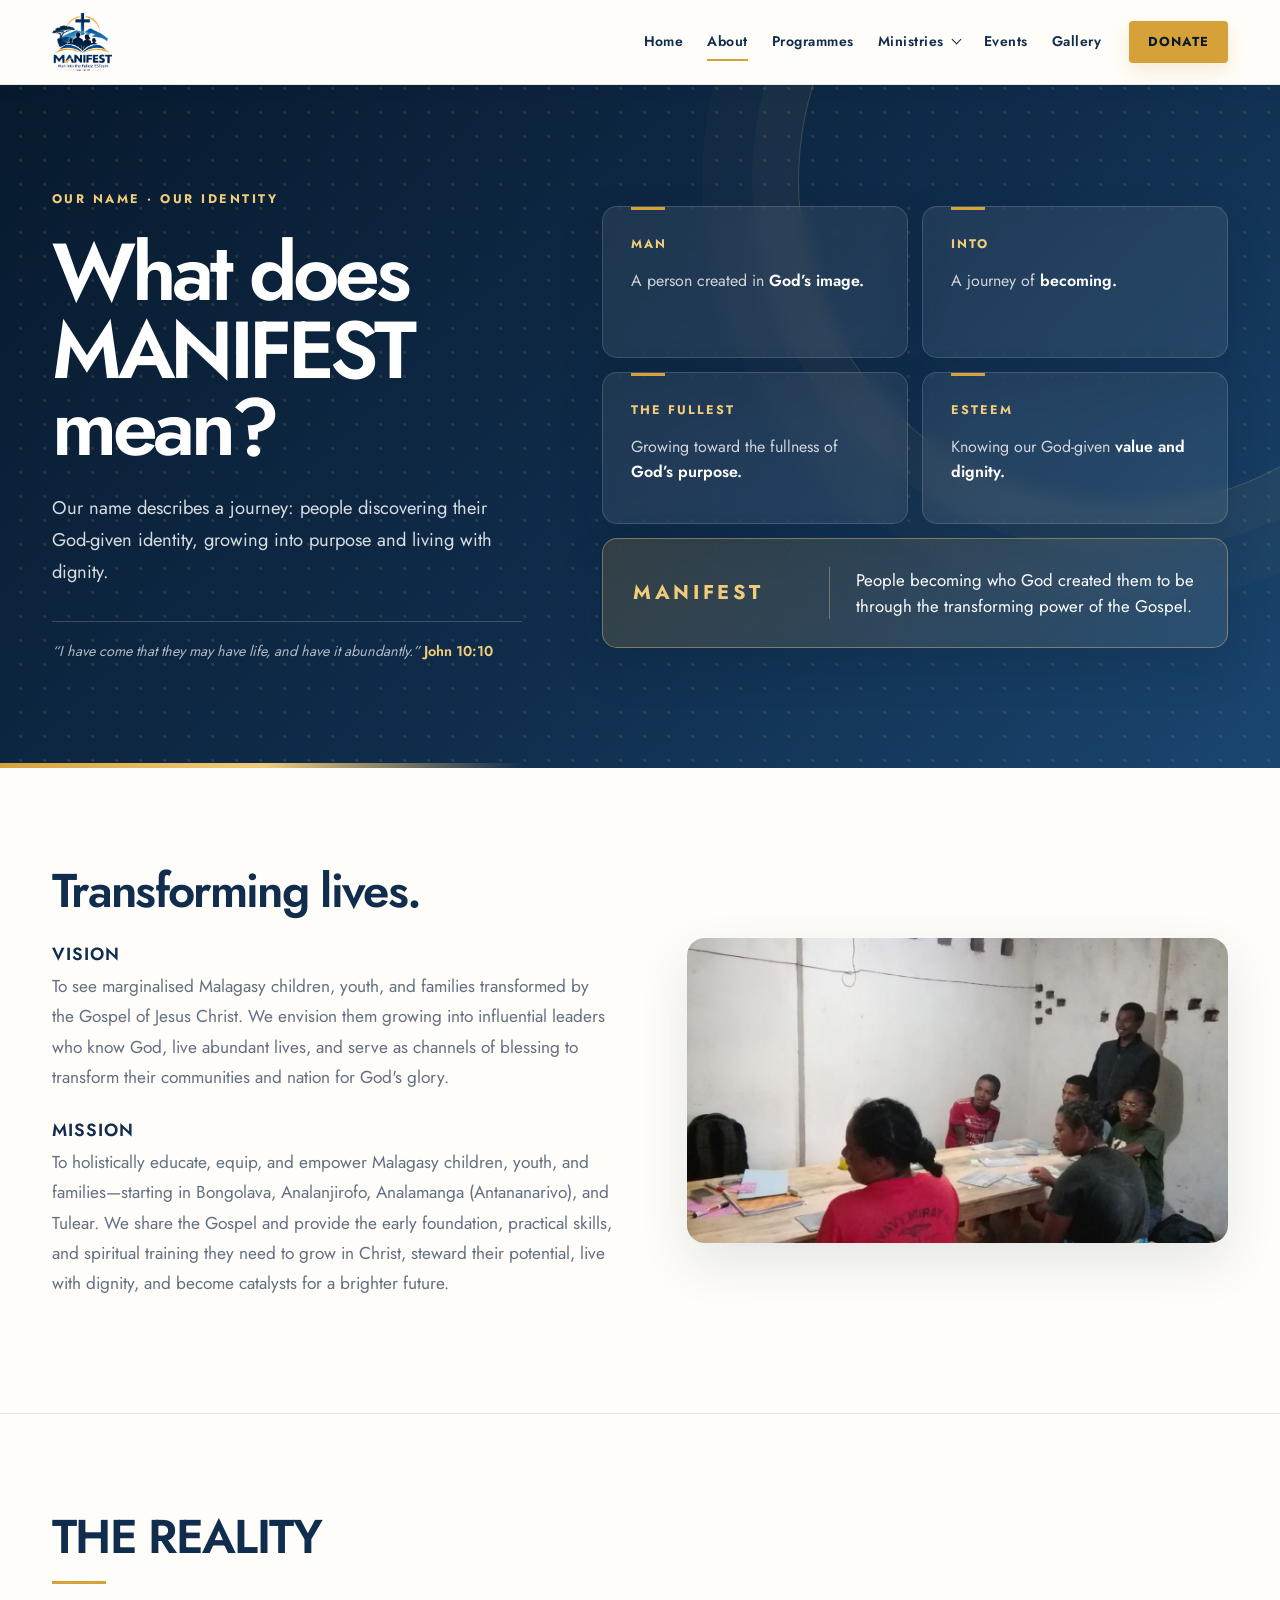
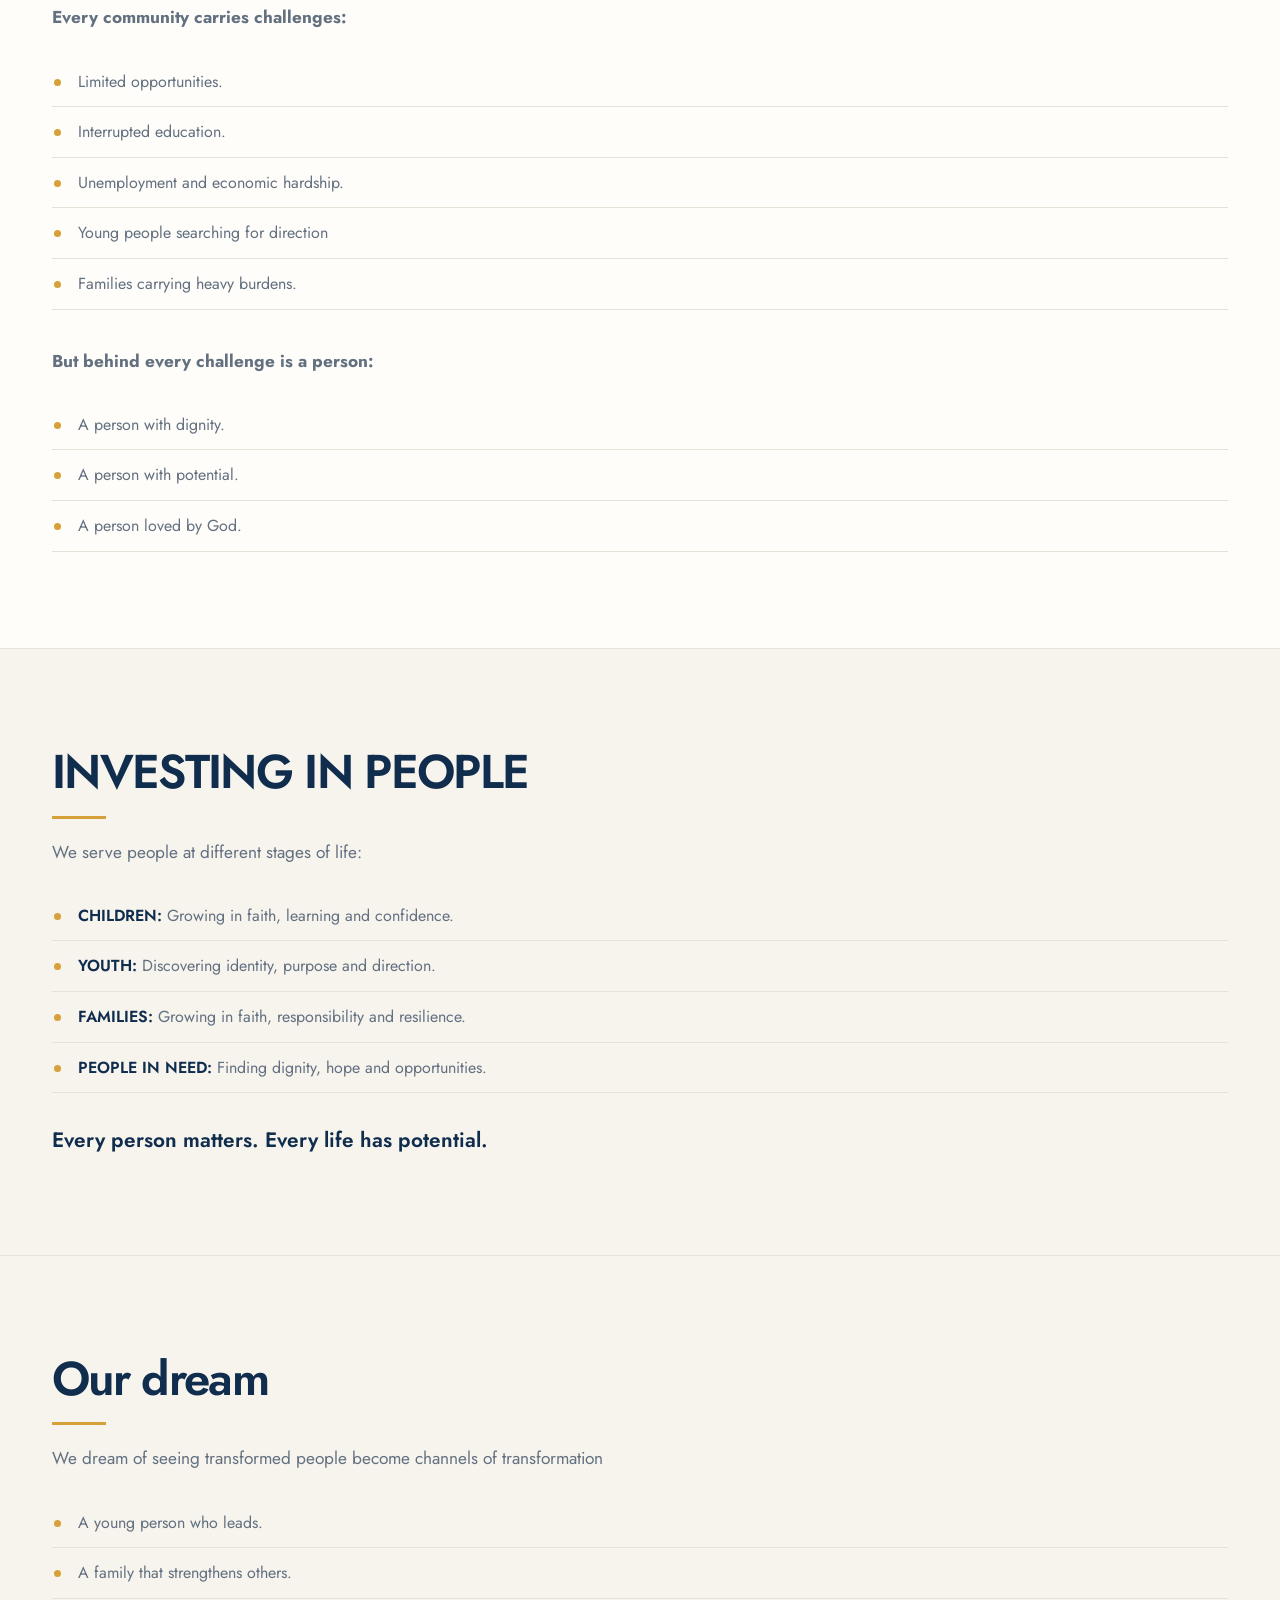
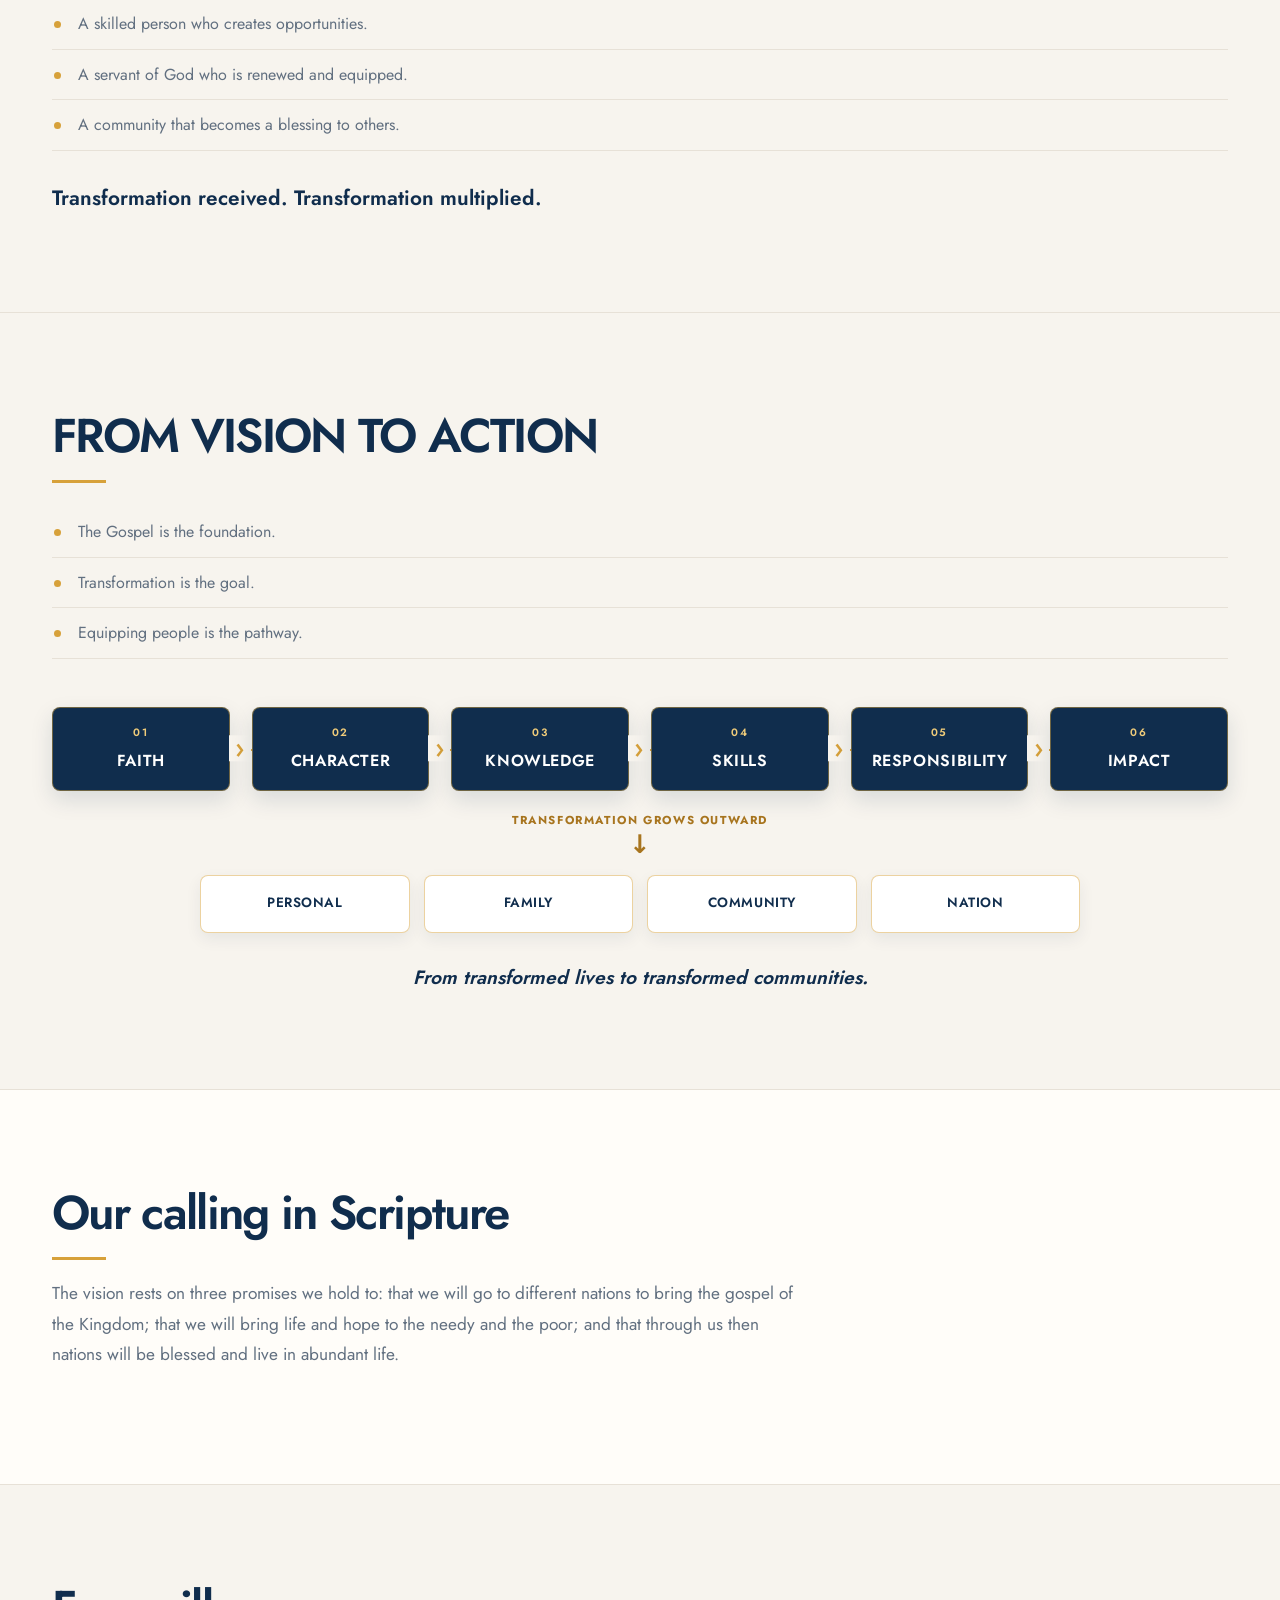
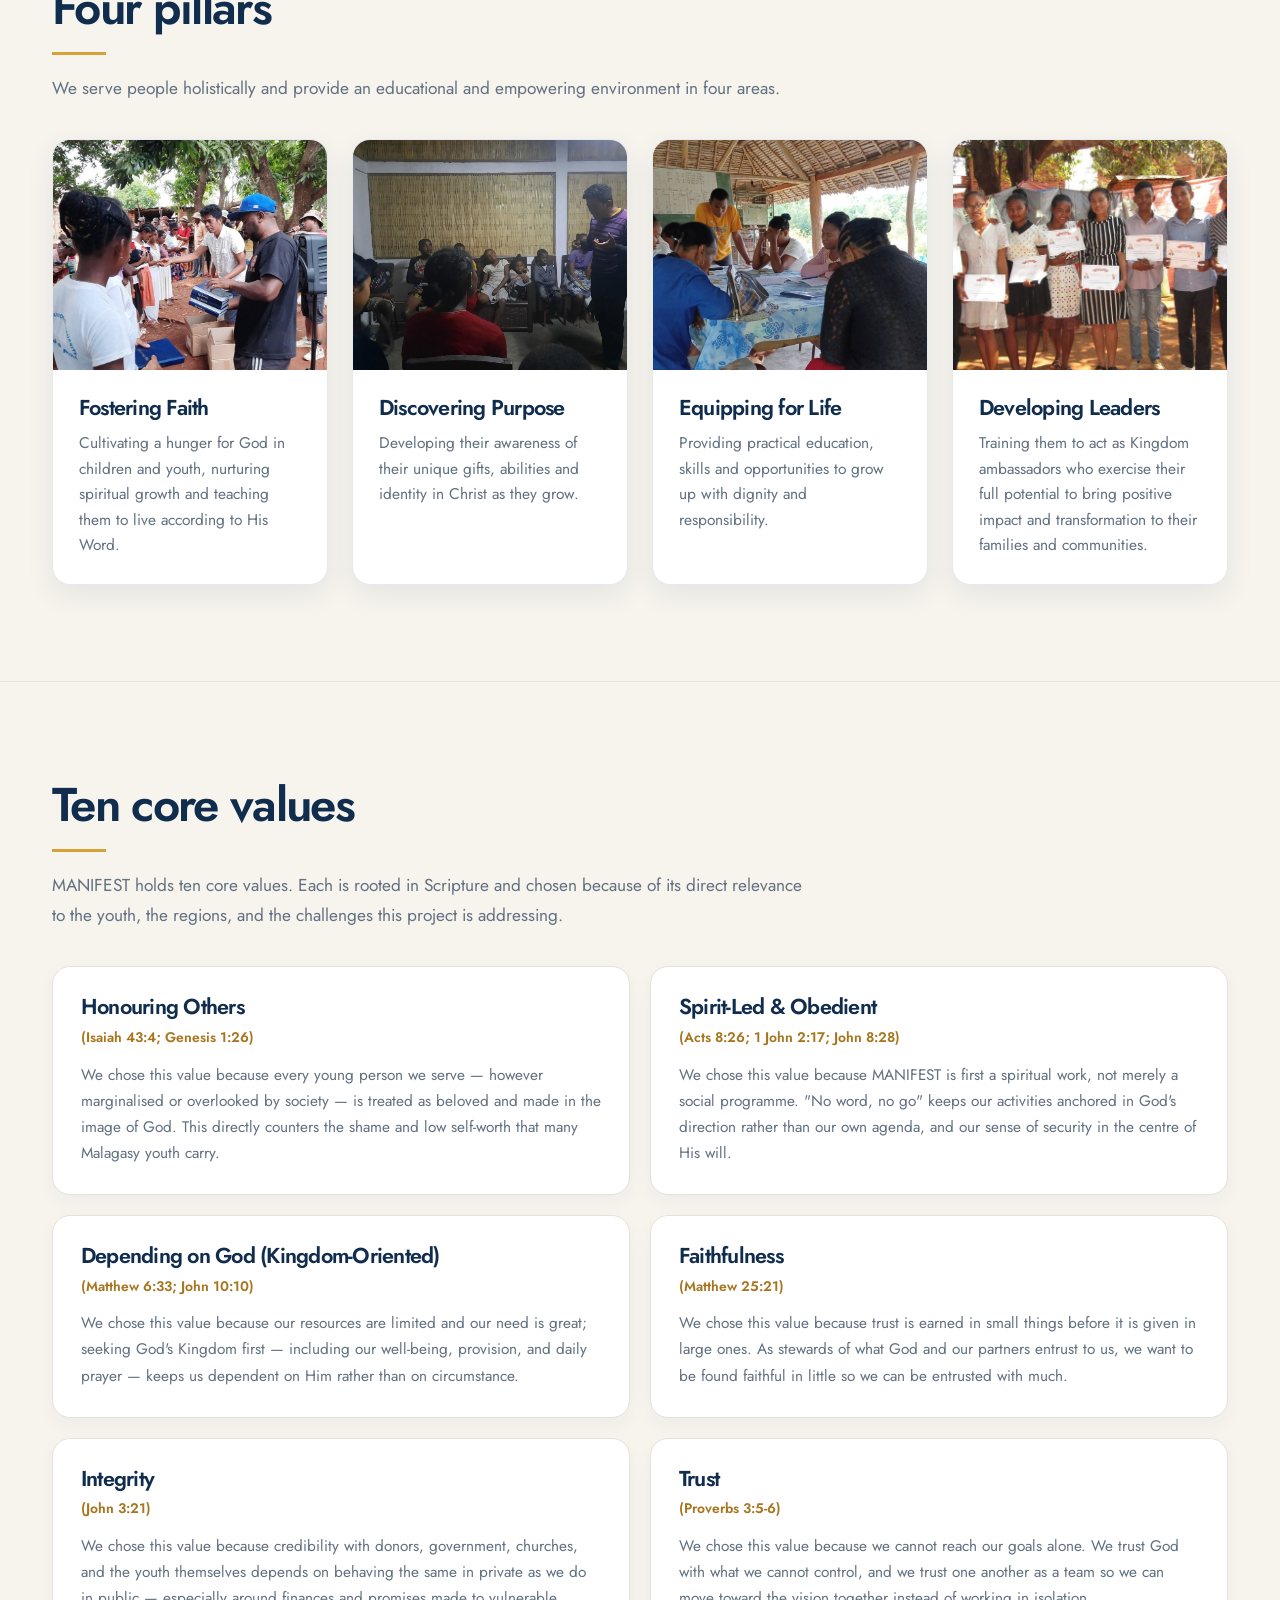
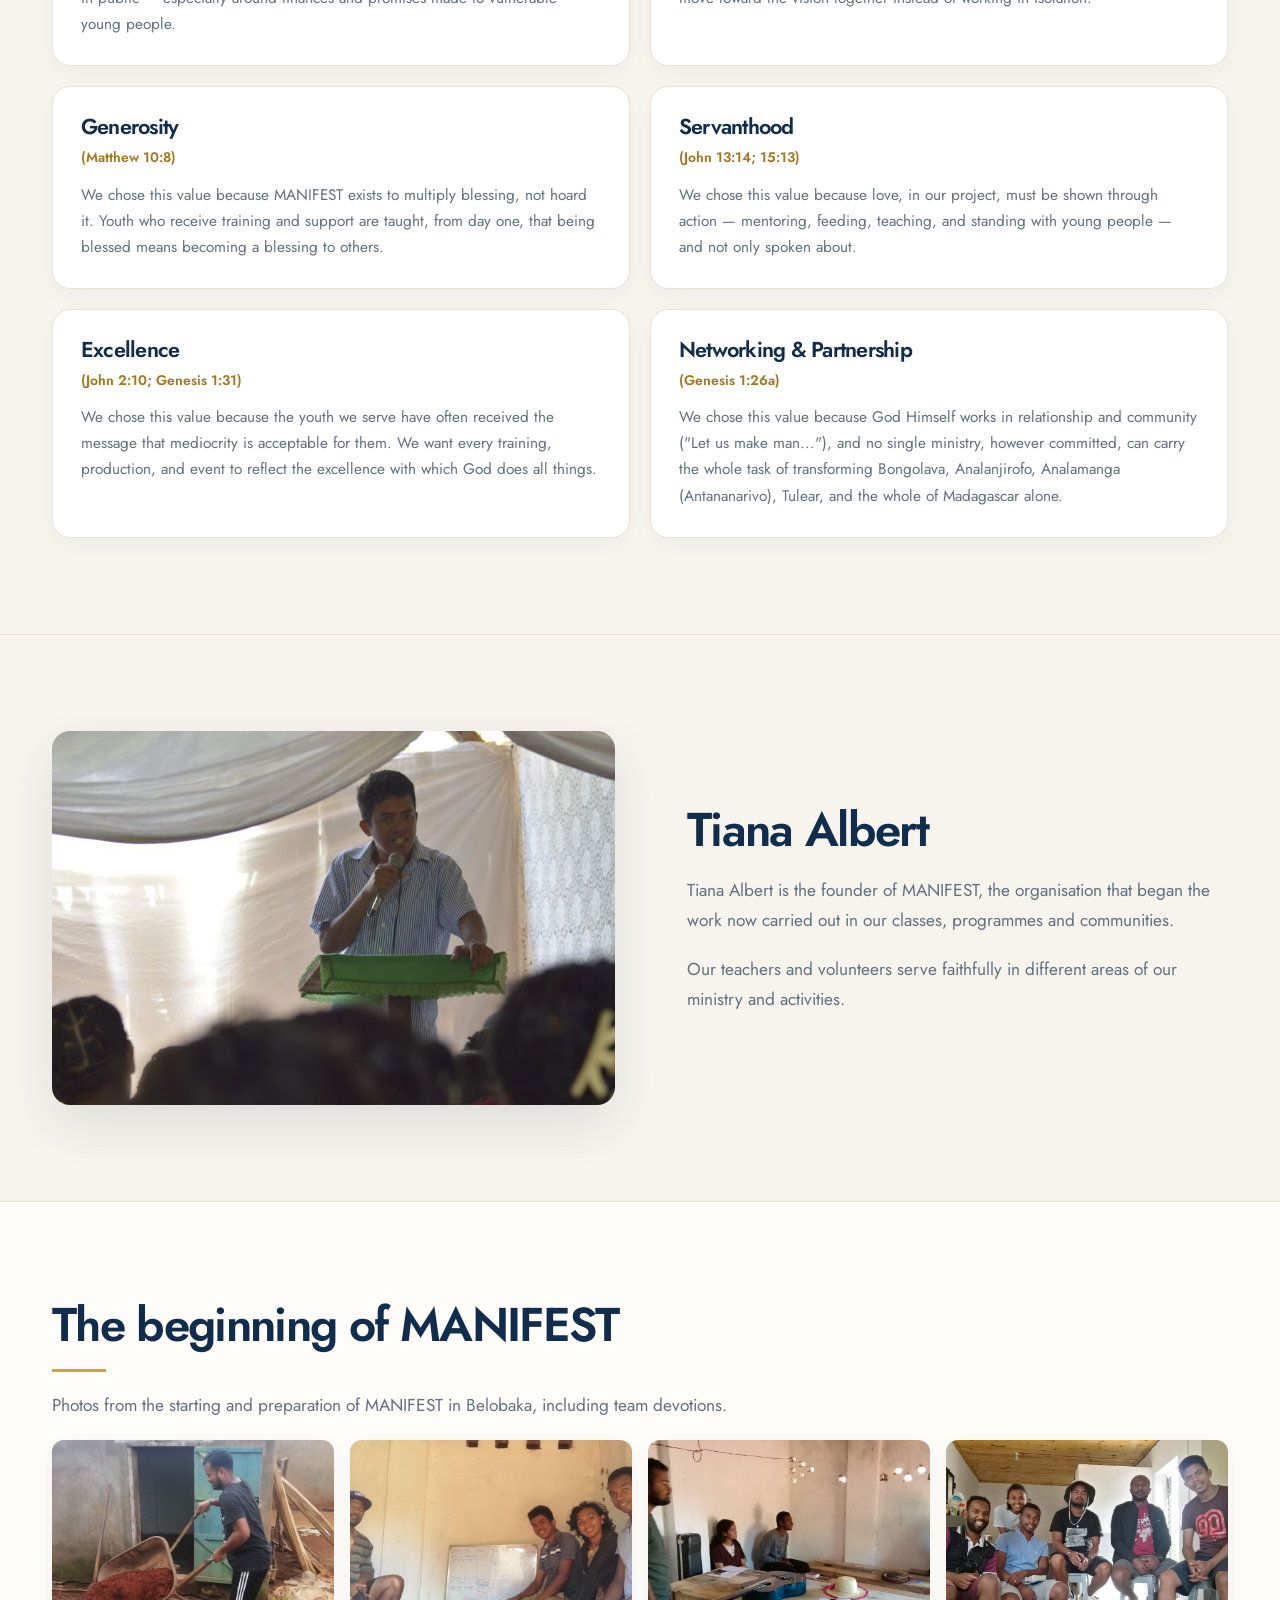
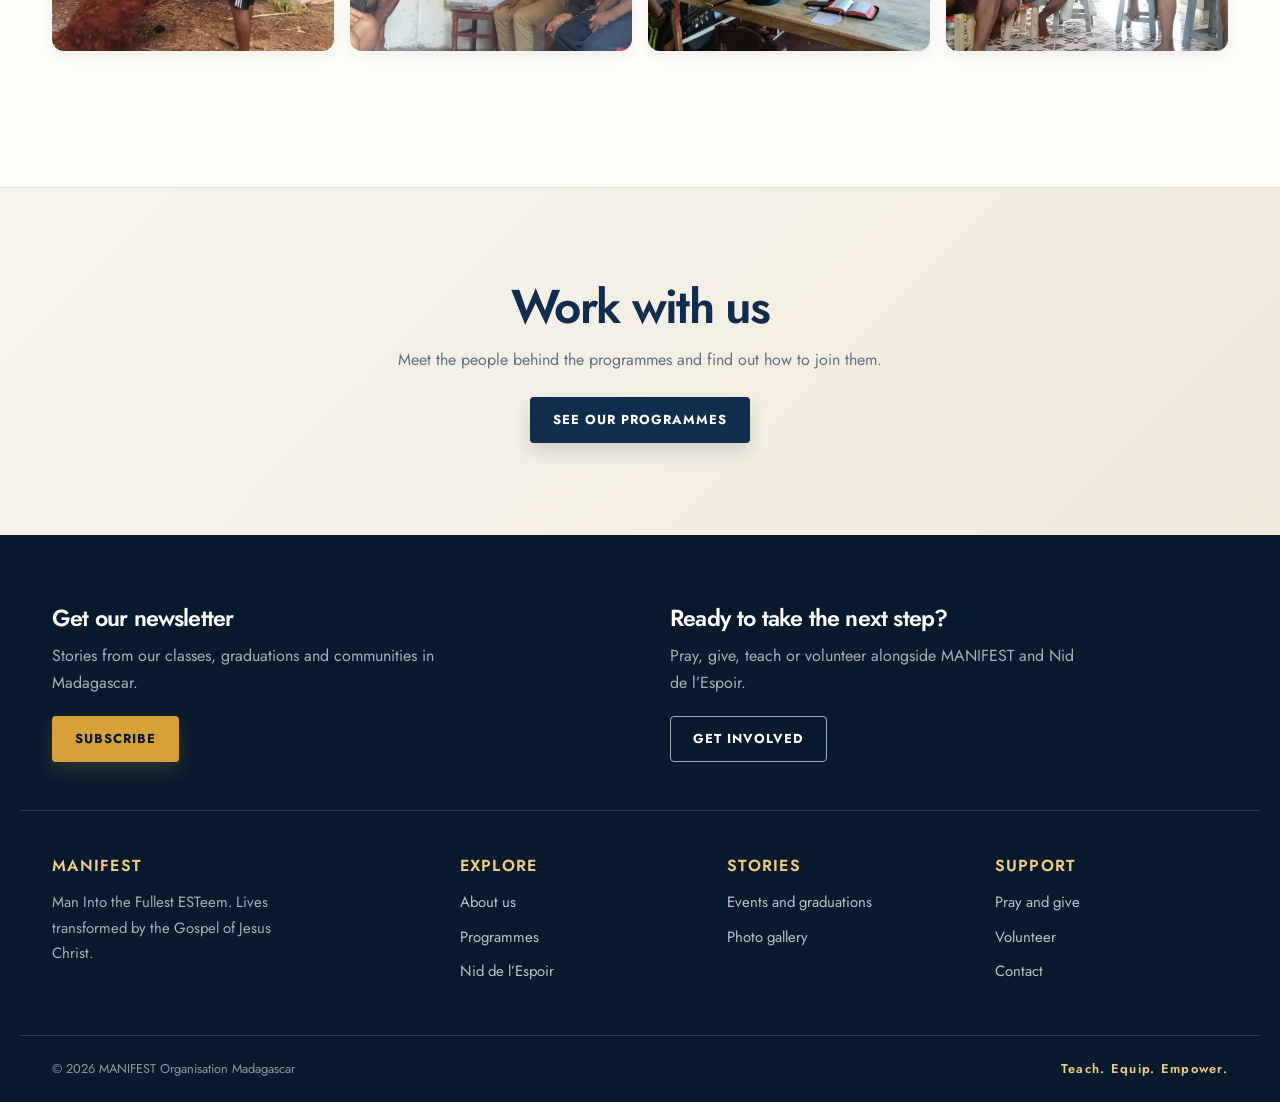
==== about.html @ d6598f66 "List all four MANIFEST locations consistently Co-authored-by: arena-agent <297053741+arena-agent@use" ====
<!doctype html>
<html lang="en">
<head>
  <meta charset="utf-8">
  <meta name="viewport" content="width=device-width,initial-scale=1">
  <title>About us · MANIFEST Organisation Madagascar</title>
  <meta name="description" content="About MANIFEST Organisation Madagascar: our vision, our four pillars, our founder and the beginning of our work.">
  <link rel="stylesheet" href="assets/css/style.css">
</head>
<body>

<header class="site-header">
  <div class="wrap nav-row">
    <a class="brand" href="index.html"><img src="assets/img/logo.png" alt="MANIFEST Organisation Madagascar"></a>
    <input type="checkbox" id="nav-toggle" class="nav-toggle" aria-label="Open menu">
    <label for="nav-toggle" class="burger" aria-hidden="true"><span></span></label>
    <nav class="main-nav"><a href="index.html">Home</a><a href="about.html" class="active">About</a><a href="programmes.html">Programmes</a><div class="nav-group"><button type="button" class="nav-parent" aria-haspopup="true">Ministries <span class="chev" aria-hidden="true"></span></button><div class="nav-sub"><div class="nav-box"><a href="index.html#loc-mahambo">MANIFEST Mahambo</a><a href="index.html#loc-antananarivo">MANIFEST Antananarivo</a><a href="index.html#loc-belobaka">MANIFEST Belobaka</a><a href="nid-de-lespoir.html">Nid de l’Espoir</a></div></div></div><a href="events.html">Events</a><a href="gallery.html">Gallery</a></nav>
    <a class="btn btn-gold nav-cta" href="get-involved.html#donate">Donate</a>
  </div>
</header>
<main>

<section class="meaning-hero">
  <div class="wrap meaning-layout">
    <div class="meaning-intro">
      <p class="meaning-eyebrow">Our name · Our identity</p>
      <h1>What does<br>MANIFEST mean?</h1>
      <p class="meaning-lead">Our name describes a journey: people discovering their God-given identity, growing into purpose and living with dignity.</p>
      <span class="meaning-scripture">“I have come that they may have life, and have it abundantly.” <b>John 10:10</b></span>
    </div>
    <div class="meaning-cards" aria-label="The meaning of MANIFEST">
      <article class="meaning-card"><span class="meaning-word">MAN</span><p>A person created in <strong>God’s image.</strong></p></article>
      <article class="meaning-card"><span class="meaning-word">INTO</span><p>A journey of <strong>becoming.</strong></p></article>
      <article class="meaning-card"><span class="meaning-word">THE FULLEST</span><p>Growing toward the fullness of <strong>God’s purpose.</strong></p></article>
      <article class="meaning-card"><span class="meaning-word">ESTEEM</span><p>Knowing our God-given <strong>value and dignity.</strong></p></article>
      <article class="meaning-summary"><span>MANIFEST</span><p>People becoming who God created them to be through the transforming power of the Gospel.</p></article>
    </div>
  </div>
</section>

<section class="band">
  <div class="wrap split">
    <div>
      <h2>Transforming lives.</h2>
      <h3>Vision</h3>
      <p class="blurb">To see marginalised Malagasy children, youth, and families transformed by the Gospel of Jesus Christ. We envision them growing into influential leaders who know God, live abundant lives, and serve as channels of blessing to transform their communities and nation for God's glory.</p>
      <h3>Mission</h3>
      <p class="blurb">To holistically educate, equip, and empower Malagasy children, youth, and families—starting in Bongolava, Analanjirofo, Analamanga (Antananarivo), and Tulear. We share the Gospel and provide the early foundation, practical skills, and spiritual training they need to grow in Christ, steward their potential, live with dignity, and become catalysts for a brighter future.</p>
    </div>
    <img src="assets/img/photos/smf_belobaka-01.jpg" alt="SMF classes in Belobaka">
  </div>
</section>

<section class="band">
  <div class="wrap">
    <h2>THE REALITY</h2>
    <p class="blurb"><b>Every community carries challenges:</b></p>
    <ul class="facts">
      <li>Limited opportunities.</li>
      <li>Interrupted education.</li>
      <li>Unemployment and economic hardship.</li>
      <li>Young people searching for direction</li>
      <li>Families carrying heavy burdens.</li>
    </ul>
    <p class="blurb"><b>But behind every challenge is a person:</b></p>
    <ul class="facts">
      <li>A person with dignity.</li>
      <li>A person with potential.</li>
      <li>A person loved by God.</li>
    </ul>
  </div>
</section>

<section class="band alt">
  <div class="wrap">
    <h2>INVESTING IN PEOPLE</h2>
    <p class="blurb">We serve people at different stages of life:</p>
    <ul class="facts">
      <li><b>CHILDREN:</b> Growing in faith, learning and confidence.</li>
      <li><b>YOUTH:</b> Discovering identity, purpose and direction.</li>
      <li><b>FAMILIES:</b> Growing in faith, responsibility and resilience.</li>
      <li><b>PEOPLE IN NEED:</b> Finding dignity, hope and opportunities.</li>
    </ul>
    <p class="dream-close">Every person matters. Every life has potential.</p>
  </div>
</section>

<section class="band alt">
  <div class="wrap">
    <h2>Our dream</h2>
    <p class="blurb">We dream of seeing transformed people become channels of transformation</p>
    <ul class="facts">
      <li>A young person who leads.</li>
      <li>A family that strengthens others.</li>
      <li>A skilled person who creates opportunities.</li>
      <li>A servant of God who is renewed and equipped.</li>
      <li>A community that becomes a blessing to others.</li>
    </ul>
    <p class="dream-close">Transformation received. Transformation multiplied.</p>
  </div>
</section>

<section class="band alt">
  <div class="wrap">
    <h2>FROM VISION TO ACTION</h2>
    <ul class="facts">
      <li>The Gospel is the foundation.</li>
      <li>Transformation is the goal.</li>
      <li>Equipping people is the pathway.</li>
    </ul>
    <div class="flow flow-pathway" aria-label="MANIFEST transformation pathway">
      <div class="pathway-steps">
        <span class="box"><small>01</small>FAITH</span>
        <span class="box"><small>02</small>CHARACTER</span>
        <span class="box"><small>03</small>KNOWLEDGE</span>
        <span class="box"><small>04</small>SKILLS</span>
        <span class="box"><small>05</small>RESPONSIBILITY</span>
        <span class="box"><small>06</small>IMPACT</span>
      </div>
      <div class="pathway-bridge"><span>Transformation grows outward</span><b aria-hidden="true">↓</b></div>
      <div class="pathway-reach">
        <span class="box">PERSONAL</span>
        <span class="box">FAMILY</span>
        <span class="box">COMMUNITY</span>
        <span class="box">NATION</span>
      </div>
    </div>
    <p class="flow-end">From transformed lives to transformed communities.</p>
  </div>
</section>

<section class="band">
  <div class="wrap">
    <h2>Our calling in Scripture</h2>
    <p class="blurb">The vision rests on three promises we hold to: that we will go to different nations to bring the gospel of the Kingdom;
    that we will bring life and hope to the needy and the poor; and that through us then nations will be blessed and live in abundant life.</p>
  </div>
</section>

<section class="band alt" id="pillars">
  <div class="wrap">
    <h2>Four pillars</h2>
    <p class="blurb">We serve people holistically and provide an educational and empowering environment in four areas.</p>
    <div class="cards cards-4">
      <article class="card"><img src="assets/img/photos/bible-02.jpg" alt="Bible distribution in Belobaka and Mandrosoarivo" loading="lazy"><div class="body"><h3>Fostering Faith</h3><p>Cultivating a hunger for God in children and youth, nurturing spiritual growth and teaching them to live according to His Word.</p></div></article>
      <article class="card"><img src="assets/img/photos/identity-02.jpg" alt="Identity and teaching sessions at Campus Mitsinjo" loading="lazy"><div class="body"><h3>Discovering Purpose</h3><p>Developing their awareness of their unique gifts, abilities and identity in Christ as they grow.</p></div></article>
      <article class="card"><img src="assets/img/photos/smf_mahambo_lit-01.jpg" alt="SMF literacy class in Mahambo" loading="lazy"><div class="body"><h3>Equipping for Life</h3><p>Providing practical education, skills and opportunities to grow up with dignity and responsibility.</p></div></article>
      <article class="card"><img src="assets/img/photos/pillar-leaders.jpg" alt="MANIFEST English graduation 2020" loading="lazy"><div class="body"><h3>Developing Leaders</h3><p>Training them to act as Kingdom ambassadors who exercise their full potential to bring positive impact and transformation to their families and communities.</p></div></article>
    </div>
  </div>
</section>

<section class="band alt">
  <div class="wrap">
    <h2>Ten core values</h2>
    <p class="blurb">MANIFEST holds ten core values. Each is rooted in Scripture and chosen because of its direct relevance to the youth, the regions, and the challenges this project is addressing.</p>
    <div class="values">
      <article class="value"><h3>Honouring Others</h3><p class="ref">(Isaiah 43:4; Genesis 1:26)</p><p>We chose this value because every young person we serve — however marginalised or overlooked by society — is treated as beloved and made in the image of God. This directly counters the shame and low self-worth that many Malagasy youth carry.</p></article>
      <article class="value"><h3>Spirit-Led &amp; Obedient</h3><p class="ref">(Acts 8:26; 1 John 2:17; John 8:28)</p><p>We chose this value because MANIFEST is first a spiritual work, not merely a social programme. "No word, no go" keeps our activities anchored in God's direction rather than our own agenda, and our sense of security in the centre of His will.</p></article>
      <article class="value"><h3>Depending on God (Kingdom-Oriented)</h3><p class="ref">(Matthew 6:33; John 10:10)</p><p>We chose this value because our resources are limited and our need is great; seeking God's Kingdom first — including our well-being, provision, and daily prayer — keeps us dependent on Him rather than on circumstance.</p></article>
      <article class="value"><h3>Faithfulness</h3><p class="ref">(Matthew 25:21)</p><p>We chose this value because trust is earned in small things before it is given in large ones. As stewards of what God and our partners entrust to us, we want to be found faithful in little so we can be entrusted with much.</p></article>
      <article class="value"><h3>Integrity</h3><p class="ref">(John 3:21)</p><p>We chose this value because credibility with donors, government, churches, and the youth themselves depends on behaving the same in private as we do in public — especially around finances and promises made to vulnerable young people.</p></article>
      <article class="value"><h3>Trust</h3><p class="ref">(Proverbs 3:5-6)</p><p>We chose this value because we cannot reach our goals alone. We trust God with what we cannot control, and we trust one another as a team so we can move toward the vision together instead of working in isolation.</p></article>
      <article class="value"><h3>Generosity</h3><p class="ref">(Matthew 10:8)</p><p>We chose this value because MANIFEST exists to multiply blessing, not hoard it. Youth who receive training and support are taught, from day one, that being blessed means becoming a blessing to others.</p></article>
      <article class="value"><h3>Servanthood</h3><p class="ref">(John 13:14; 15:13)</p><p>We chose this value because love, in our project, must be shown through action — mentoring, feeding, teaching, and standing with young people — and not only spoken about.</p></article>
      <article class="value"><h3>Excellence</h3><p class="ref">(John 2:10; Genesis 1:31)</p><p>We chose this value because the youth we serve have often received the message that mediocrity is acceptable for them. We want every training, production, and event to reflect the excellence with which God does all things.</p></article>
      <article class="value"><h3>Networking &amp; Partnership</h3><p class="ref">(Genesis 1:26a)</p><p>We chose this value because God Himself works in relationship and community ("Let us make man..."), and no single ministry, however committed, can carry the whole task of transforming Bongolava, Analanjirofo, Analamanga (Antananarivo), Tulear, and the whole of Madagascar alone.</p></article>
    </div>
  </div>
</section>

<section class="band alt">
  <div class="wrap split">
    <img src="assets/img/photos/founder.jpg" alt="Tiana Albert, founder of MANIFEST">
    <div>
      <h2>Tiana Albert</h2>
      <p class="blurb">Tiana Albert is the founder of MANIFEST, the organisation that began the work now carried out in our classes, programmes and communities.</p>
      <p class="blurb">Our teachers and volunteers serve faithfully in different areas of our ministry and activities.</p>
    </div>
  </div>
</section>

<section class="band">
  <div class="wrap">
    <h2>The beginning of MANIFEST</h2>
    <p class="blurb">Photos from the starting and preparation of MANIFEST in Belobaka, including team devotions.</p>
    <div class="grid"><figure class="ph"><a href="assets/img/photos/beginning-01.jpg" data-lb><img src="assets/img/photos/beginning-01.jpg" alt="The beginning of MANIFEST" loading="lazy"></a></figure><figure class="ph"><a href="assets/img/photos/beginning-02.jpg" data-lb><img src="assets/img/photos/beginning-02.jpg" alt="The beginning of MANIFEST" loading="lazy"></a></figure><figure class="ph"><a href="assets/img/photos/beginning-03.jpg" data-lb><img src="assets/img/photos/beginning-03.jpg" alt="The beginning of MANIFEST" loading="lazy"></a></figure><figure class="ph"><a href="assets/img/photos/beginning-04.jpg" data-lb><img src="assets/img/photos/beginning-04.jpg" alt="The beginning of MANIFEST" loading="lazy"></a></figure></div>
  </div>
</section>

<section class="cta-band">
  <div class="wrap">
    <h2>Work with us</h2>
    <p>Meet the people behind the programmes and find out how to join them.</p>
    <a class="btn btn-navy" href="programmes.html">See our programmes</a>
  </div>
</section>

</main>

<footer class="site-footer">
  <div class="wrap foot-top">
    <div class="newsletter">
      <h3>Get our newsletter</h3>
      <p>Stories from our classes, graduations and communities in Madagascar.</p>
      <a class="btn btn-gold" href="get-involved.html#contact">Subscribe</a>
    </div>
    <div class="next-step">
      <h3>Ready to take the next step?</h3>
      <p>Pray, give, teach or volunteer alongside MANIFEST and Nid de l’Espoir.</p>
      <a class="btn btn-ghost" href="get-involved.html">Get involved</a>
    </div>
  </div>
  <div class="wrap foot-cols">
    <div>
      <h4>MANIFEST</h4>
      <p>Man Into the Fullest ESTeem. Lives transformed by the Gospel of Jesus Christ.</p>
    </div>
    <div>
      <h4>Explore</h4>
      <a href="about.html">About us</a>
      <a href="programmes.html">Programmes</a>
      <a href="nid-de-lespoir.html">Nid de l’Espoir</a>
    </div>
    <div>
      <h4>Stories</h4>
      <a href="events.html">Events and graduations</a>
      <a href="gallery.html">Photo gallery</a>
    </div>
    <div>
      <h4>Support</h4>
      <a href="get-involved.html">Pray and give</a>
      <a href="get-involved.html">Volunteer</a>
      <a href="get-involved.html#contact">Contact</a>
    </div>
  </div>
  <div class="wrap foot-bottom">
    <span>&copy; 2026 MANIFEST Organisation Madagascar</span>
    <span class="tagline">Teach. Equip. Empower.</span>
  </div>
</footer>
<script src="assets/js/lightbox.js" defer></script>
<script src="assets/js/nav.js" defer></script>
</body>
</html>
---- assets/css/style.css ----
@font-face{font-family:Jost;src:url(../fonts/jost/Jost-Light.woff2) format("woff2");font-weight:300;font-style:normal;font-display:swap}
@font-face{font-family:Jost;src:url(../fonts/jost/Jost-Regular.woff2) format("woff2");font-weight:400;font-style:normal;font-display:swap}
@font-face{font-family:Jost;src:url(../fonts/jost/Jost-Medium.woff2) format("woff2");font-weight:500;font-style:normal;font-display:swap}
@font-face{font-family:Jost;src:url(../fonts/jost/Jost-SemiBold.woff2) format("woff2");font-weight:600;font-style:normal;font-display:swap}
@font-face{font-family:Jost;src:url(../fonts/jost/Jost-Bold.woff2) format("woff2");font-weight:700;font-style:normal;font-display:swap}

:root{
  --navy:#102d4d;
  --navy-2:#071a2d;
  --navy-3:#183e64;
  --gold:#d7a13a;
  --gold-light:#f0cc7a;
  --cream:#f7f4ee;
  --paper:#fffdf9;
  --ink:#182431;
  --muted:#627080;
  --line:#e7e1d7;
  --shadow:0 20px 50px rgba(16,45,77,.11);
  --shadow-soft:0 10px 28px rgba(16,45,77,.08);
  --radius:18px;
  --header-height:84px;
}

*{box-sizing:border-box}
html{scroll-behavior:smooth;scroll-padding-top:calc(var(--header-height) + 24px)}
body{margin:0;background:var(--paper);color:var(--ink);font-family:Jost,system-ui,sans-serif;font-size:16px;font-weight:400;line-height:1.7;-webkit-font-smoothing:antialiased}
body:has(.lightbox.open){overflow:hidden}
img{max-width:100%;height:auto}
a{color:var(--navy)}
button,input{font:inherit}
::selection{background:var(--gold-light);color:var(--navy-2)}

.wrap{width:min(1240px,100%);margin:0 auto;padding:0 32px}
.band,.cta-band,.stats,.page-hero,.hero{scroll-margin-top:calc(var(--header-height) + 24px)}

/* Header and navigation */
.site-header{position:sticky;top:0;z-index:50;background:rgba(255,253,249,.94);border-bottom:1px solid rgba(16,45,77,.1);backdrop-filter:blur(18px);box-shadow:0 4px 20px rgba(16,45,77,.04)}
.nav-row{display:flex;align-items:center;gap:28px;min-height:var(--header-height)}
.brand{display:inline-flex;align-items:center;flex:none}
.brand img{display:block;width:auto;height:58px}
.main-nav{display:flex;align-items:center;justify-content:flex-end;gap:24px;min-width:0;flex:1;margin-left:auto}
.main-nav a,.nav-parent,.more-btn{position:relative;color:var(--navy);font-size:14px;font-weight:600;letter-spacing:.035em;text-decoration:none;white-space:nowrap}
.main-nav>a{padding:7px 0}
.main-nav>a::after,.nav-parent::after,.more-btn::after{content:"";position:absolute;right:0;bottom:0;left:0;height:2px;background:var(--gold);transform:scaleX(0);transform-origin:right center;transition:transform .25s ease}
.main-nav>a:hover::after,.main-nav>a.active::after,.nav-group:hover .nav-parent::after,.nav-group:focus-within .nav-parent::after,.more-wrap.open .more-btn::after{transform:scaleX(1);transform-origin:left center}
.nav-toggle{display:none}
.burger{display:none;margin-left:auto;padding:12px;cursor:pointer}
.burger span,.burger span::before,.burger span::after{display:block;position:relative;width:25px;height:2px;border-radius:2px;background:var(--navy);transition:transform .2s,background .2s}
.burger span::before,.burger span::after{content:"";position:absolute;left:0}
.burger span::before{top:-8px}.burger span::after{top:8px}
.nav-group,.more-wrap{position:relative;flex:none}
.nav-parent,.more-btn{display:flex;align-items:center;gap:8px;padding:7px 0;border:0;background:none;cursor:pointer}
.chev{display:inline-block;width:7px;height:7px;margin:0 0 4px 1px;border-right:1.5px solid currentColor;border-bottom:1.5px solid currentColor;transform:rotate(45deg);transition:transform .2s}
.nav-group:hover .chev,.nav-group:focus-within .chev,.nav-group.open .chev,.more-wrap.open .chev{margin-top:4px;margin-bottom:0;transform:rotate(-135deg)}
.nav-sub,.more-menu{display:none;position:absolute;right:0;top:100%;z-index:60;padding-top:16px}
.nav-group:hover .nav-sub,.nav-group:focus-within .nav-sub,.nav-group.open .nav-sub,.more-wrap.open .more-menu{display:block}
.nav-box,.more-menu{min-width:260px;padding:9px;background:rgba(255,253,249,.98);border:1px solid var(--line);border-radius:14px;box-shadow:var(--shadow)}
.nav-box a,.more-menu a{display:block;padding:11px 14px;border:0!important;border-radius:9px;color:var(--navy);font-size:14px;line-height:1.35;white-space:normal}
.nav-box a:hover,.more-menu a:hover{background:var(--cream)}
.more-wrap[hidden]{display:none}

/* Buttons */
.btn{display:inline-flex;align-items:center;justify-content:center;min-height:46px;padding:11px 22px;border:1px solid transparent;border-radius:4px;font-size:13px;font-weight:700;letter-spacing:.075em;line-height:1.2;text-decoration:none;text-transform:uppercase;cursor:pointer;transition:transform .2s ease,background .2s ease,border-color .2s ease,box-shadow .2s ease}
.btn:hover{transform:translateY(-2px)}
.btn-gold{background:var(--gold);color:var(--navy-2);box-shadow:0 8px 18px rgba(215,161,58,.2)}
.btn-gold:hover{background:var(--gold-light);color:var(--navy-2)}
.btn-navy{background:var(--navy);color:#fff;box-shadow:0 8px 18px rgba(16,45,77,.17)}
.btn-navy:hover{background:var(--navy-2);color:#fff}
.btn-ghost{border-color:rgba(255,255,255,.62);color:#fff}
.btn-ghost:hover{background:rgba(255,255,255,.1);color:#fff}
.btn-ghost-dark{border-color:var(--navy);color:var(--navy)}
.btn-ghost-dark:hover{background:var(--navy);color:#fff}
.nav-cta{flex:none;min-height:42px;padding-inline:18px}

/* Type and hero sections */
h1,h2,h3,h4{margin-top:0;font-family:Jost,system-ui,sans-serif;font-weight:600;letter-spacing:-.035em;line-height:1.14;color:var(--navy)}
h1{font-size:clamp(2.9rem,6vw,5.8rem);margin-bottom:22px}
h2{font-size:clamp(2rem,3.7vw,3.3rem);margin-bottom:18px}
h3{font-size:1.35rem;margin-bottom:10px}
h4{font-size:1rem;letter-spacing:.08em;text-transform:uppercase}
p{margin:0 0 1.1em}
.lead{max-width:680px;font-size:clamp(1.08rem,1.6vw,1.3rem);line-height:1.65}
.blurb{max-width:760px;color:var(--muted);font-size:1.08rem;line-height:1.75}
.page-hero{position:relative;overflow:hidden;padding:112px 0 102px;background:var(--navy);color:#fff}
.page-hero::before{content:"";position:absolute;top:-180px;right:-80px;width:480px;height:480px;border:1px solid rgba(215,161,58,.3);border-radius:50%;box-shadow:0 0 0 28px rgba(215,161,58,.05),0 0 0 58px rgba(215,161,58,.035)}
.page-hero::after{content:"";position:absolute;right:18%;bottom:-1px;width:130px;height:3px;background:var(--gold)}
.page-hero .wrap{position:relative;z-index:1}
.page-hero h1{max-width:850px;color:#fff;font-size:clamp(2.8rem,6vw,5.1rem)}
.page-hero p{max-width:720px;color:rgba(255,255,255,.83);font-size:1.13rem}
.page-hero p:last-child{margin-bottom:0}
.page-hero strong{color:var(--gold-light);font-weight:600}
.hero{position:relative;display:flex;align-items:flex-end;min-height:680px;background:#193652 center/cover no-repeat;color:#fff}
.hero::before{content:"";position:absolute;inset:0;background:linear-gradient(90deg,rgba(7,26,45,.94) 0%,rgba(7,26,45,.66) 48%,rgba(7,26,45,.1) 100%)}
.hero::after{content:"";position:absolute;inset:auto 0 0;height:14%;background:linear-gradient(transparent,rgba(7,26,45,.32))}
.hero-inner{position:relative;z-index:1;padding-top:150px;padding-bottom:92px}
.hero-inner h1{max-width:800px;color:#fff}
.hero .lead{color:rgba(255,255,255,.91)}
.cta-row{display:flex;flex-wrap:wrap;gap:14px;margin-top:30px}
.cta-row.center{justify-content:center}
.oneline{white-space:nowrap}

/* Content sections */
section.band{padding:96px 0;border-bottom:1px solid var(--line);background:var(--paper)}
section.band.alt{background:var(--cream)}
section.band> .wrap>h2::after,section.band> .wrap>.split h2::after{content:"";display:block;width:54px;height:3px;margin-top:17px;background:var(--gold)}
.split{display:grid;grid-template-columns:minmax(0,1.02fr) minmax(0,.98fr);gap:72px;align-items:center}
.split>img{display:block;width:100%;max-height:590px;object-fit:cover;object-position:center;border-radius:var(--radius);box-shadow:var(--shadow)}
.split h3{margin-top:28px;margin-bottom:7px;font-size:1.1rem;letter-spacing:.06em;text-transform:uppercase}
.split h3:first-of-type{margin-top:26px}

.cards{display:grid;grid-template-columns:repeat(auto-fit,minmax(250px,1fr));gap:24px;margin-top:36px}
.cards-4{grid-template-columns:repeat(4,minmax(0,1fr))}
.cards-3{grid-template-columns:repeat(3,minmax(0,1fr))}
.card{display:flex;flex-direction:column;overflow:hidden;min-width:0;background:#fff;border:1px solid rgba(16,45,77,.1);border-radius:var(--radius);box-shadow:var(--shadow-soft);transition:transform .25s ease,box-shadow .25s ease,border-color .25s ease}
.card:hover{transform:translateY(-5px);border-color:rgba(215,161,58,.65);box-shadow:var(--shadow)}
.card img{display:block;width:100%;height:230px;object-fit:cover;object-position:center;border-radius:0}
.card .body{display:flex;flex:1;flex-direction:column;padding:26px}
.card h3{margin-bottom:9px}
.card p{margin:0;color:var(--muted);font-size:.97rem;line-height:1.65}
.card-link{color:inherit;text-decoration:none}
.card-link .more{display:inline-block;margin-top:auto;padding-top:18px;color:var(--navy);font-size:.82rem;font-weight:700;letter-spacing:.08em;text-transform:uppercase}
.card-link .more::first-letter{color:var(--gold)}

/* Facts, values and diagrams */
ul.facts{display:block;width:100%;max-width:none;margin:24px 0 0;padding:0;list-style:none}
ul.facts li{position:relative;padding:12px 0 12px 26px;border-bottom:1px solid var(--line);color:var(--muted);line-height:1.6}
ul.facts li::before{content:"";position:absolute;top:22px;left:2px;width:7px;height:7px;border-radius:50%;background:var(--gold)}
ul.facts li b{color:var(--navy);font-weight:600}
.facts+.blurb{margin-top:36px}
.values{display:grid;grid-template-columns:repeat(2,minmax(0,1fr));gap:20px;margin-top:36px}
.value{padding:28px;background:#fff;border:1px solid var(--line);border-radius:var(--radius);box-shadow:0 7px 20px rgba(16,45,77,.04)}
.value h3{margin-bottom:6px}
.value .ref{margin-bottom:12px;color:#a8751f;font-size:.87rem;font-weight:600}
.value p:last-child{margin-bottom:0;color:var(--muted);font-size:.96rem}
.dream-close{margin:30px 0 0;color:var(--navy);font-size:1.3rem;font-weight:600}
.flow{max-width:none;margin:48px auto 10px;text-align:center}
.flow .box{position:relative;z-index:1;display:flex;min-height:84px;flex-direction:column;align-items:center;justify-content:center;padding:14px 10px;border:1px solid rgba(215,161,58,.48);border-radius:8px;background:var(--navy);box-shadow:0 9px 22px rgba(16,45,77,.13);color:#fff;font-weight:600;letter-spacing:.04em}
.pathway-steps{position:relative;display:grid;grid-template-columns:repeat(6,minmax(0,1fr));gap:22px;align-items:stretch}
.pathway-steps::before{content:"";position:absolute;z-index:0;top:50%;right:4%;left:4%;height:2px;background:linear-gradient(90deg,transparent,var(--gold) 7%,var(--gold) 93%,transparent)}
.pathway-steps .box small{display:block;margin-bottom:5px;color:var(--gold-light);font-size:.67rem;letter-spacing:.16em}
.pathway-steps .box:not(:last-child)::after{content:"›";position:absolute;top:50%;right:-22px;width:22px;background:var(--cream);color:var(--gold);font-size:1.65rem;line-height:1;transform:translateY(-52%)}
.pathway-bridge{display:flex;flex-direction:column;align-items:center;margin:20px 0 15px;color:#a8751f}
.pathway-bridge span{font-size:.72rem;font-weight:700;letter-spacing:.14em;text-transform:uppercase}
.pathway-bridge b{font-size:1.6rem;line-height:1.15}
.pathway-reach{display:grid;grid-template-columns:repeat(4,minmax(0,1fr));gap:14px;max-width:880px;margin:0 auto}
.pathway-reach .box{min-height:58px;background:#fff;color:var(--navy);box-shadow:0 6px 16px rgba(16,45,77,.07);font-size:.84rem}
.flow-end{margin:28px 0 0;color:var(--navy);font-size:1.2rem;font-style:italic;font-weight:600;text-align:center}
.focus-block{margin-top:34px;padding-top:24px;border-top:1px solid var(--line)}
.focus-block h3{margin-bottom:6px}
.focus-tag{margin:0 0 12px;color:var(--muted);font-size:.9rem}

/* Homepage modules */
.tiles-band{padding:0;background:var(--navy-2)}
.tiles{display:grid;grid-template-columns:repeat(4,1fr)}
.tile{position:relative;display:block;height:390px;overflow:hidden;border-right:1px solid rgba(255,255,255,.18);text-decoration:none}
.tile:last-child{border-right:0}
.tile img{display:block;width:100%;height:100%;object-fit:cover;object-position:center;transition:transform .6s ease,filter .6s ease}
.tile::after{content:"";position:absolute;inset:0;background:linear-gradient(180deg,rgba(7,26,45,.05) 27%,rgba(7,26,45,.9) 100%)}
.tile:hover img{transform:scale(1.06);filter:saturate(1.08)}
.tile-label{position:absolute;right:24px;bottom:26px;left:24px;z-index:1;color:#fff;font-size:1.8rem;line-height:1.12}
.tile-label small{display:block;margin-bottom:7px;color:var(--gold-light);font-size:.72rem;font-weight:700;letter-spacing:.16em;text-transform:uppercase}
.intro-band{text-align:center}
.intro-band .blurb{margin-right:auto;margin-left:auto}
.photo-row{display:grid;grid-template-columns:repeat(4,1fr);gap:16px;margin-top:42px}
.photo-row img{display:block;width:100%;height:280px;object-fit:cover;object-position:center;border-radius:12px;box-shadow:var(--shadow-soft)}
.quote-band{padding:100px 0;background:var(--navy);color:#fff;text-align:center}
.quote{max-width:920px;margin:0 auto;color:#fff;font-size:clamp(1.8rem,3.7vw,3rem);font-weight:400;line-height:1.35}
.quote strong{color:var(--gold-light);font-weight:500}
.quote-src{margin:25px 0 0;color:var(--gold-light);font-size:.75rem;font-weight:700;letter-spacing:.18em;text-transform:uppercase}
.stats{padding:64px 0;background:var(--navy-2);color:#fff}
.stats .wrap{display:grid;grid-template-columns:repeat(4,1fr);gap:28px;text-align:center}
.stats .num{display:block;color:var(--gold-light);font-size:clamp(2.4rem,4vw,3.7rem);font-weight:500;line-height:1.1}
.stats .lbl{display:block;margin:10px auto 0;max-width:180px;color:rgba(255,255,255,.76);font-size:.88rem;line-height:1.5}

/* Location accordions and galleries */
.loc{margin-bottom:16px;overflow:hidden;background:#fff;border:1px solid var(--line);border-radius:14px;box-shadow:0 4px 14px rgba(16,45,77,.035);scroll-margin-top:calc(var(--header-height) + 24px)}
.loc summary{display:flex;align-items:center;gap:18px;padding:22px 26px;color:var(--navy);font-weight:600;cursor:pointer;list-style:none}
.loc summary::-webkit-details-marker{display:none}
.loc summary::after{content:"+";margin-left:auto;color:var(--gold);font-size:1.8rem;font-weight:300;line-height:1}
.loc[open] summary::after{content:"−"}
.loc summary:hover{background:var(--cream)}
.loc-name{font-size:1.3rem}
.loc-place{color:var(--muted);font-size:.9rem;font-weight:400}
.loc-body{padding:0 26px 26px}
.loc-body .blurb{margin-top:0}
.grid{display:grid;grid-template-columns:repeat(auto-fit,minmax(210px,1fr));gap:16px;margin:18px 0 40px}
.ph{position:relative;margin:0;overflow:hidden;border-radius:12px;background:#edf0f2;box-shadow:0 5px 15px rgba(16,45,77,.07)}
.ph a{display:block;height:100%}
.ph img{display:block;width:100%;aspect-ratio:4/3;object-fit:cover;object-position:center;transition:transform .45s ease,filter .45s ease}
.ph:hover img{transform:scale(1.04);filter:saturate(1.08)}
.coll{margin-top:38px}
.coll h3{margin-bottom:14px;color:var(--navy);font-size:1.1rem;letter-spacing:.04em}
.loc-nav{display:flex;flex-wrap:wrap;gap:10px;margin:22px 0 30px}
.loc-nav a{padding:9px 16px;border:1px solid rgba(16,45,77,.32);border-radius:100px;color:var(--navy);font-size:.83rem;font-weight:600;letter-spacing:.04em;text-decoration:none;transition:background .2s,color .2s}
.loc-nav a:hover{border-color:var(--navy);background:var(--navy);color:#fff}

/* Contact, budget and footer */
.contact-box{max-width:760px;padding:32px 34px;background:var(--navy);border:1px solid rgba(215,161,58,.35);border-radius:var(--radius);box-shadow:var(--shadow);color:#fff}
.contact-box p{margin:0 0 22px;color:rgba(255,255,255,.83);line-height:1.85}
.contact-box p:last-child{margin-bottom:0}
.contact-box strong{color:var(--gold-light);font-weight:600}
.contact-box a{color:var(--gold-light)}
.budget{width:100%;margin:18px 0 28px;border-collapse:collapse;background:#fff;font-size:.94rem}
.budget th,.budget td{padding:12px 14px;border-bottom:1px solid var(--line);text-align:left;vertical-align:top}
.budget th{background:var(--cream);color:var(--navy);font-weight:600}
.cta-band{padding:92px 0;background:linear-gradient(135deg,var(--cream) 0%,#f2eadb 100%);text-align:center}
.cta-band h2{margin-bottom:12px}
.cta-band p{max-width:680px;margin:0 auto 24px;color:var(--muted)}
.site-footer{padding-top:70px;background:var(--navy-2);color:rgba(255,255,255,.78)}
.foot-top{display:grid;grid-template-columns:1fr 1fr;gap:60px;padding-bottom:48px;border-bottom:1px solid rgba(255,255,255,.14)}
.foot-top h3{color:#fff;font-size:1.45rem}
.foot-top p{max-width:420px;margin-bottom:20px;color:rgba(255,255,255,.65)}
.foot-cols{display:grid;grid-template-columns:1.6fr 1fr 1fr 1fr;gap:34px;padding-top:46px;padding-bottom:42px}
.foot-cols h4{margin-bottom:15px;color:var(--gold-light)}
.foot-cols p{max-width:260px;margin:0;color:rgba(255,255,255,.65);font-size:.93rem}
.foot-cols a{display:block;margin-bottom:9px;color:rgba(255,255,255,.73);font-size:.93rem;text-decoration:none;transition:color .2s}
.foot-cols a:hover{color:var(--gold-light)}
.foot-bottom{display:flex;justify-content:space-between;flex-wrap:wrap;gap:12px;padding-top:22px;padding-bottom:22px;border-top:1px solid rgba(255,255,255,.14);color:rgba(255,255,255,.55);font-size:.8rem}
.tagline{color:var(--gold-light);font-weight:600;letter-spacing:.1em}

/* Lightbox */
.lightbox{position:fixed;inset:0;z-index:100;display:none;align-items:center;justify-content:center;padding:34px;background:rgba(7,26,45,.94)}
.lightbox.open{display:flex}
.lightbox img{display:block;max-width:min(1200px,100%);max-height:88vh;border:1px solid rgba(255,255,255,.2);border-radius:10px;box-shadow:0 25px 80px rgba(0,0,0,.35)}
.lightbox button{position:absolute;top:16px;right:22px;padding:4px 10px;border:0;background:none;color:#fff;font-size:42px;font-weight:300;line-height:1;cursor:pointer}

/* Focus and reduced motion */
:focus-visible{outline:3px solid var(--gold);outline-offset:4px}
a[data-lb]:focus-visible{outline-offset:6px}
@media (prefers-reduced-motion:reduce){html{scroll-behavior:auto}.btn,.card,.tile img,.ph img{transition:none}}

/* Responsive layout */
@media (max-width:1080px){
  .nav-row{gap:20px}
  .main-nav{gap:15px}
  .main-nav a,.nav-parent,.more-btn{font-size:13px}
  .nav-cta{padding-inline:15px}
  .cards-4{grid-template-columns:repeat(2,minmax(0,1fr))}
}

@media (max-width:900px){
  :root{--header-height:72px}
  .wrap{padding-inline:24px}
  .brand img{height:52px}
  .burger{display:block}
  .nav-cta{display:none}
  .nav-row{flex-wrap:wrap;padding-top:10px;padding-bottom:10px}
  .main-nav{display:none;order:3;flex:0 0 100%;width:100%;align-items:stretch;flex-direction:column;gap:0;margin:0;padding:8px 0 4px;border-top:1px solid var(--line)}
  .nav-toggle:checked~.main-nav{display:flex}
  .main-nav>a,.main-nav>.nav-group{width:100%}
  .main-nav>a{padding:13px 0;border-bottom:1px solid var(--line)}
  .main-nav>a::after{display:none}
  .nav-group{width:100%}
  .nav-parent{width:100%;justify-content:space-between;padding:13px 0;border-bottom:1px solid var(--line)}
  .nav-parent::after{display:none}
  .nav-sub{position:static;display:block;padding:0 0 0 16px}
  .nav-box{min-width:0;padding:0;border:0;border-radius:0;box-shadow:none;background:transparent}
  .nav-box a{padding:12px 0;border-bottom:1px solid var(--line)!important;border-radius:0}
  .more-wrap{display:none!important}
  .hero{min-height:600px}
  .hero-inner{padding-top:120px;padding-bottom:72px}
  .hero h1{font-size:clamp(2.8rem,8vw,4.5rem)}
  .page-hero{padding:88px 0 78px}
  section.band{padding:76px 0}
  .split{grid-template-columns:1fr;gap:42px}
  .split>img{max-height:450px}
  .photo-row{grid-template-columns:repeat(2,1fr)}
  .photo-row img{height:250px}
  .stats .wrap{grid-template-columns:repeat(2,1fr)}
  .foot-top{grid-template-columns:1fr;gap:32px}
  .foot-cols{grid-template-columns:repeat(2,1fr)}
}

@media (max-width:640px){
  .wrap{padding-inline:18px}
  h1{font-size:clamp(2.45rem,12vw,3.6rem)}
  h2{font-size:clamp(1.9rem,9vw,2.7rem)}
  .page-hero{padding:72px 0 64px}
  .page-hero::before{right:-260px}
  .hero{min-height:560px}
  .hero-inner{padding-top:100px;padding-bottom:62px}
  .oneline{white-space:normal}
  section.band{padding:62px 0}
  .cards,.cards-3,.cards-4{grid-template-columns:1fr}
  .values{grid-template-columns:1fr}
  .meaning{grid-template-columns:1fr}
  .tiles{grid-template-columns:1fr 1fr}
  .tile{height:260px}
  .tile-label{right:16px;bottom:18px;left:16px;font-size:1.4rem}
  .photo-row{grid-template-columns:1fr}
  .photo-row img{height:240px}
  .quote-band{padding:72px 0}
  .stats .wrap{grid-template-columns:1fr 1fr;gap:25px 12px}
  .stats .lbl{font-size:.8rem}
  .loc summary{align-items:flex-start;gap:10px;padding:18px}
  .loc-name{font-size:1.12rem}
  .loc-place{font-size:.82rem}
  .loc-body{padding:0 18px 18px}
  .grid{grid-template-columns:repeat(2,minmax(0,1fr));gap:10px}
  .contact-box{padding:24px}
  .flow .arrow{display:none}
  .flow-row{gap:8px}
  .flow .box{padding:11px 13px;font-size:.86rem}
  .foot-cols{grid-template-columns:1fr;gap:28px}
  .foot-bottom{flex-direction:column}
}

@media (max-width:380px){
  .tiles,.stats .wrap{grid-template-columns:1fr}
  .tile{height:230px}
  .grid{grid-template-columns:1fr}
}

/* Editorial meaning statement — About */
.meaning-hero{position:relative;overflow:hidden;padding:104px 0;background:
  radial-gradient(circle at 86% 14%,rgba(215,161,58,.16) 0 1px,transparent 2px) 0 0/24px 24px,
  linear-gradient(135deg,var(--navy-2) 0%,var(--navy) 58%,#1a466f 100%);color:#fff;scroll-margin-top:calc(var(--header-height) + 24px)}
.meaning-hero::before{content:"";position:absolute;top:-230px;right:-170px;width:650px;height:650px;border:1px solid rgba(240,204,122,.22);border-radius:50%;box-shadow:0 0 0 46px rgba(240,204,122,.035),0 0 0 96px rgba(240,204,122,.02)}
.meaning-hero::after{content:"";position:absolute;bottom:0;left:0;width:41%;height:5px;background:linear-gradient(90deg,var(--gold),var(--gold-light),transparent)}
.meaning-layout{position:relative;z-index:1;display:grid;grid-template-columns:minmax(0,.86fr) minmax(520px,1.14fr);gap:78px;align-items:center}
.meaning-intro{max-width:520px}
.meaning-eyebrow{margin-bottom:24px;color:var(--gold-light);font-size:.78rem;font-weight:700;letter-spacing:.2em;text-transform:uppercase}
.meaning-hero h1{margin-bottom:26px;color:#fff;font-size:clamp(3.3rem,6.3vw,6rem);line-height:.96;letter-spacing:-.055em}
.meaning-lead{max-width:500px;color:rgba(255,255,255,.84);font-size:1.15rem;line-height:1.72}
.meaning-scripture{display:block;max-width:470px;margin-top:34px;padding:18px 0 0;border-top:1px solid rgba(255,255,255,.19);color:rgba(255,255,255,.67);font-size:.9rem;font-style:italic;line-height:1.65}
.meaning-scripture b{color:var(--gold-light);font-style:normal;font-weight:600}
.meaning-cards{display:grid;grid-template-columns:1fr 1fr;gap:14px}
.meaning-card,.meaning-summary{position:relative;min-height:152px;padding:27px 28px;border:1px solid rgba(255,255,255,.15);border-radius:15px;background:rgba(255,255,255,.075);box-shadow:0 18px 45px rgba(7,26,45,.16);backdrop-filter:blur(8px)}
.meaning-card::before{content:"";position:absolute;top:0;left:28px;width:34px;height:3px;background:var(--gold)}
.meaning-word{display:block;margin-bottom:14px;color:var(--gold-light);font-size:.78rem;font-weight:700;letter-spacing:.16em;text-transform:uppercase}
.meaning-card p{margin:0;color:rgba(255,255,255,.78);font-size:1rem;line-height:1.55}
.meaning-card strong{color:#fff;font-weight:600}
.meaning-summary{grid-column:1/-1;display:grid;grid-template-columns:170px 1fr;gap:26px;align-items:center;min-height:0;padding:28px 30px;border-color:rgba(240,204,122,.4);background:linear-gradient(110deg,rgba(215,161,58,.18),rgba(255,255,255,.08))}
.meaning-summary span{color:var(--gold-light);font-size:1.25rem;font-weight:700;letter-spacing:.18em}
.meaning-summary p{margin:0;padding-left:26px;border-left:1px solid rgba(240,204,122,.38);color:#fff;font-size:1.05rem;line-height:1.55}

/* Compact programme navigation and transitions to the full Gallery */
.programme-nav{padding:30px 0;border-bottom:1px solid var(--line);background:var(--cream)}
.programme-nav .wrap{display:flex;flex-wrap:wrap;gap:10px}
.programme-nav .btn{min-height:40px;padding:9px 15px;font-size:.7rem}
section.band .grid+.cta-row{margin-top:0}
section.band .cards+.cta-row{margin-top:30px}

@media (max-width:980px){
  .meaning-hero{padding:88px 0}
  .meaning-layout{grid-template-columns:1fr;gap:54px}
  .meaning-intro{max-width:700px}
  .meaning-lead{max-width:650px}
}

@media (max-width:640px){
  .meaning-hero{padding:72px 0}
  .meaning-hero h1{font-size:clamp(3rem,15vw,4.4rem)}
  .meaning-layout{gap:40px}
  .meaning-cards{grid-template-columns:1fr}
  .meaning-card{min-height:0;padding:25px 24px}
  .meaning-summary{grid-column:auto;grid-template-columns:1fr;gap:13px;padding:26px 24px}
  .meaning-summary p{padding:15px 0 0;border-top:1px solid rgba(240,204,122,.38);border-left:0}
  .programme-nav{padding:22px 0}
  .programme-nav .wrap{gap:8px}
  .programme-nav .btn{flex:1 1 auto}
}

/* A text-led mission card keeps the Nid page visually balanced without another photo. */
.mission-text-card{justify-content:center;min-height:350px;background:linear-gradient(145deg,var(--navy),var(--navy-2));border-color:transparent}
.mission-text-card:hover{border-color:rgba(215,161,58,.65)}
.mission-text-card .mission-mark{padding:32px 26px 0;color:var(--gold-light);font-size:3rem;font-weight:300;line-height:1}
.mission-text-card h3{color:#fff}
.mission-text-card p{color:rgba(255,255,255,.72)}

/* Life-skills crops chosen from the requested Drive photographs. */
#life-skills .card img{height:260px}
#life-skills .card:first-child img{object-position:center 60%}
#life-skills .card:nth-child(2) img,#life-skills .card:nth-child(3) img{object-position:center}

@media (max-width:980px){
  .pathway-steps{grid-template-columns:repeat(3,minmax(0,1fr));gap:14px}
  .pathway-steps::before,.pathway-steps .box::after{display:none}
  .pathway-reach{max-width:none}
}

@media (max-width:640px){
  .pathway-steps{grid-template-columns:1fr;gap:10px}
  .flow .box{min-height:62px}
  .pathway-reach{grid-template-columns:repeat(2,minmax(0,1fr));gap:10px}
  #life-skills .card img{height:235px}
}
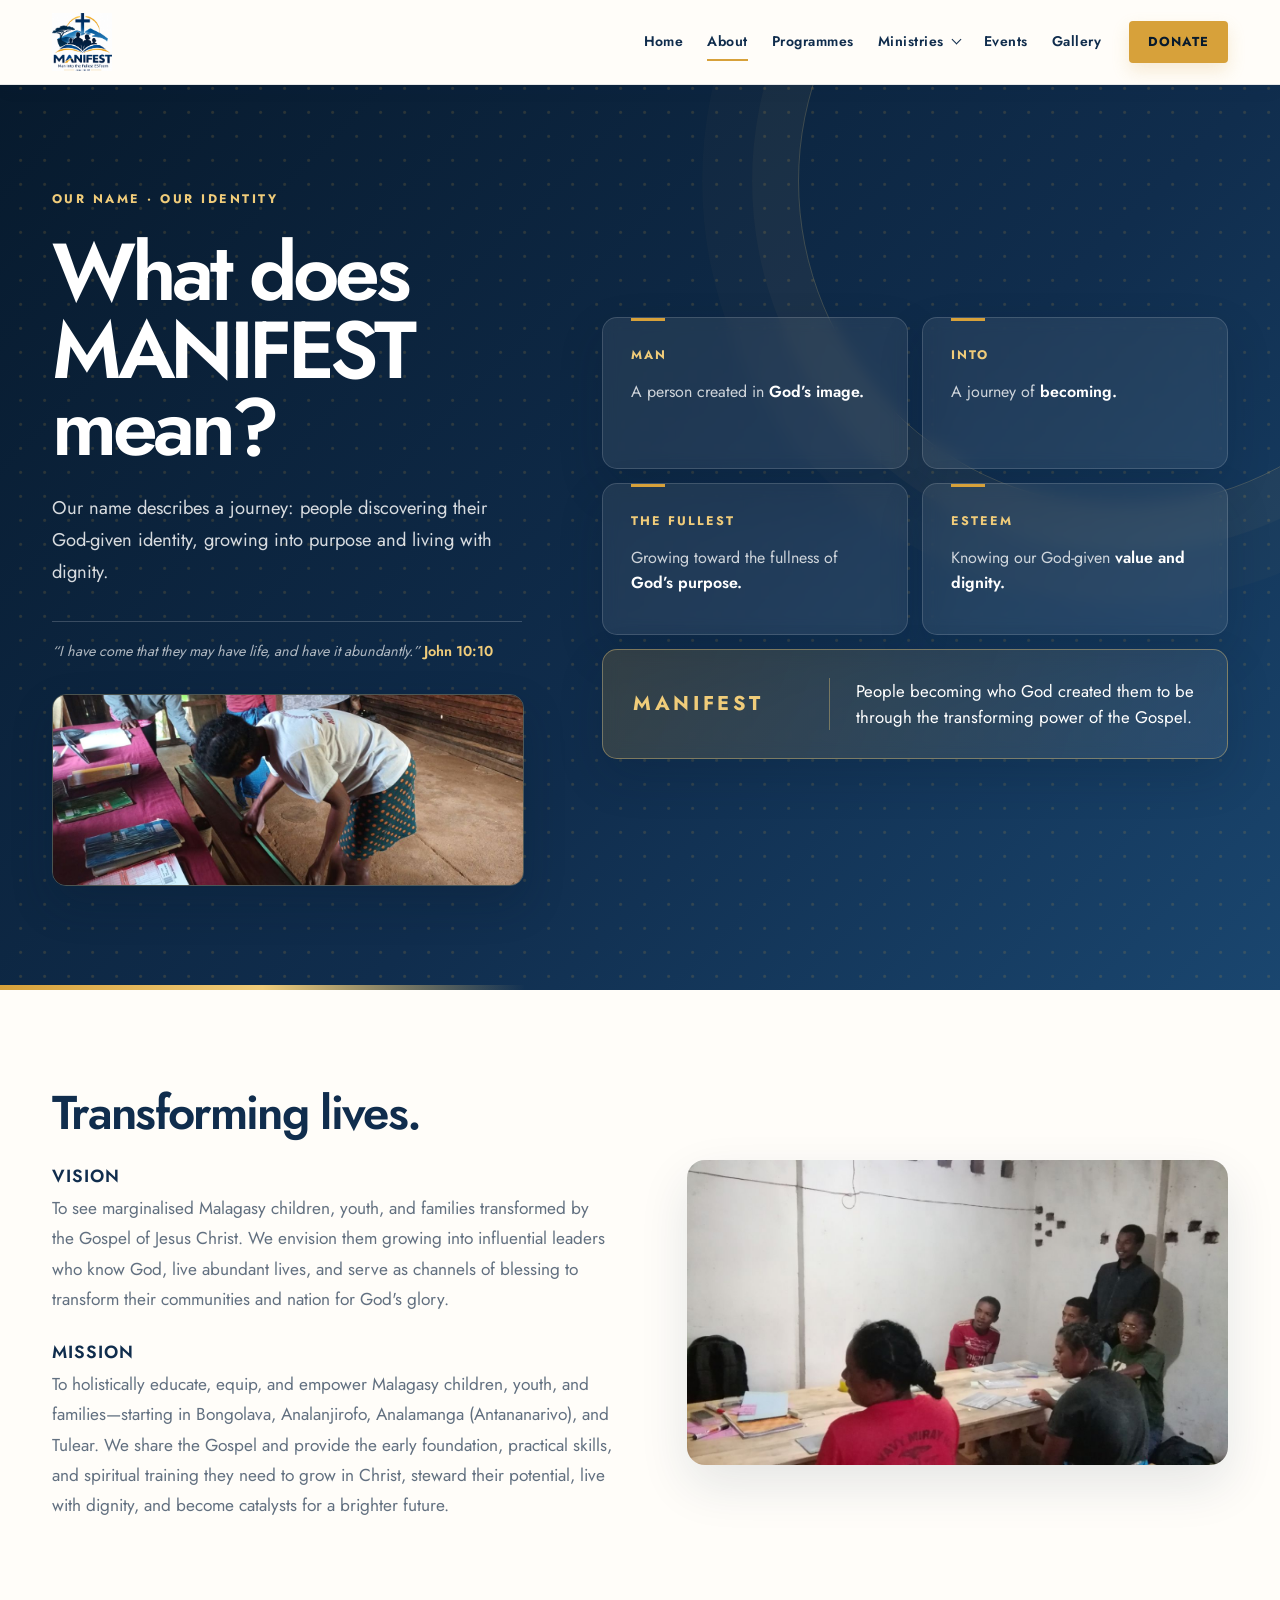
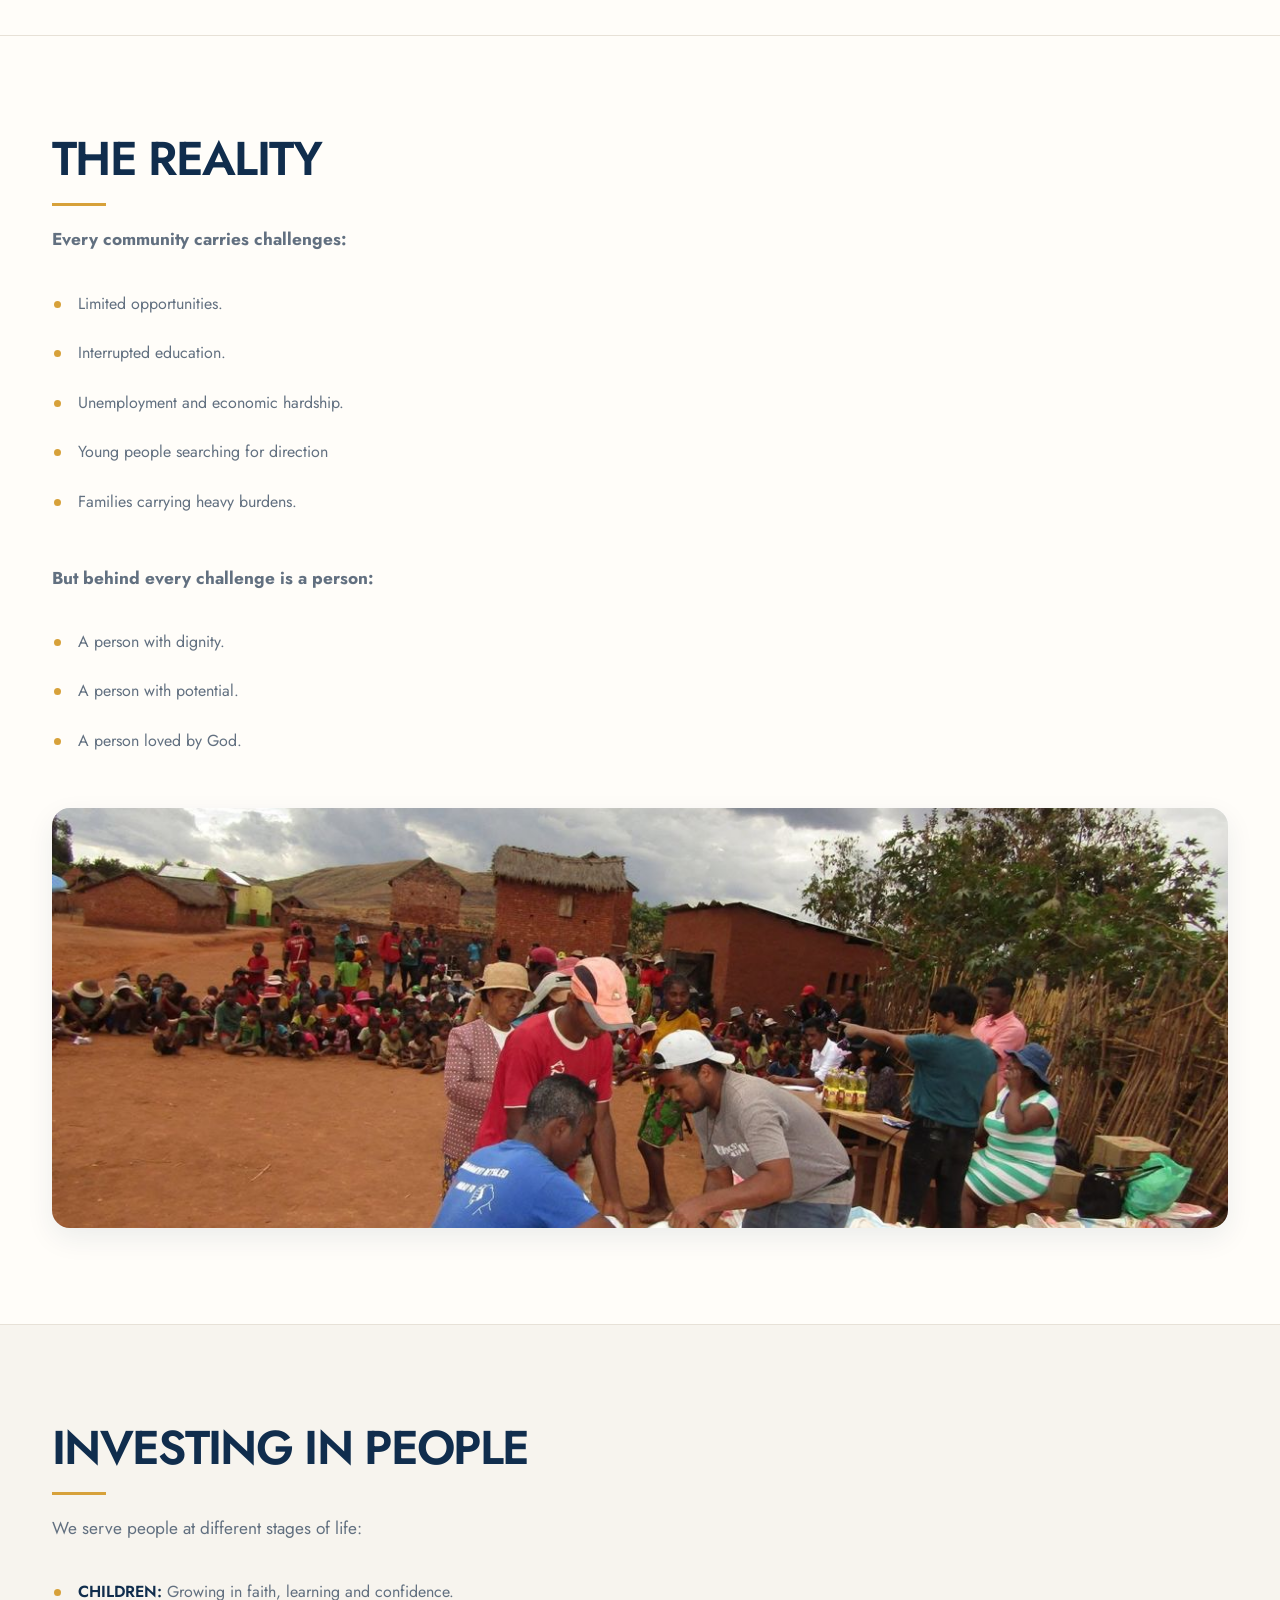
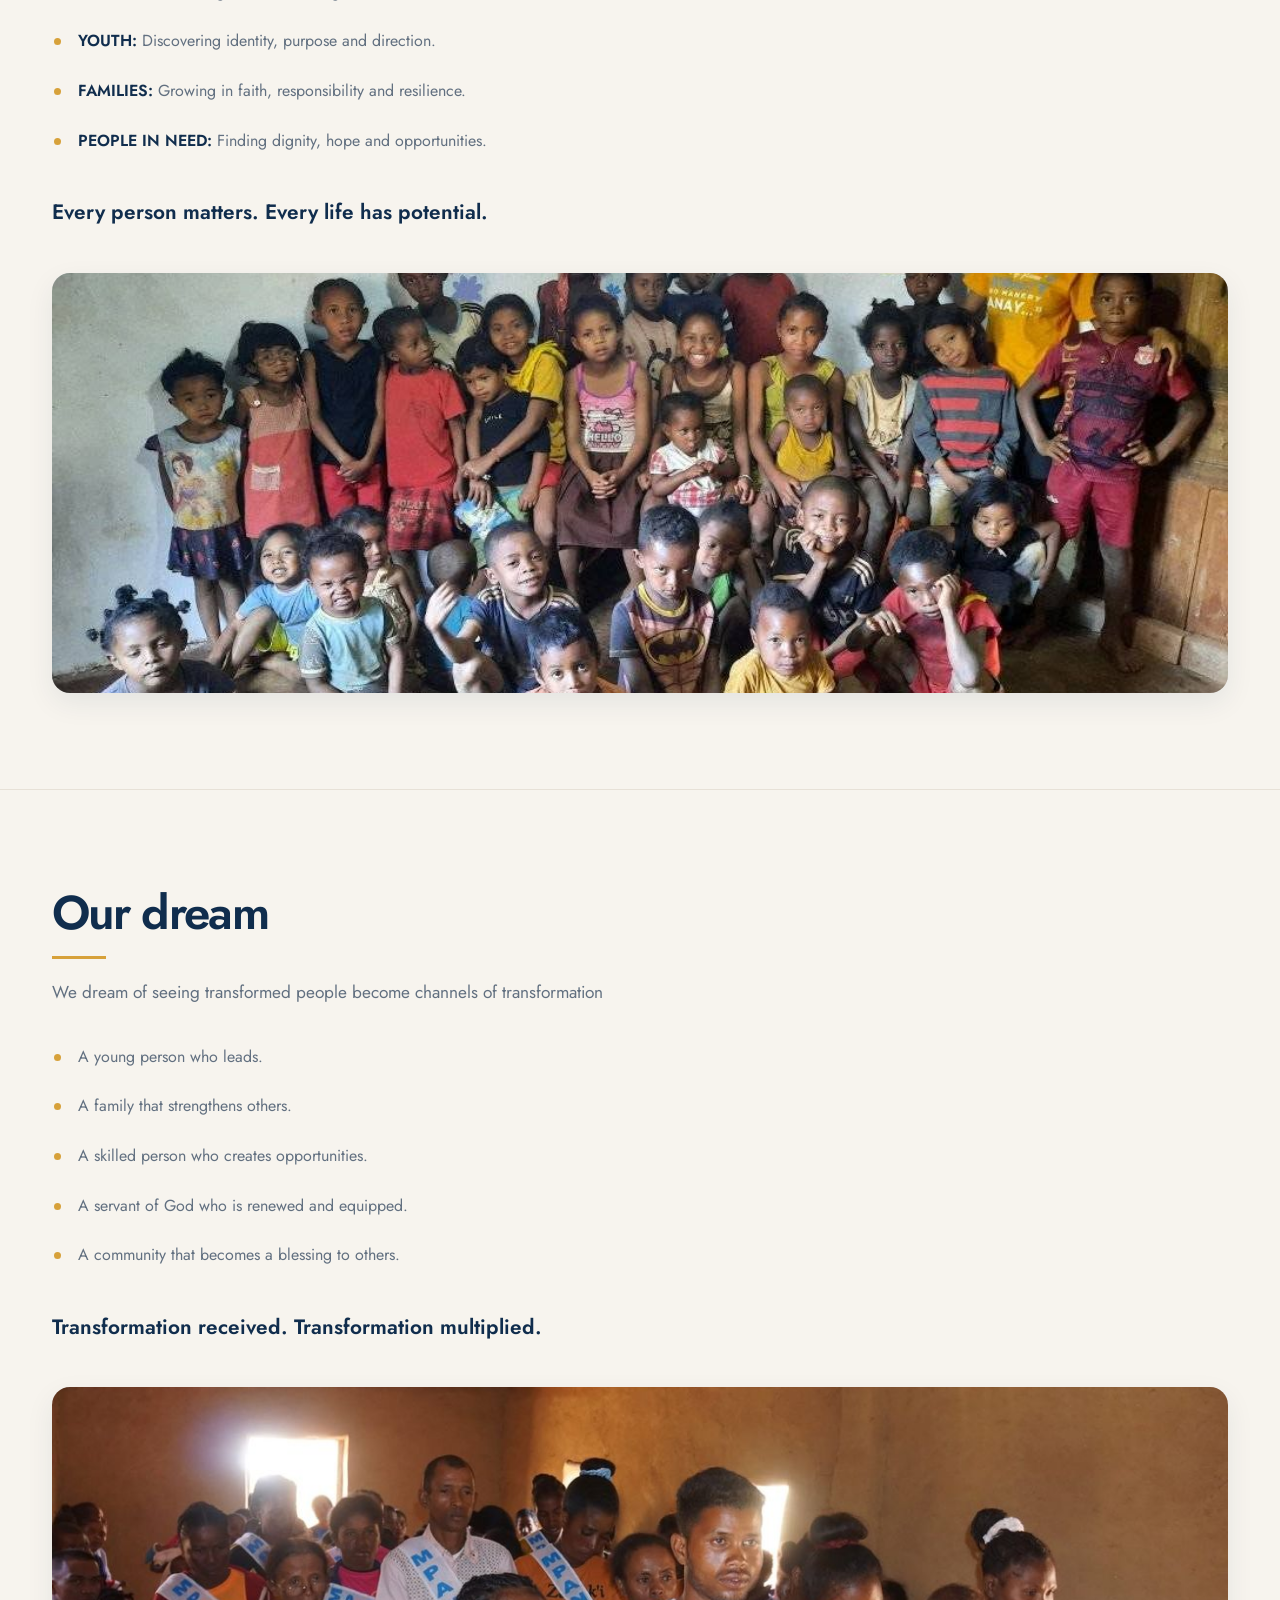
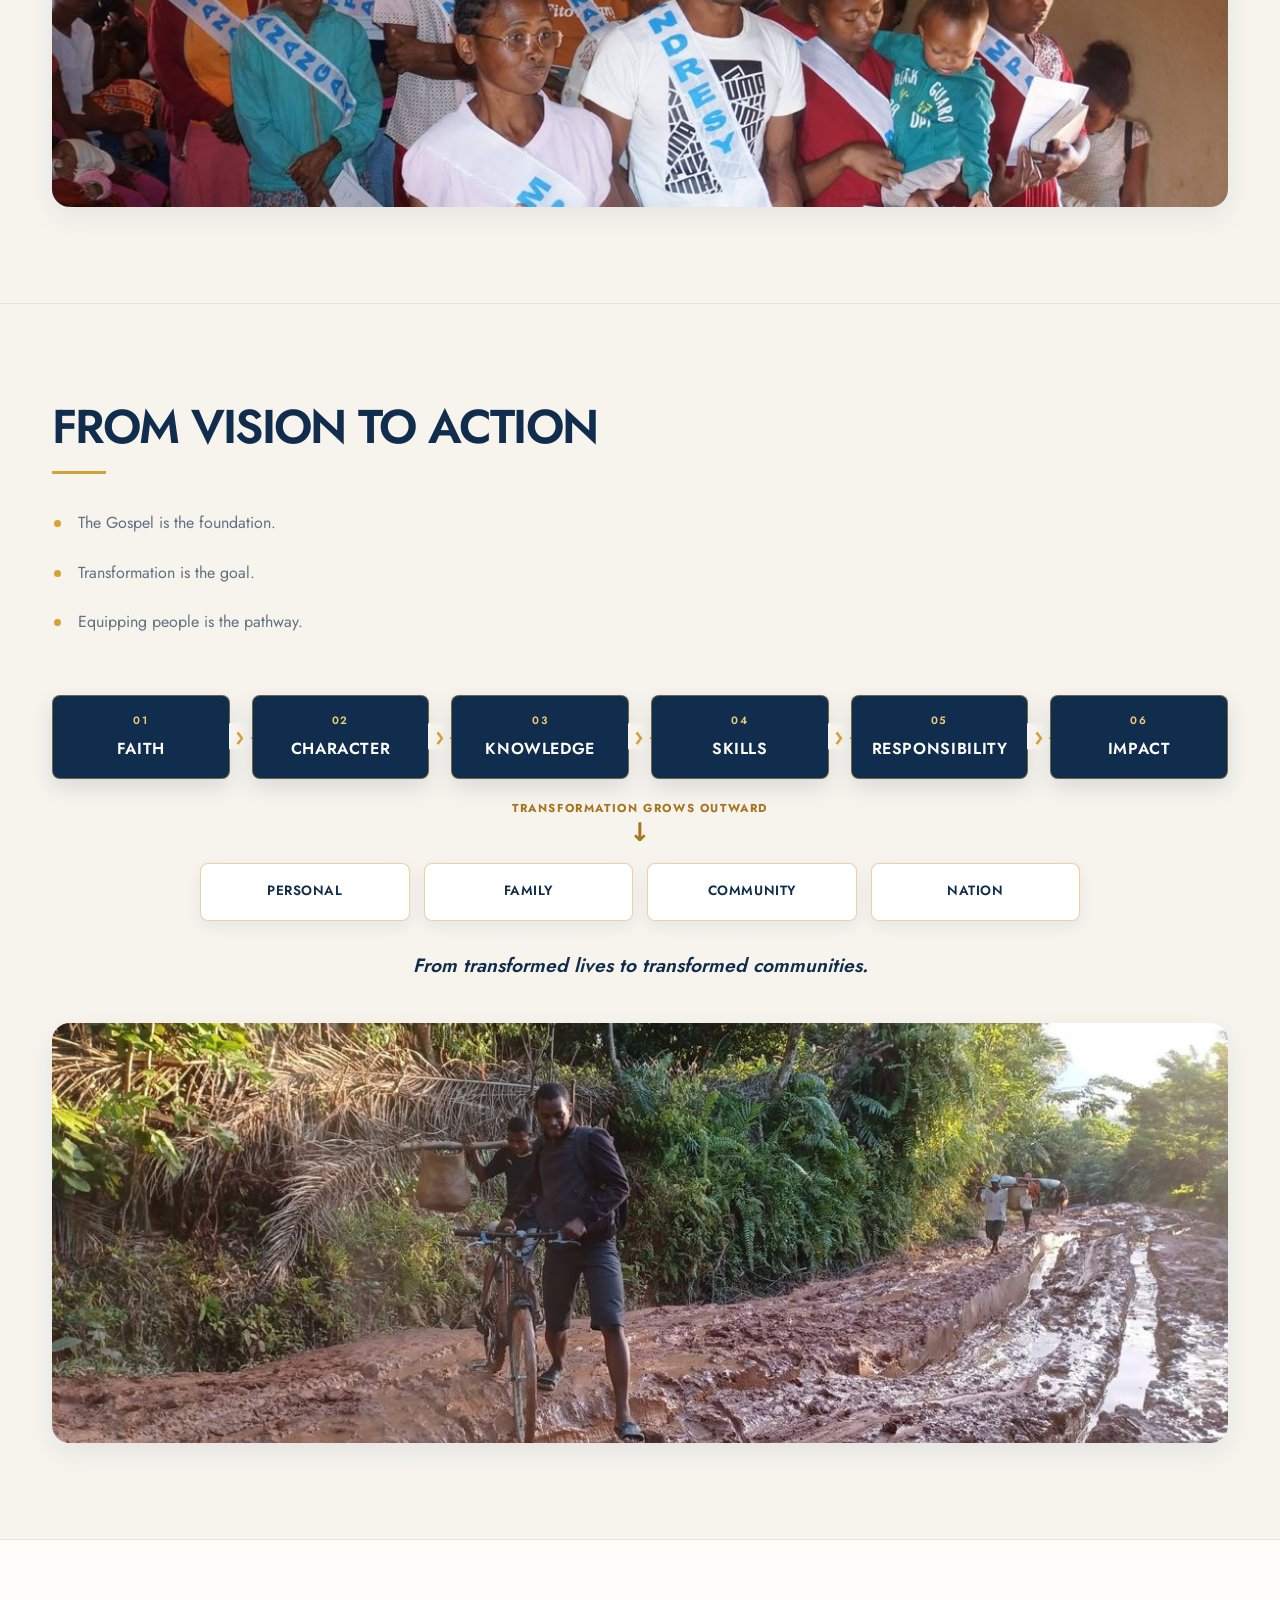
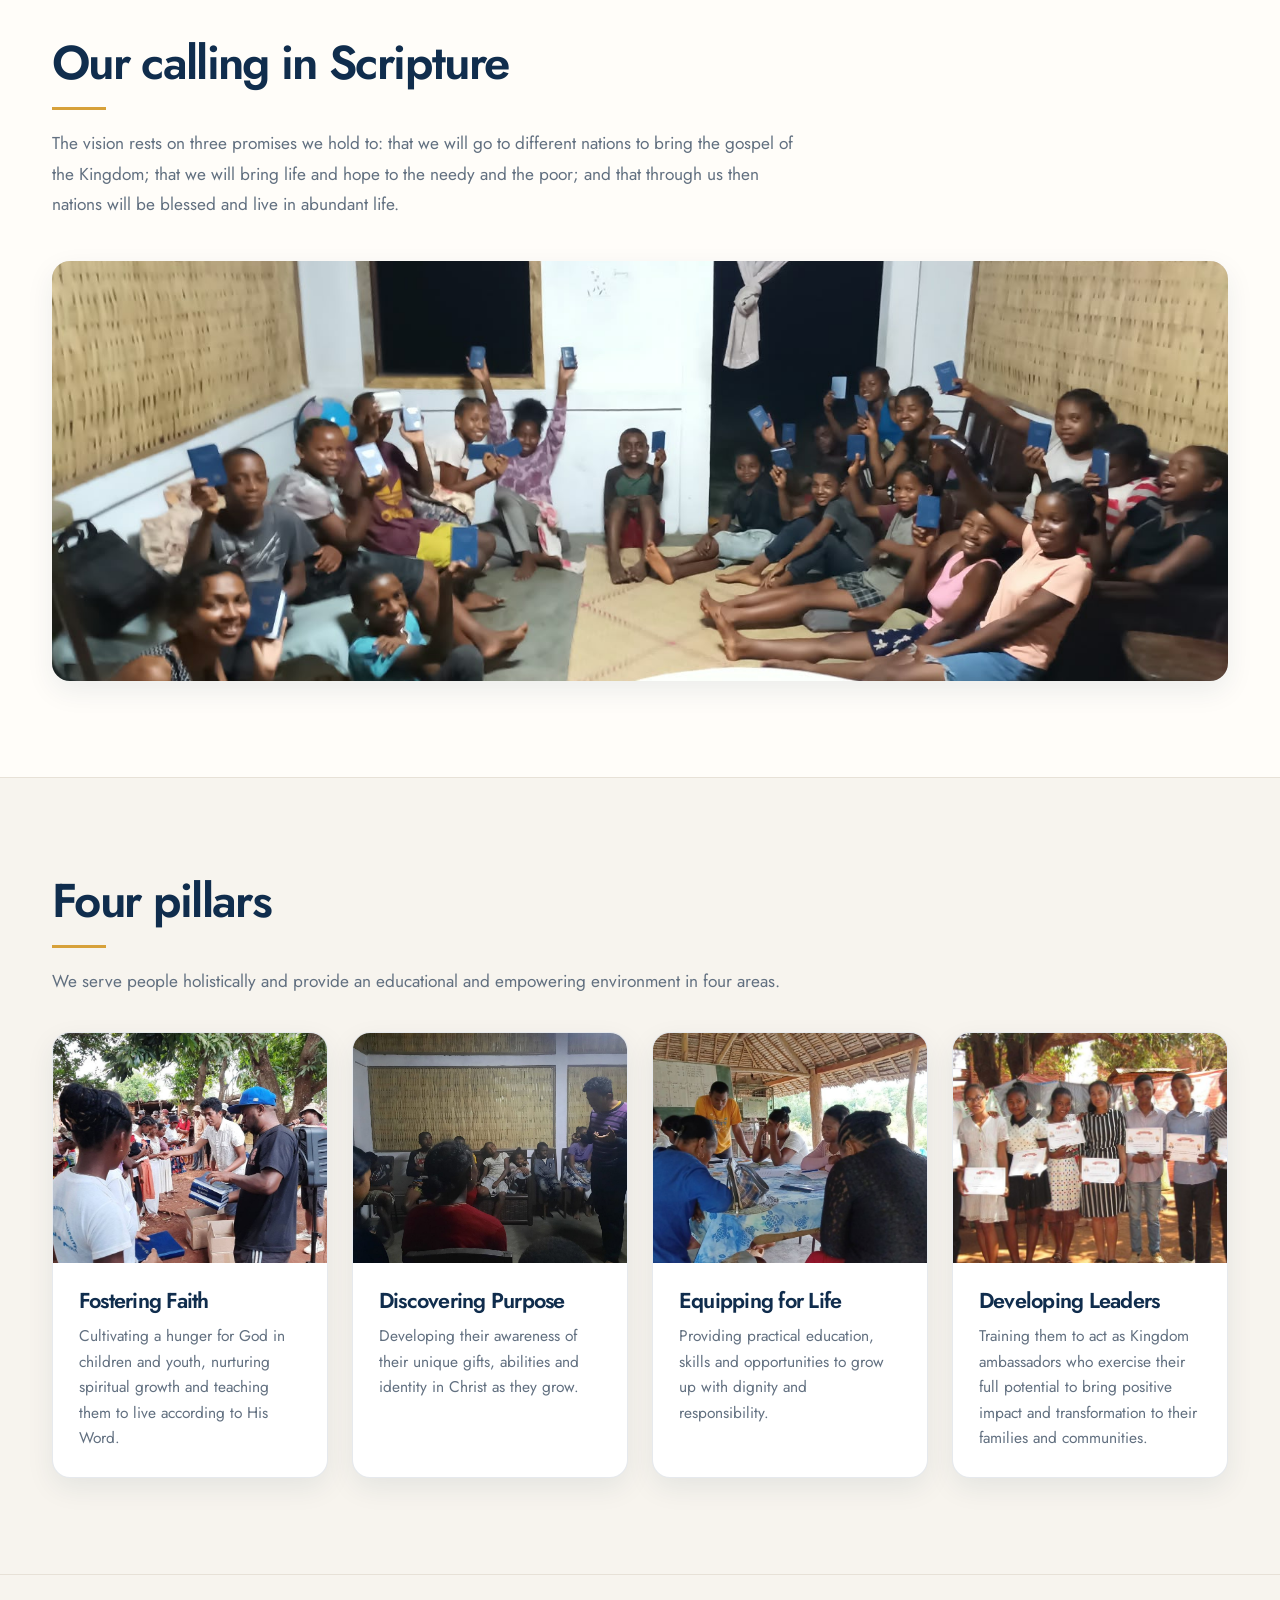
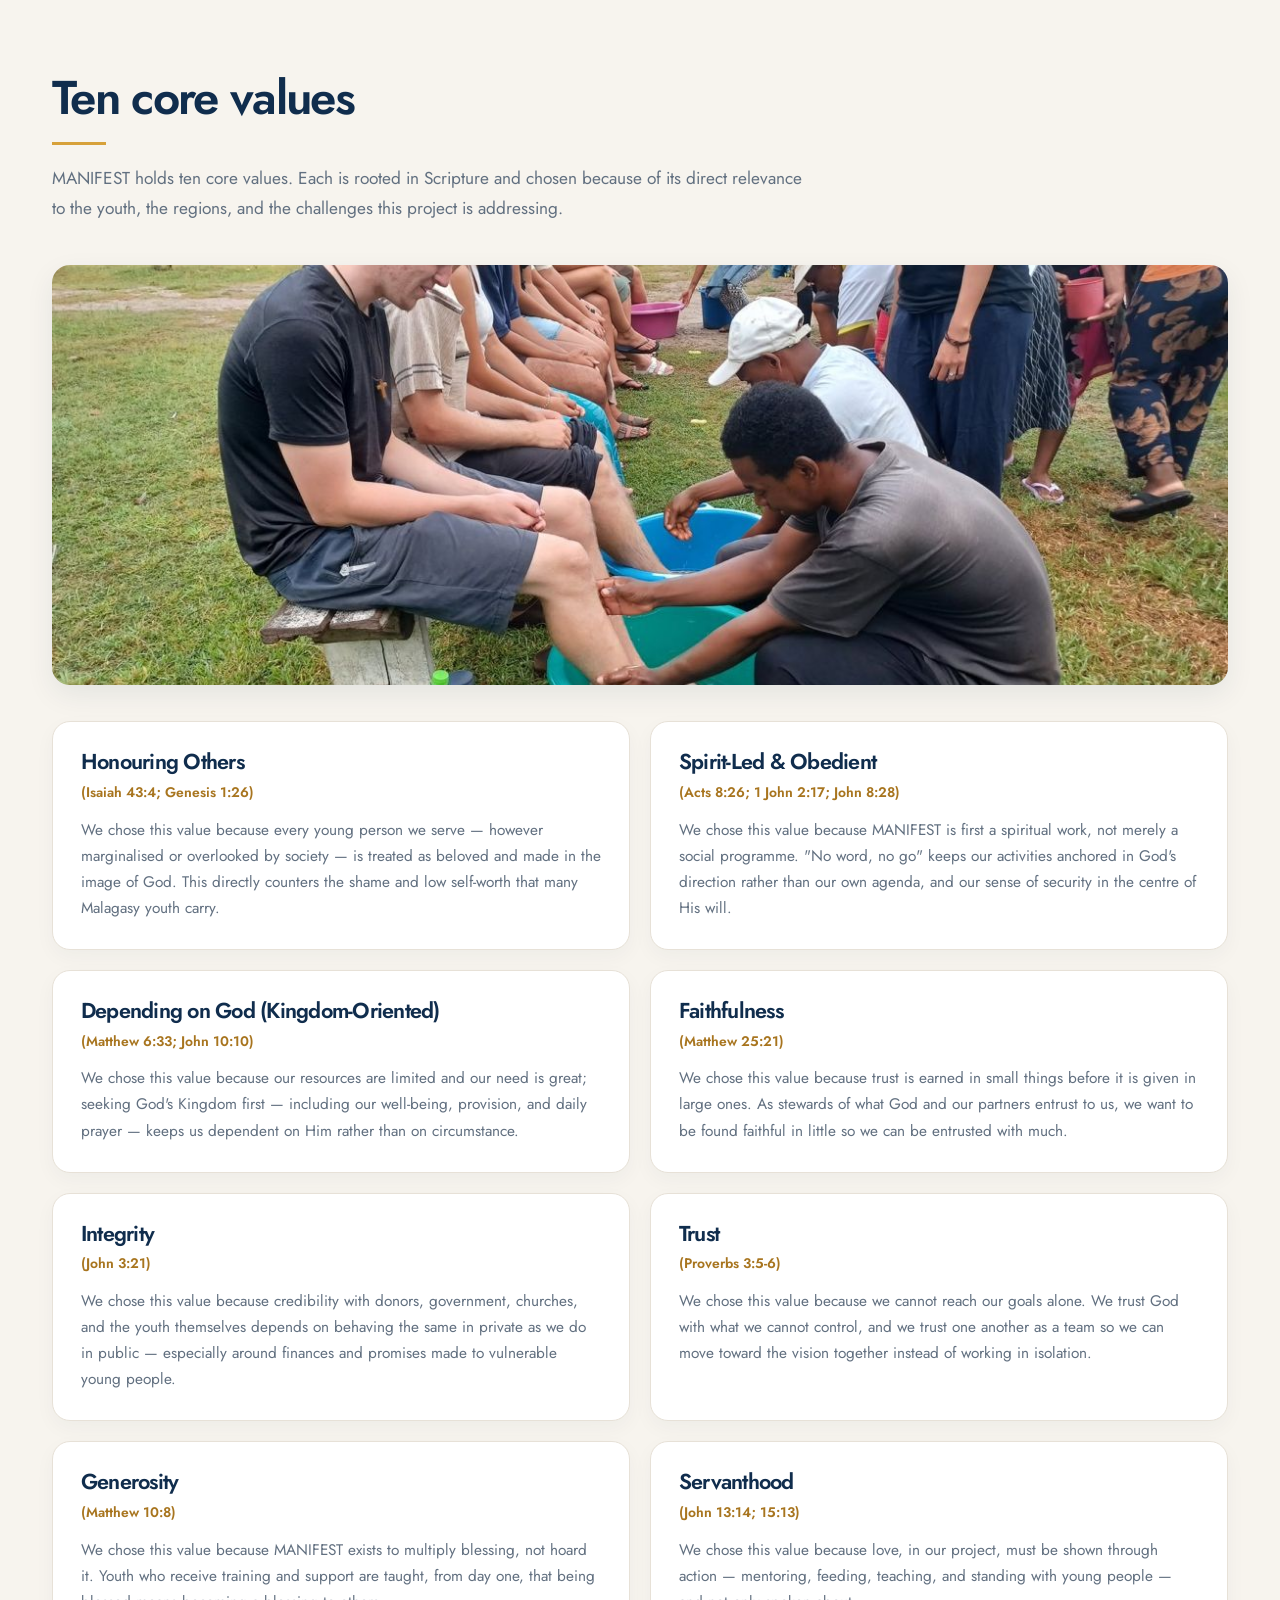
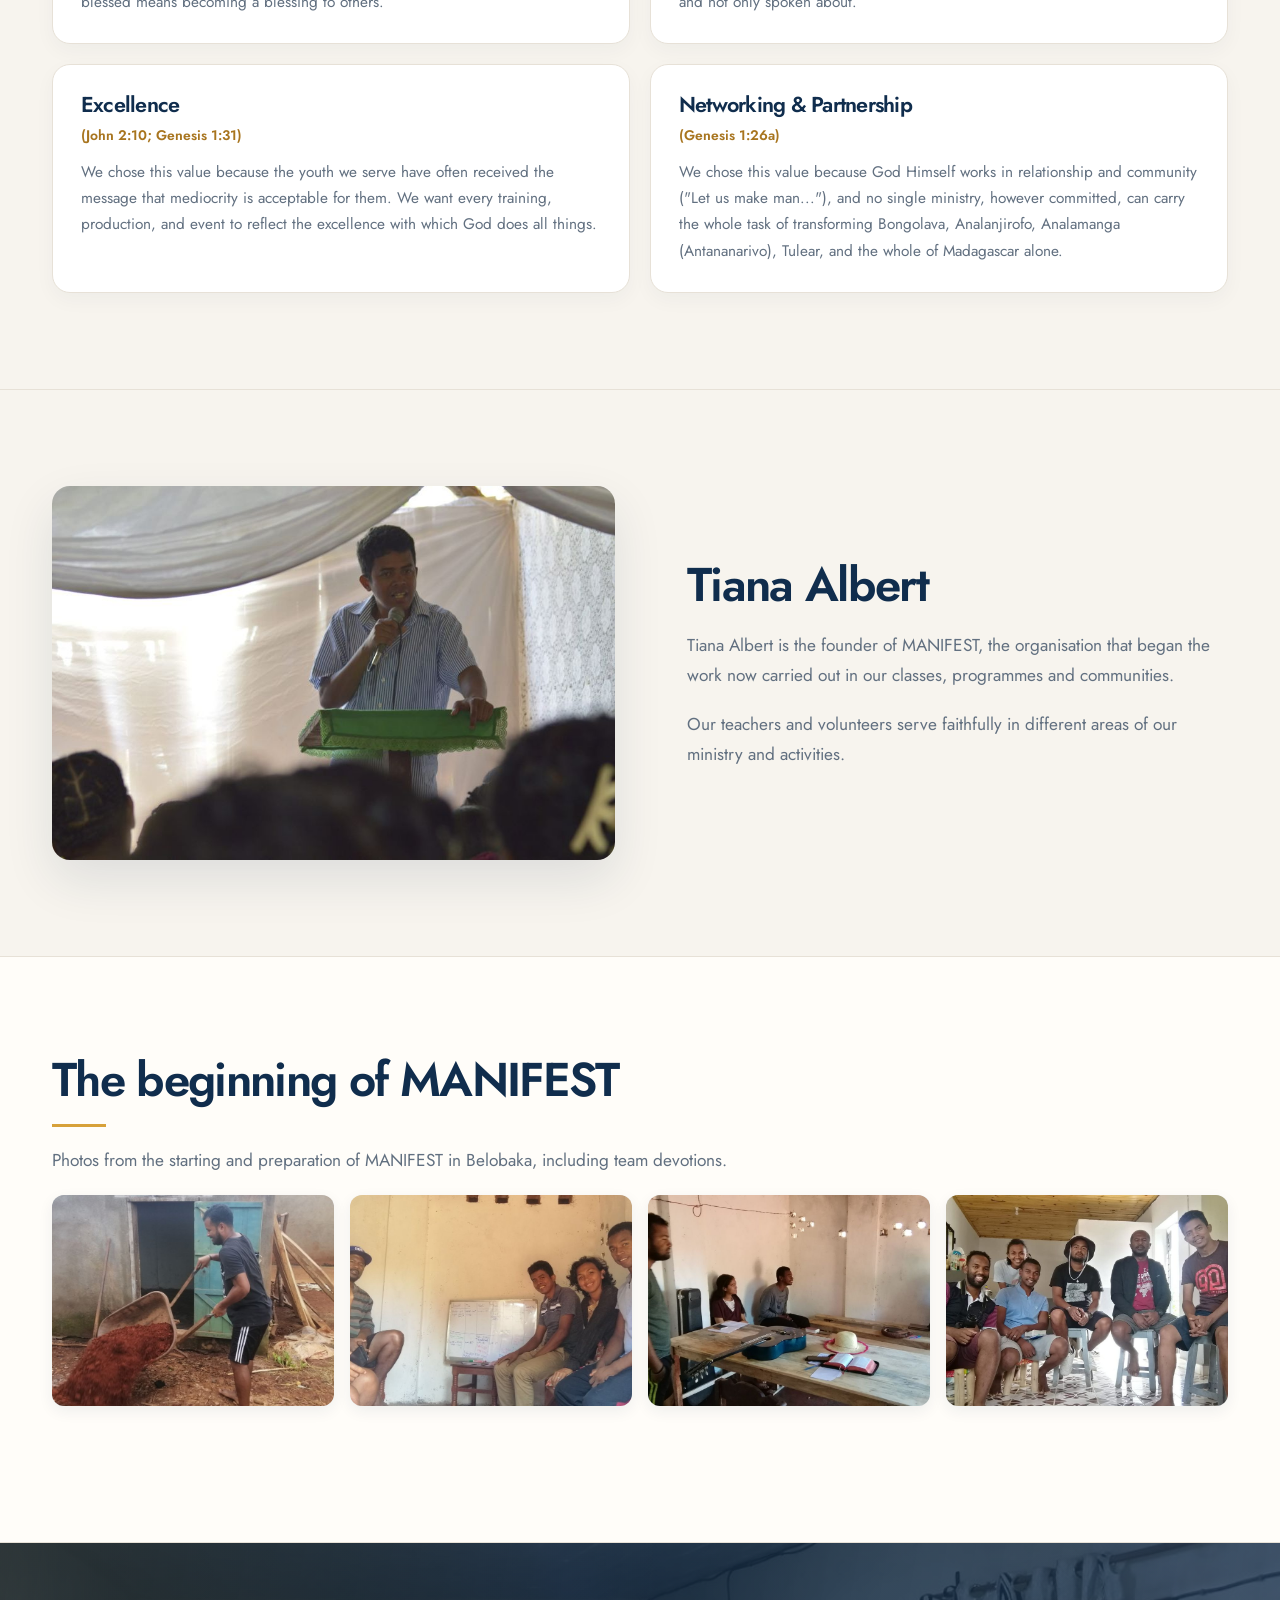
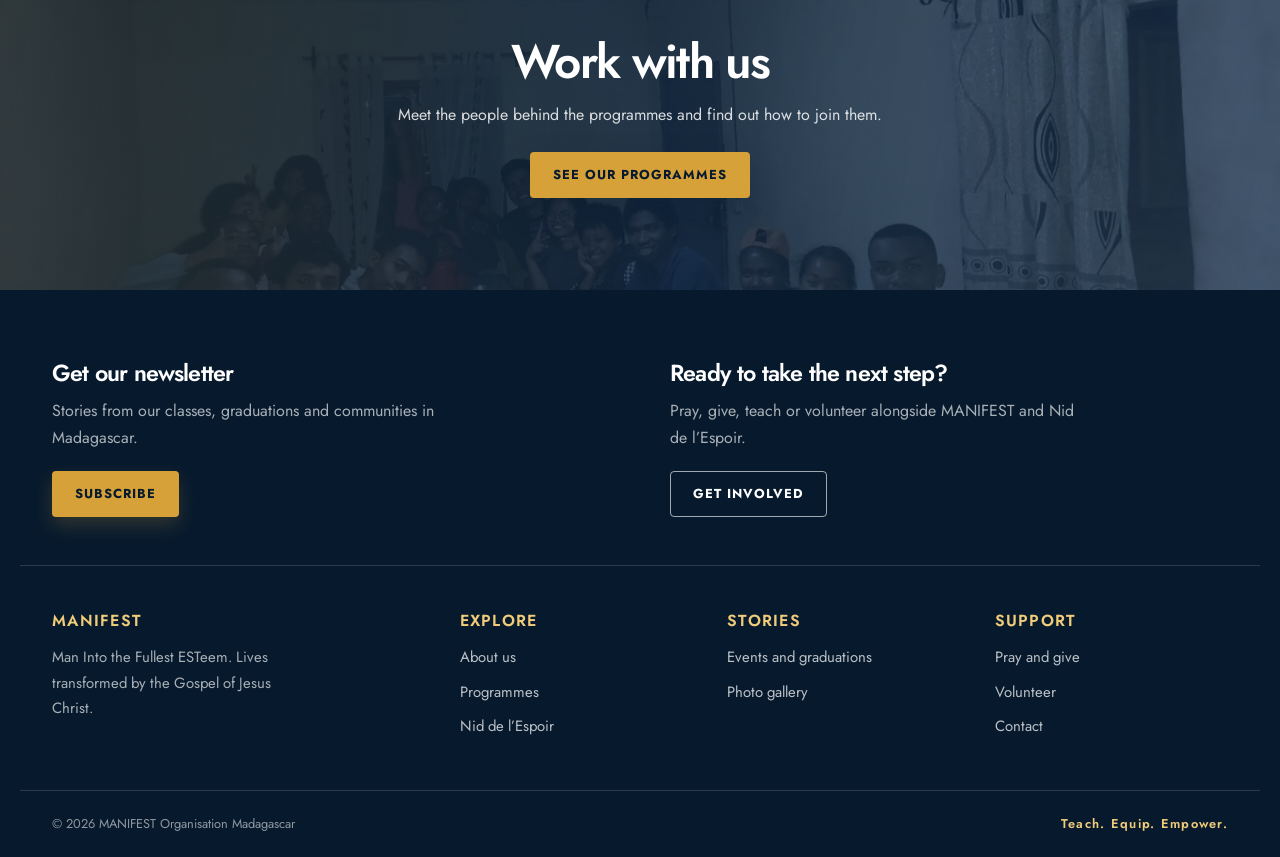
==== commit fd523bf7: "Add photography throughout About page Co-authored-by: arena-agent <297053741+arena-agent@users.norep" ====
--- a/about.html
+++ b/about.html
@@ -7,7 +7,7 @@
   <meta name="description" content="About MANIFEST Organisation Madagascar: our vision, our four pillars, our founder and the beginning of our work.">
   <link rel="stylesheet" href="assets/css/style.css">
 </head>
-<body>
+<body class="about-page">
 
 <header class="site-header">
   <div class="wrap nav-row">
@@ -27,6 +27,7 @@
       <h1>What does<br>MANIFEST mean?</h1>
       <p class="meaning-lead">Our name describes a journey: people discovering their God-given identity, growing into purpose and living with dignity.</p>
       <span class="meaning-scripture">“I have come that they may have life, and have it abundantly.” <b>John 10:10</b></span>
+      <figure class="meaning-photo"><img src="assets/img/photos/smf2026-25.jpg" alt="SMF learners growing in knowledge and confidence in Tanambazaha, Mahambo"></figure>
     </div>
     <div class="meaning-cards" aria-label="The meaning of MANIFEST">
       <article class="meaning-card"><span class="meaning-word">MAN</span><p>A person created in <strong>God’s image.</strong></p></article>
@@ -68,6 +69,7 @@
       <li>A person with potential.</li>
       <li>A person loved by God.</li>
     </ul>
+    <figure class="about-story-photo"><img src="assets/img/photos/covid-03.jpg" alt="MANIFEST volunteers distributing relief supplies in Belobaka" loading="lazy"></figure>
   </div>
 </section>
 
@@ -82,6 +84,7 @@
       <li><b>PEOPLE IN NEED:</b> Finding dignity, hope and opportunities.</li>
     </ul>
     <p class="dream-close">Every person matters. Every life has potential.</p>
+    <figure class="about-story-photo"><img src="assets/img/photos/kids_ministry_bel-02.jpg" alt="Children gathered for a MANIFEST kids ministry session in Belobaka" loading="lazy"></figure>
   </div>
 </section>
 
@@ -97,6 +100,7 @@
       <li>A community that becomes a blessing to others.</li>
     </ul>
     <p class="dream-close">Transformation received. Transformation multiplied.</p>
+    <figure class="about-story-photo"><img src="assets/img/photos/grad_literacy-02.jpg" alt="Literacy graduates celebrating their achievement" loading="lazy"></figure>
   </div>
 </section>
 
@@ -126,6 +130,7 @@
       </div>
     </div>
     <p class="flow-end">From transformed lives to transformed communities.</p>
+    <figure class="about-story-photo"><img src="assets/img/photos/andekaleka-02.jpg" alt="A MANIFEST teaching journey through difficult roads to Andekaleka" loading="lazy"></figure>
   </div>
 </section>
 
@@ -134,6 +139,7 @@
     <h2>Our calling in Scripture</h2>
     <p class="blurb">The vision rests on three promises we hold to: that we will go to different nations to bring the gospel of the Kingdom;
     that we will bring life and hope to the needy and the poor; and that through us then nations will be blessed and live in abundant life.</p>
+    <figure class="about-story-photo"><img src="assets/img/photos/mahambo-bible-reading-03.jpg" alt="Young people gathering for Bible reading in Mahambo" loading="lazy"></figure>
   </div>
 </section>
 
@@ -154,6 +160,7 @@
   <div class="wrap">
     <h2>Ten core values</h2>
     <p class="blurb">MANIFEST holds ten core values. Each is rooted in Scripture and chosen because of its direct relevance to the youth, the regions, and the challenges this project is addressing.</p>
+    <figure class="about-story-photo"><img src="assets/img/photos/serving-04.jpg" alt="MANIFEST serving team demonstrating servanthood through foot washing" loading="lazy"></figure>
     <div class="values">
       <article class="value"><h3>Honouring Others</h3><p class="ref">(Isaiah 43:4; Genesis 1:26)</p><p>We chose this value because every young person we serve — however marginalised or overlooked by society — is treated as beloved and made in the image of God. This directly counters the shame and low self-worth that many Malagasy youth carry.</p></article>
       <article class="value"><h3>Spirit-Led &amp; Obedient</h3><p class="ref">(Acts 8:26; 1 John 2:17; John 8:28)</p><p>We chose this value because MANIFEST is first a spiritual work, not merely a social programme. "No word, no go" keeps our activities anchored in God's direction rather than our own agenda, and our sense of security in the centre of His will.</p></article>
@@ -188,7 +195,7 @@
   </div>
 </section>
 
-<section class="cta-band">
+<section class="cta-band about-cta-photo">
   <div class="wrap">
     <h2>Work with us</h2>
     <p>Meet the people behind the programmes and find out how to join them.</p>
--- a/assets/css/style.css
+++ b/assets/css/style.css
@@ -123,7 +123,7 @@
 
 /* Facts, values and diagrams */
 ul.facts{display:block;width:100%;max-width:none;margin:24px 0 0;padding:0;list-style:none}
-ul.facts li{position:relative;padding:12px 0 12px 26px;border-bottom:1px solid var(--line);color:var(--muted);line-height:1.6}
+ul.facts li{position:relative;padding:12px 0 12px 26px;color:var(--muted);line-height:1.6}
 ul.facts li::before{content:"";position:absolute;top:22px;left:2px;width:7px;height:7px;border-radius:50%;background:var(--gold)}
 ul.facts li b{color:var(--navy);font-weight:600}
 .facts+.blurb{margin-top:36px}
@@ -370,8 +370,9 @@
 
 /* Life-skills crops chosen from the requested Drive photographs. */
 #life-skills .card img{height:260px}
-#life-skills .card:first-child img{object-position:center 60%}
+#life-skills .card:first-child img{object-position:center 15%}
 #life-skills .card:nth-child(2) img,#life-skills .card:nth-child(3) img{object-position:center}
+.card img[src$="nid_whatsapp-01.jpg"],.card img[src$="grad_mahambo24-06.jpg"]{object-position:center 12%}
 
 @media (max-width:980px){
   .pathway-steps{grid-template-columns:repeat(3,minmax(0,1fr));gap:14px}
@@ -385,3 +386,37 @@
   .pathway-reach{grid-template-columns:repeat(2,minmax(0,1fr));gap:10px}
   #life-skills .card img{height:235px}
 }
+
+/* Keep the learners' faces visible in the portrait selected for Why MANIFEST. */
+.photo-row img[src$="smf-2026-mahambo-17-14-00-1.jpg"]{object-position:center 20%}
+
+/* Gallery: one collection heading and no more than three photographs per row. */
+.gallery-page .coll{scroll-margin-top:calc(var(--header-height) + 24px)}
+.gallery-page .coll h3{margin-bottom:18px;font-size:clamp(1.15rem,2vw,1.35rem)}
+.gallery-page .grid{grid-template-columns:repeat(3,minmax(0,1fr));gap:20px}
+
+@media (max-width:820px){
+  .gallery-page .grid{grid-template-columns:repeat(2,minmax(0,1fr))}
+}
+
+@media (max-width:480px){
+  .gallery-page .grid{grid-template-columns:1fr}
+}
+
+/* About-page editorial photography */
+.about-page .meaning-photo{margin:30px 0 0;overflow:hidden;border:1px solid rgba(240,204,122,.28);border-radius:14px;box-shadow:0 18px 40px rgba(7,26,45,.22)}
+.about-page .meaning-photo img{display:block;width:100%;height:190px;object-fit:cover;object-position:center 44%}
+.about-page .about-story-photo{margin:42px 0 0;overflow:hidden;border-radius:var(--radius);background:#e9ecee;box-shadow:var(--shadow-soft)}
+.about-page .about-story-photo img{display:block;width:100%;height:clamp(280px,34vw,420px);object-fit:cover;object-position:center}
+.about-page .about-cta-photo{position:relative;isolation:isolate;background:linear-gradient(100deg,rgba(7,26,45,.9),rgba(16,45,77,.72)),url('../img/photos/serving-02.jpg') center 45%/cover no-repeat;color:#fff}
+.about-page .about-cta-photo::before{content:"";position:absolute;z-index:-1;inset:0;background:linear-gradient(90deg,rgba(215,161,58,.12),transparent 52%)}
+.about-page .about-cta-photo h2{color:#fff}
+.about-page .about-cta-photo p{color:rgba(255,255,255,.83)}
+.about-page .about-cta-photo .btn-navy{background:var(--gold);color:var(--navy-2);box-shadow:0 12px 30px rgba(7,26,45,.26)}
+.about-page .about-cta-photo .btn-navy:hover{background:var(--gold-light)}
+
+@media (max-width:640px){
+  .about-page .meaning-photo img{height:210px}
+  .about-page .about-story-photo{margin-top:30px}
+  .about-page .about-story-photo img{height:260px}
+}
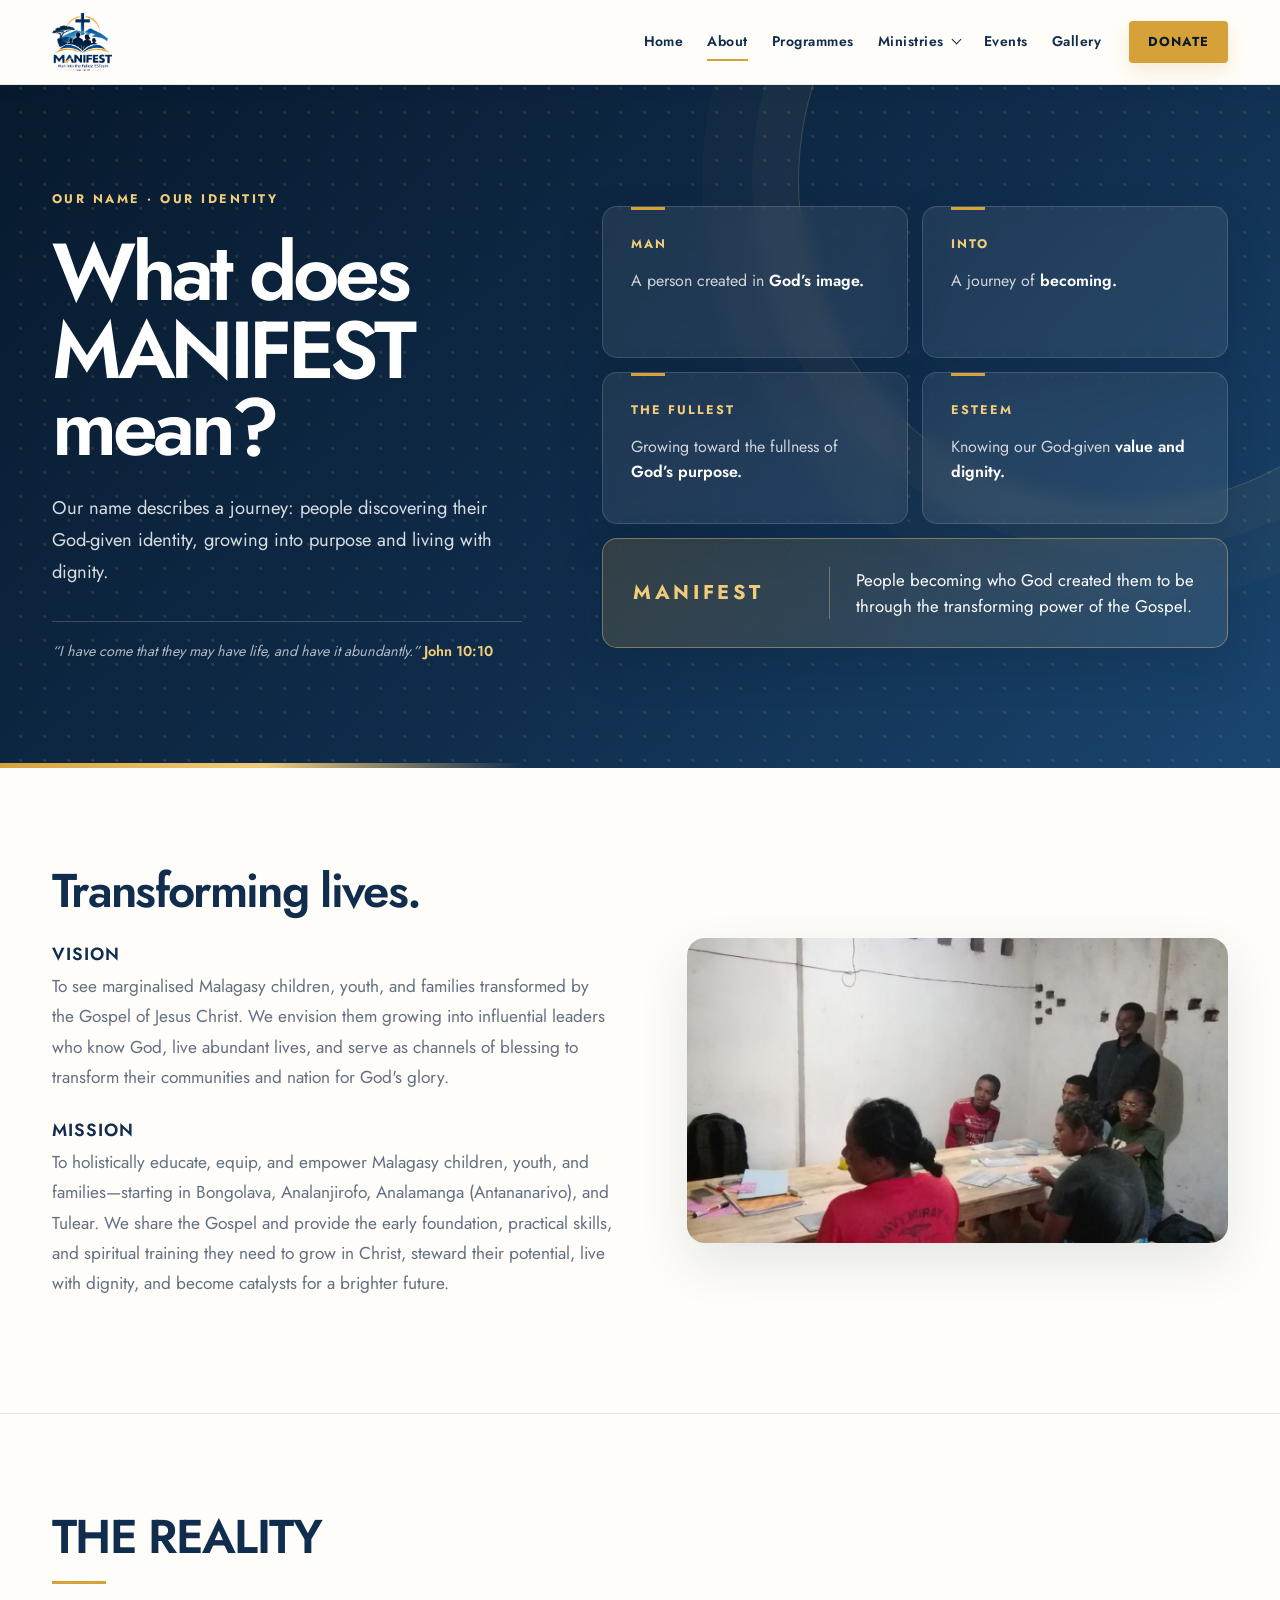
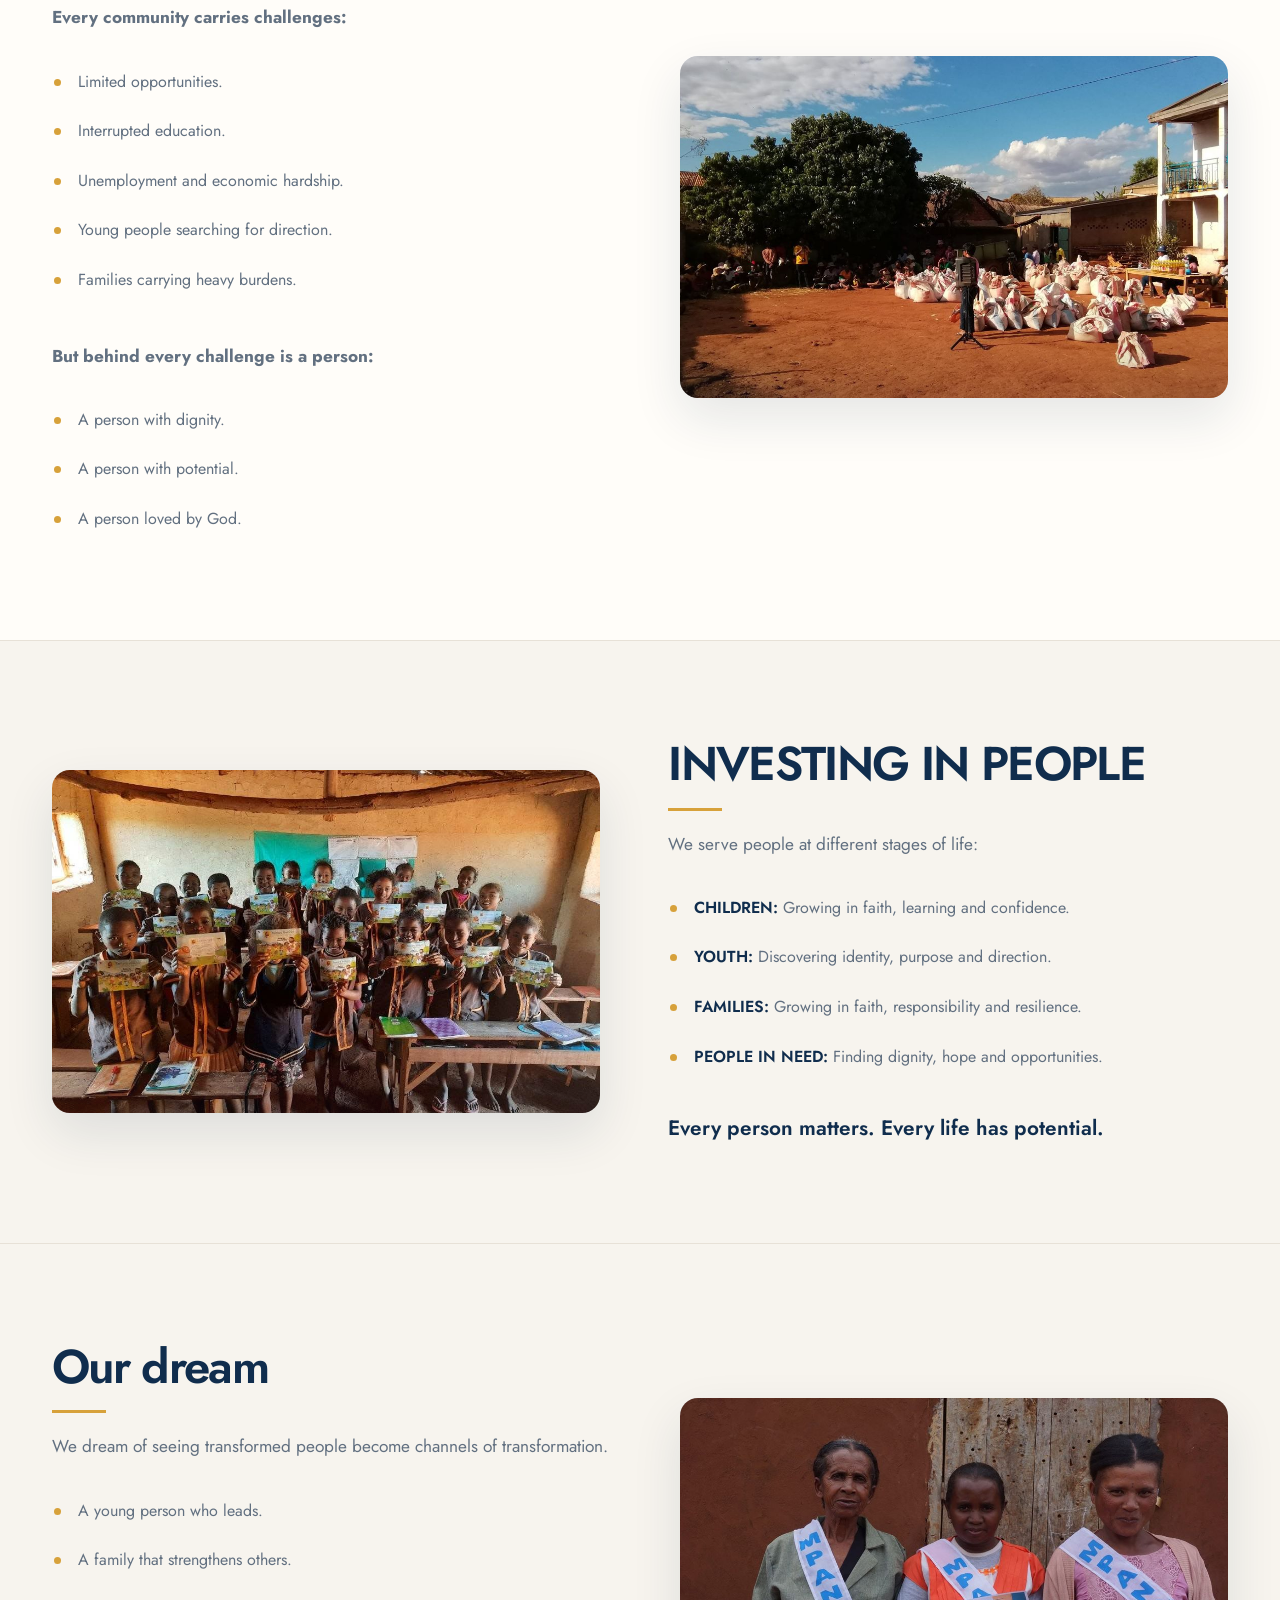
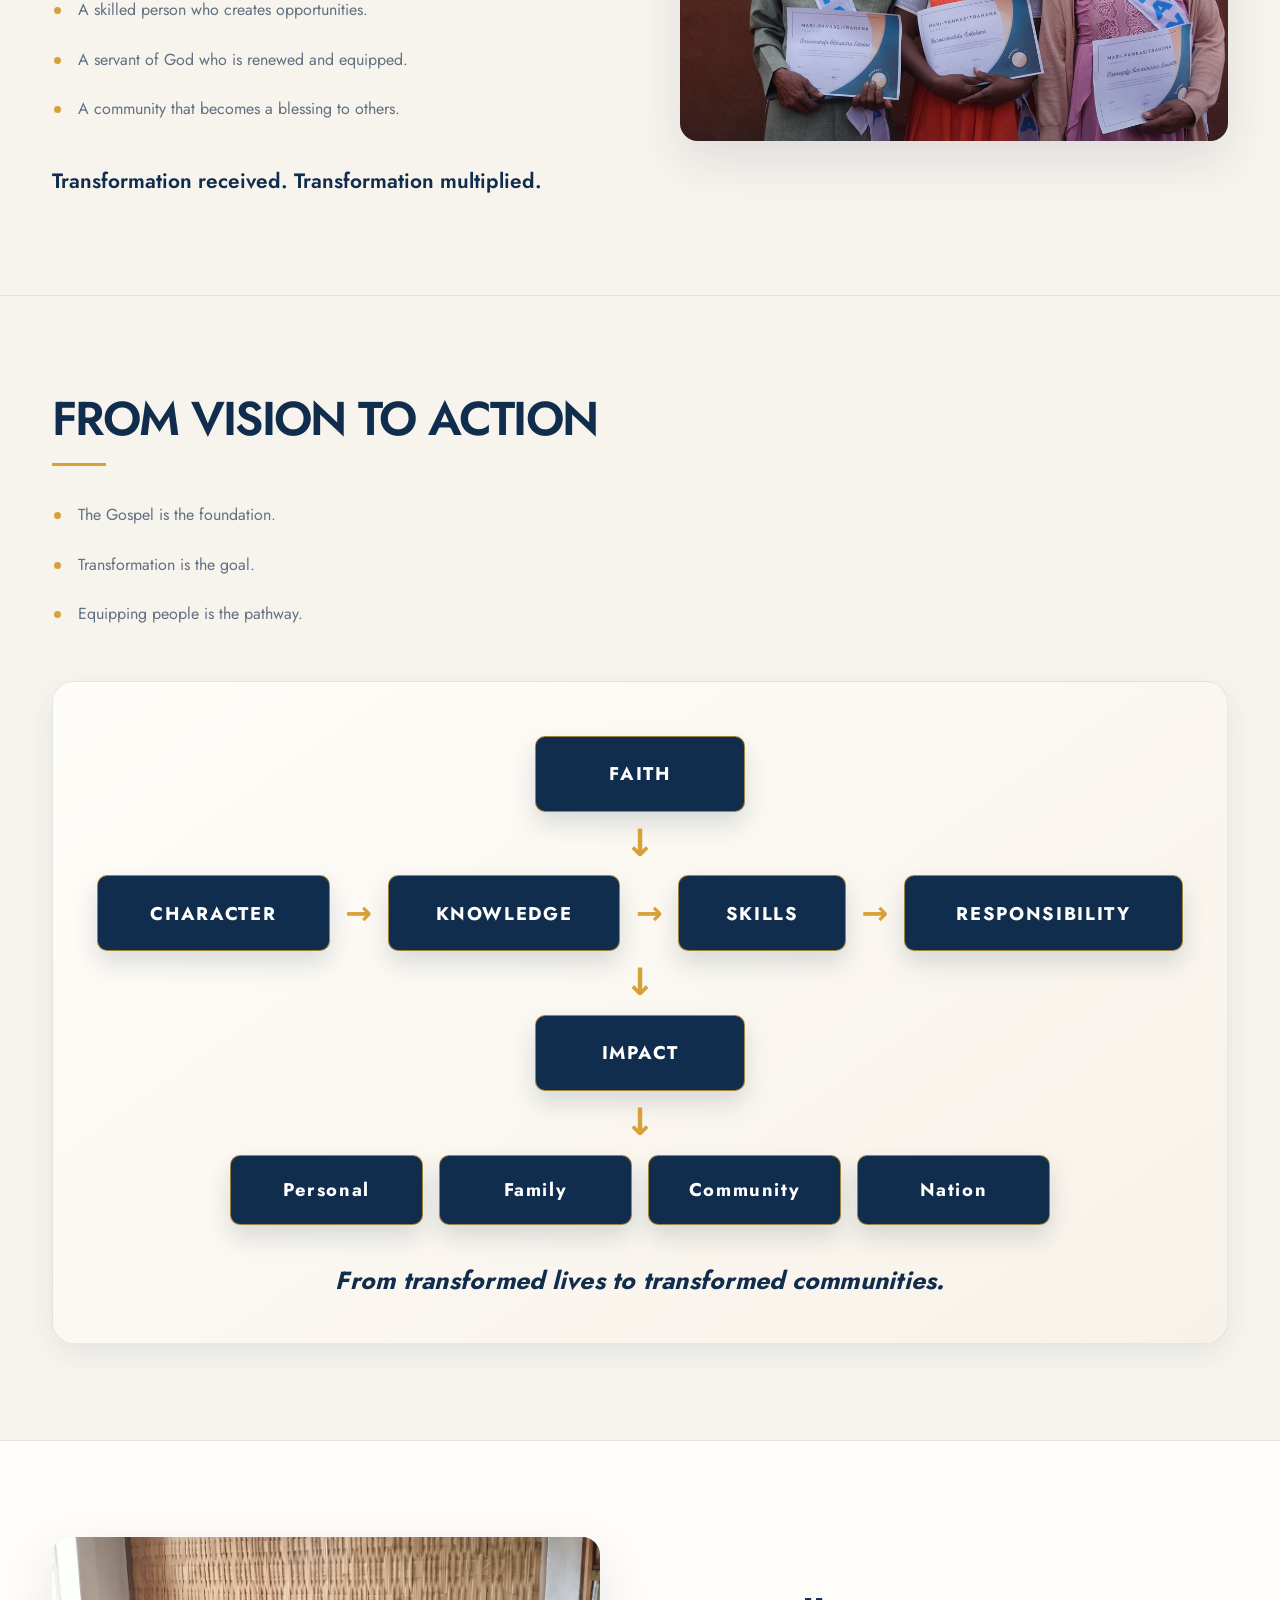
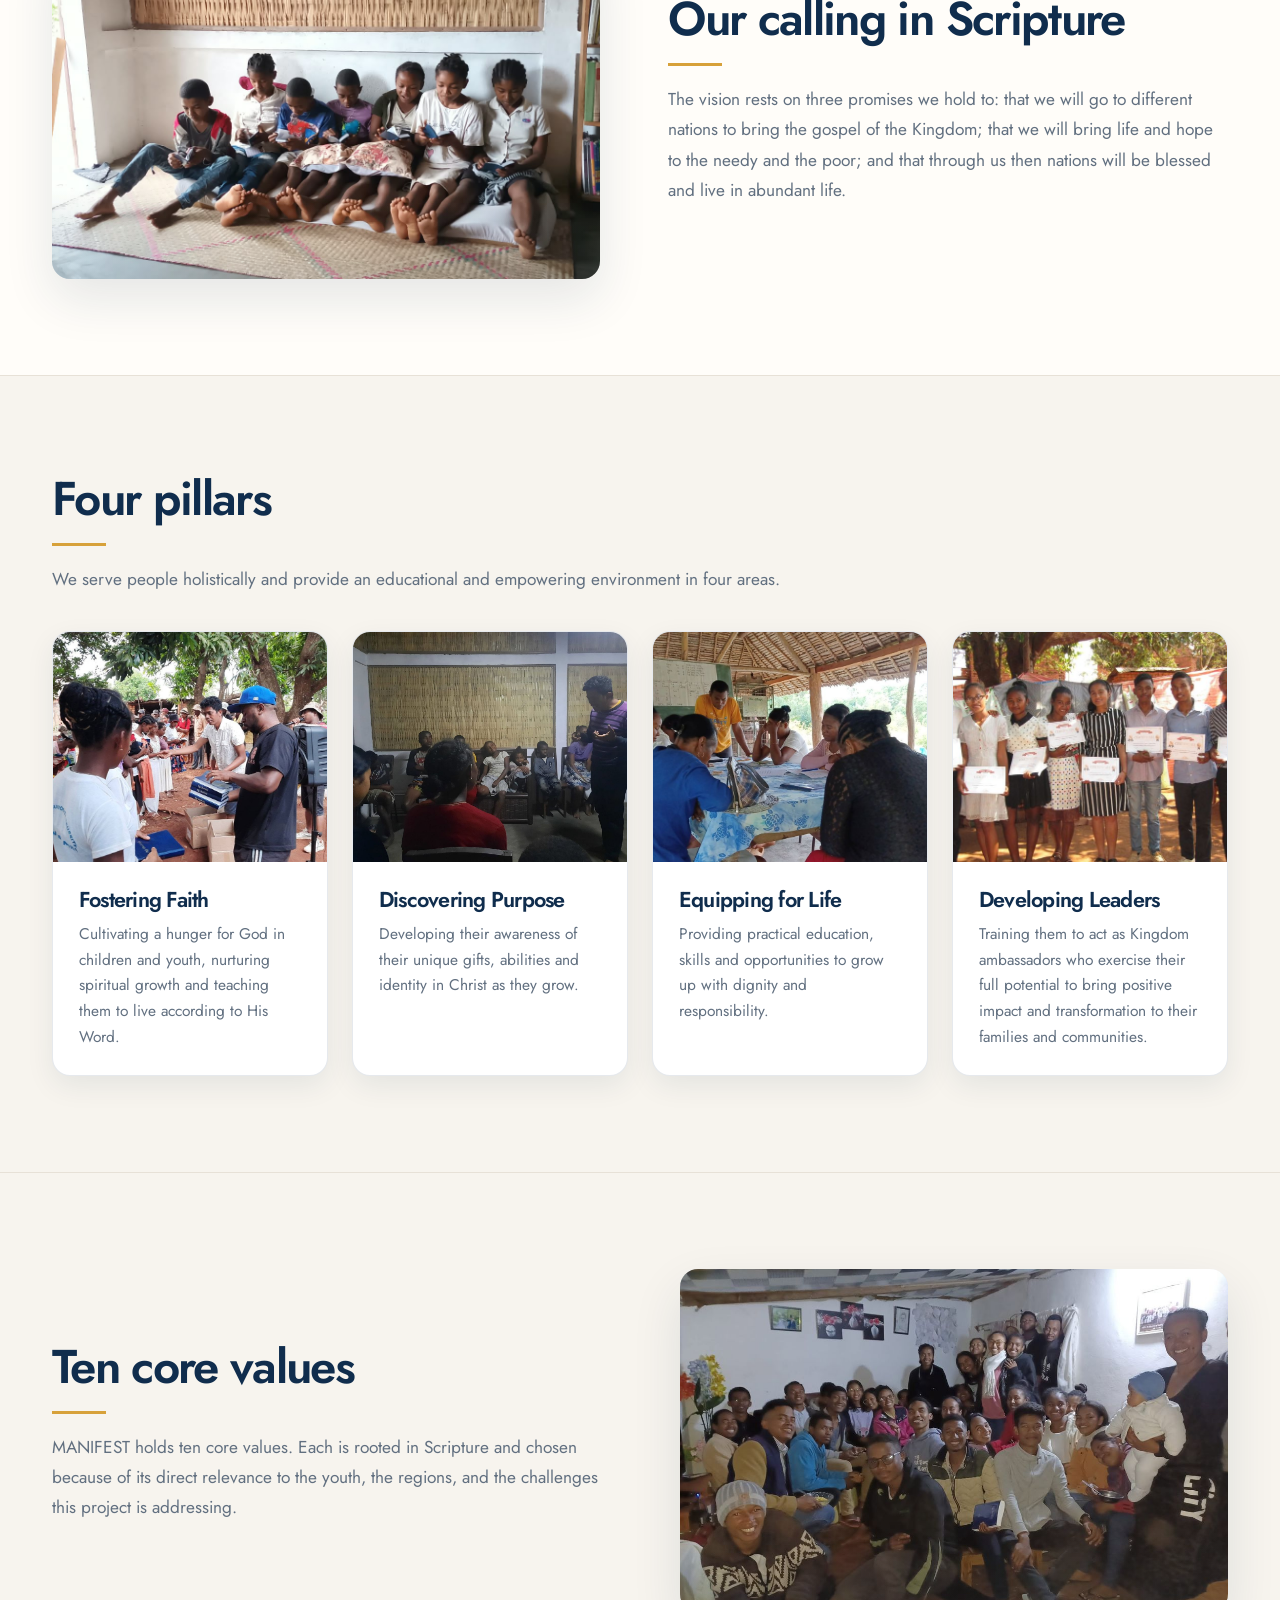
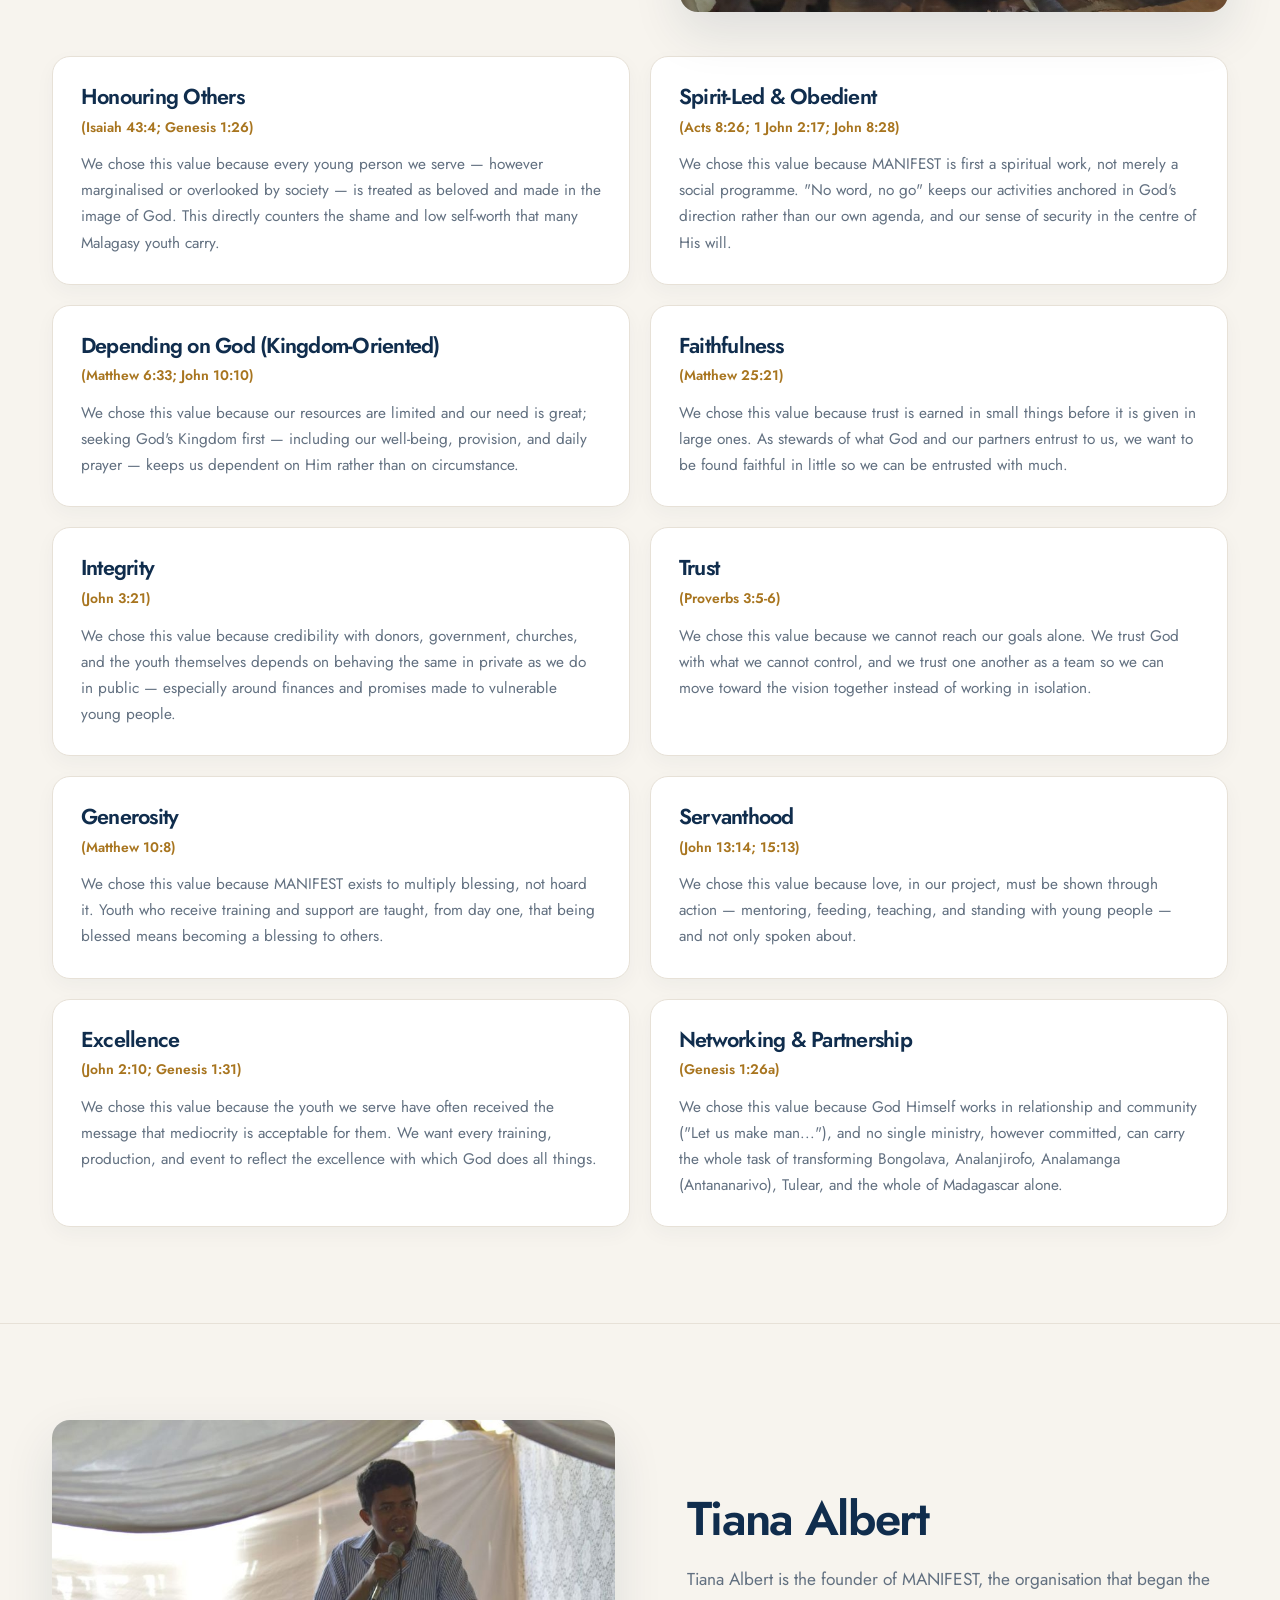
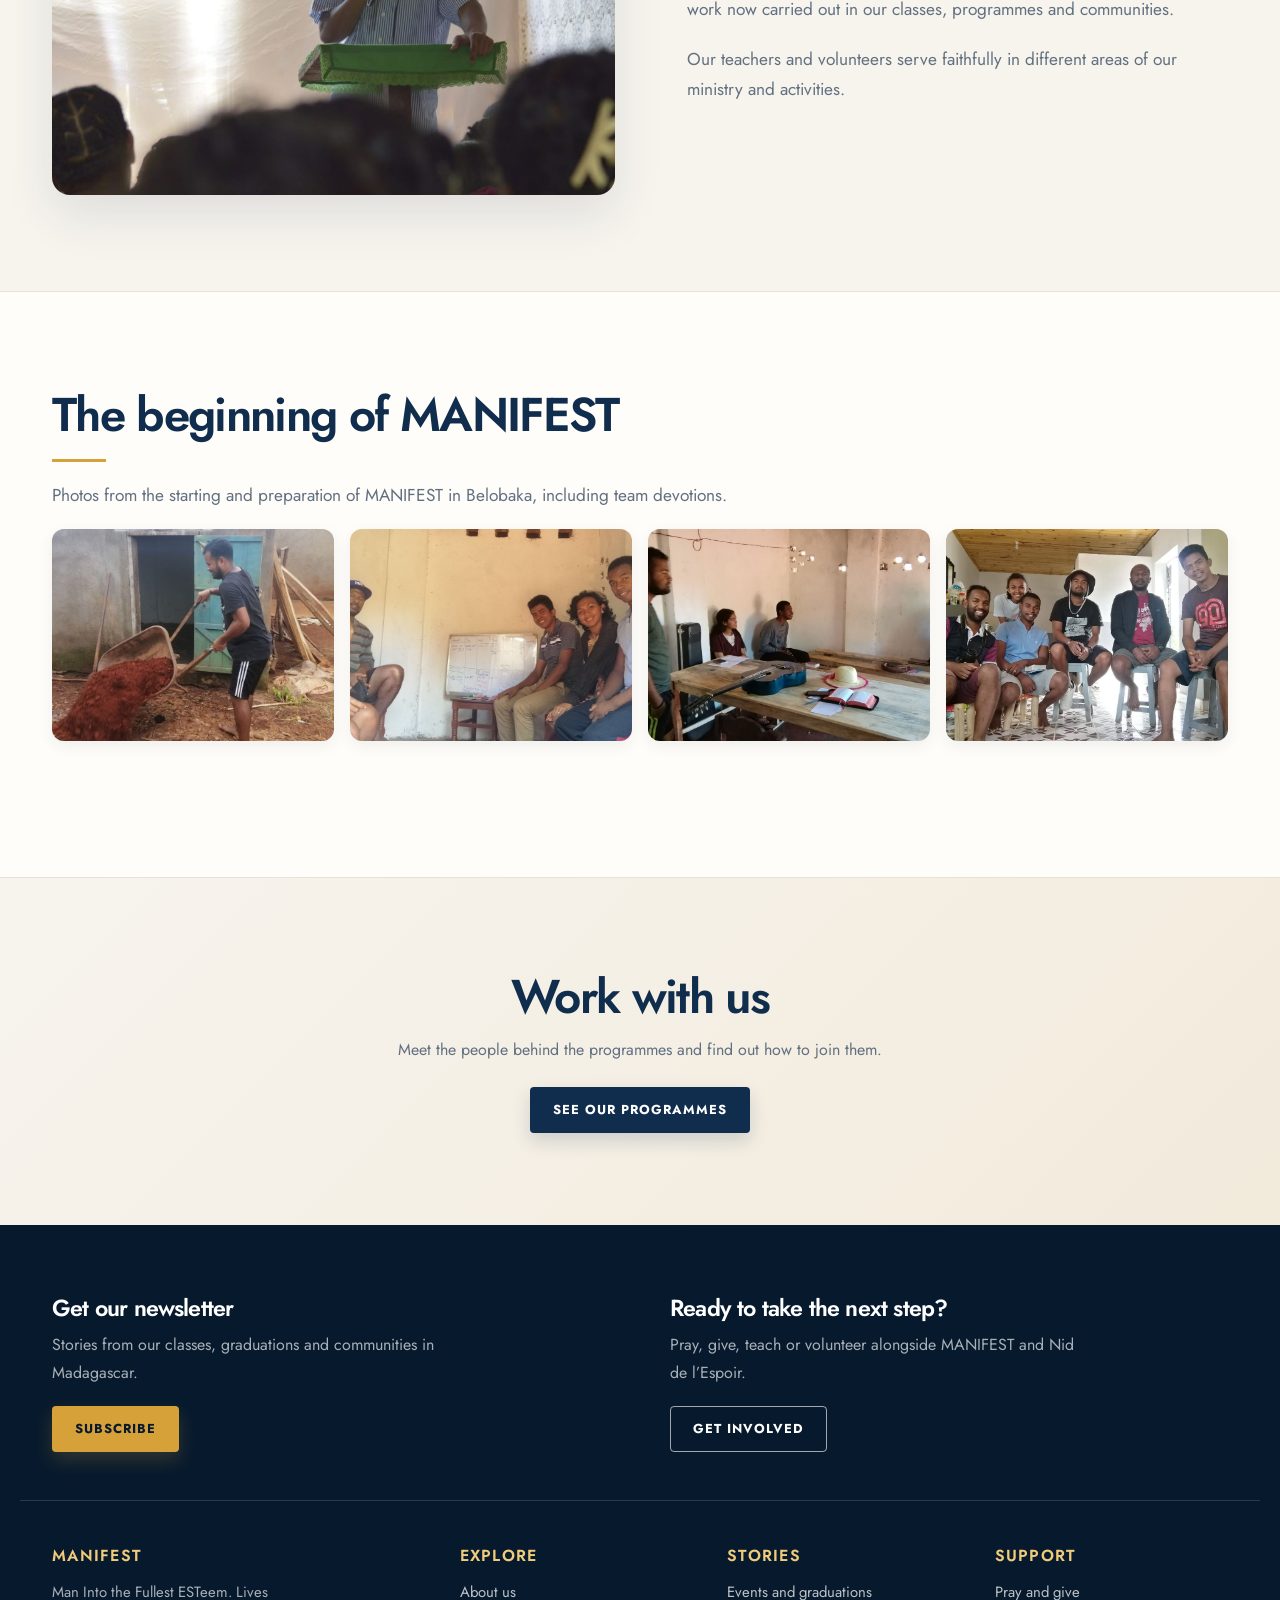
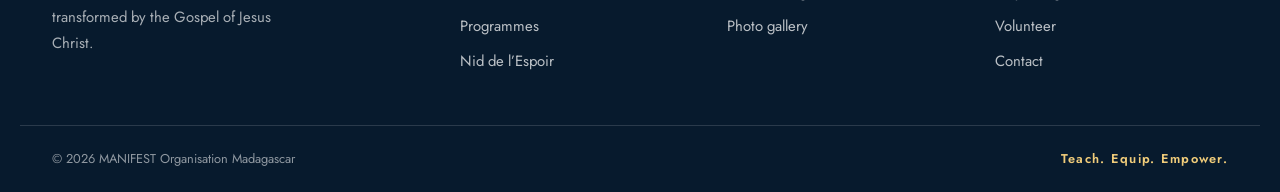
==== commit 8813e96e: "Redesign About sections and vision model Co-authored-by: arena-agent <297053741+arena-agent@users.no" ====
--- a/about.html
+++ b/about.html
@@ -27,7 +27,6 @@
       <h1>What does<br>MANIFEST mean?</h1>
       <p class="meaning-lead">Our name describes a journey: people discovering their God-given identity, growing into purpose and living with dignity.</p>
       <span class="meaning-scripture">“I have come that they may have life, and have it abundantly.” <b>John 10:10</b></span>
-      <figure class="meaning-photo"><img src="assets/img/photos/smf2026-25.jpg" alt="SMF learners growing in knowledge and confidence in Tanambazaha, Mahambo"></figure>
     </div>
     <div class="meaning-cards" aria-label="The meaning of MANIFEST">
       <article class="meaning-card"><span class="meaning-word">MAN</span><p>A person created in <strong>God’s image.</strong></p></article>
@@ -52,55 +51,61 @@
   </div>
 </section>
 
-<section class="band">
-  <div class="wrap">
-    <h2>THE REALITY</h2>
-    <p class="blurb"><b>Every community carries challenges:</b></p>
-    <ul class="facts">
-      <li>Limited opportunities.</li>
-      <li>Interrupted education.</li>
-      <li>Unemployment and economic hardship.</li>
-      <li>Young people searching for direction</li>
-      <li>Families carrying heavy burdens.</li>
-    </ul>
-    <p class="blurb"><b>But behind every challenge is a person:</b></p>
-    <ul class="facts">
-      <li>A person with dignity.</li>
-      <li>A person with potential.</li>
-      <li>A person loved by God.</li>
-    </ul>
-    <figure class="about-story-photo"><img src="assets/img/photos/covid-03.jpg" alt="MANIFEST volunteers distributing relief supplies in Belobaka" loading="lazy"></figure>
-  </div>
-</section>
-
-<section class="band alt">
-  <div class="wrap">
-    <h2>INVESTING IN PEOPLE</h2>
-    <p class="blurb">We serve people at different stages of life:</p>
-    <ul class="facts">
-      <li><b>CHILDREN:</b> Growing in faith, learning and confidence.</li>
-      <li><b>YOUTH:</b> Discovering identity, purpose and direction.</li>
-      <li><b>FAMILIES:</b> Growing in faith, responsibility and resilience.</li>
-      <li><b>PEOPLE IN NEED:</b> Finding dignity, hope and opportunities.</li>
-    </ul>
-    <p class="dream-close">Every person matters. Every life has potential.</p>
-    <figure class="about-story-photo"><img src="assets/img/photos/kids_ministry_bel-02.jpg" alt="Children gathered for a MANIFEST kids ministry session in Belobaka" loading="lazy"></figure>
-  </div>
-</section>
-
-<section class="band alt">
-  <div class="wrap">
-    <h2>Our dream</h2>
-    <p class="blurb">We dream of seeing transformed people become channels of transformation</p>
-    <ul class="facts">
-      <li>A young person who leads.</li>
-      <li>A family that strengthens others.</li>
-      <li>A skilled person who creates opportunities.</li>
-      <li>A servant of God who is renewed and equipped.</li>
-      <li>A community that becomes a blessing to others.</li>
-    </ul>
-    <p class="dream-close">Transformation received. Transformation multiplied.</p>
-    <figure class="about-story-photo"><img src="assets/img/photos/grad_literacy-02.jpg" alt="Literacy graduates celebrating their achievement" loading="lazy"></figure>
+<section class="band about-editorial">
+  <div class="wrap about-split">
+    <div class="about-copy">
+      <h2>THE REALITY</h2>
+      <p class="blurb"><b>Every community carries challenges:</b></p>
+      <ul class="facts">
+        <li>Limited opportunities.</li>
+        <li>Interrupted education.</li>
+        <li>Unemployment and economic hardship.</li>
+        <li>Young people searching for direction.</li>
+        <li>Families carrying heavy burdens.</li>
+      </ul>
+      <p class="blurb"><b>But behind every challenge is a person:</b></p>
+      <ul class="facts">
+        <li>A person with dignity.</li>
+        <li>A person with potential.</li>
+        <li>A person loved by God.</li>
+      </ul>
+    </div>
+    <figure class="about-media"><img src="assets/img/photos/covid-04.jpg" alt="Community relief prepared for families in Belobaka" loading="lazy"></figure>
+  </div>
+</section>
+
+<section class="band alt about-editorial">
+  <div class="wrap about-split about-split-media-first">
+    <figure class="about-media"><img src="assets/img/photos/kids_primary-03.jpg" alt="Primary school children growing in learning and confidence" loading="lazy"></figure>
+    <div class="about-copy">
+      <h2>INVESTING IN PEOPLE</h2>
+      <p class="blurb">We serve people at different stages of life:</p>
+      <ul class="facts">
+        <li><b>CHILDREN:</b> Growing in faith, learning and confidence.</li>
+        <li><b>YOUTH:</b> Discovering identity, purpose and direction.</li>
+        <li><b>FAMILIES:</b> Growing in faith, responsibility and resilience.</li>
+        <li><b>PEOPLE IN NEED:</b> Finding dignity, hope and opportunities.</li>
+      </ul>
+      <p class="dream-close">Every person matters. Every life has potential.</p>
+    </div>
+  </div>
+</section>
+
+<section class="band alt about-editorial">
+  <div class="wrap about-split">
+    <div class="about-copy">
+      <h2>Our dream</h2>
+      <p class="blurb">We dream of seeing transformed people become channels of transformation.</p>
+      <ul class="facts">
+        <li>A young person who leads.</li>
+        <li>A family that strengthens others.</li>
+        <li>A skilled person who creates opportunities.</li>
+        <li>A servant of God who is renewed and equipped.</li>
+        <li>A community that becomes a blessing to others.</li>
+      </ul>
+      <p class="dream-close">Transformation received. Transformation multiplied.</p>
+    </div>
+    <figure class="about-media"><img src="assets/img/photos/grad_literacy-03.jpg" alt="Literacy graduates celebrating new knowledge and opportunity" loading="lazy"></figure>
   </div>
 </section>
 
@@ -112,34 +117,40 @@
       <li>Transformation is the goal.</li>
       <li>Equipping people is the pathway.</li>
     </ul>
-    <div class="flow flow-pathway" aria-label="MANIFEST transformation pathway">
-      <div class="pathway-steps">
-        <span class="box"><small>01</small>FAITH</span>
-        <span class="box"><small>02</small>CHARACTER</span>
-        <span class="box"><small>03</small>KNOWLEDGE</span>
-        <span class="box"><small>04</small>SKILLS</span>
-        <span class="box"><small>05</small>RESPONSIBILITY</span>
-        <span class="box"><small>06</small>IMPACT</span>
+    <div class="vision-model" role="img" aria-label="Faith shapes character, knowledge, skills and responsibility, producing impact in people, families, communities and the nation">
+      <div class="vision-node vision-faith">FAITH</div>
+      <span class="vision-arrow vision-arrow-down" aria-hidden="true">↓</span>
+      <div class="vision-process">
+        <span class="vision-node">CHARACTER</span>
+        <span class="vision-arrow vision-arrow-across" aria-hidden="true">→</span>
+        <span class="vision-node">KNOWLEDGE</span>
+        <span class="vision-arrow vision-arrow-across" aria-hidden="true">→</span>
+        <span class="vision-node">SKILLS</span>
+        <span class="vision-arrow vision-arrow-across" aria-hidden="true">→</span>
+        <span class="vision-node">RESPONSIBILITY</span>
       </div>
-      <div class="pathway-bridge"><span>Transformation grows outward</span><b aria-hidden="true">↓</b></div>
-      <div class="pathway-reach">
-        <span class="box">PERSONAL</span>
-        <span class="box">FAMILY</span>
-        <span class="box">COMMUNITY</span>
-        <span class="box">NATION</span>
+      <span class="vision-arrow vision-arrow-down" aria-hidden="true">↓</span>
+      <div class="vision-node vision-impact">IMPACT</div>
+      <span class="vision-arrow vision-arrow-down" aria-hidden="true">↓</span>
+      <div class="vision-reach">
+        <span class="vision-node">Personal</span>
+        <span class="vision-node">Family</span>
+        <span class="vision-node">Community</span>
+        <span class="vision-node">Nation</span>
       </div>
-    </div>
-    <p class="flow-end">From transformed lives to transformed communities.</p>
-    <figure class="about-story-photo"><img src="assets/img/photos/andekaleka-02.jpg" alt="A MANIFEST teaching journey through difficult roads to Andekaleka" loading="lazy"></figure>
-  </div>
-</section>
-
-<section class="band">
-  <div class="wrap">
-    <h2>Our calling in Scripture</h2>
-    <p class="blurb">The vision rests on three promises we hold to: that we will go to different nations to bring the gospel of the Kingdom;
-    that we will bring life and hope to the needy and the poor; and that through us then nations will be blessed and live in abundant life.</p>
-    <figure class="about-story-photo"><img src="assets/img/photos/mahambo-bible-reading-03.jpg" alt="Young people gathering for Bible reading in Mahambo" loading="lazy"></figure>
+      <p class="vision-model-caption">From transformed lives to transformed communities.</p>
+    </div>
+  </div>
+</section>
+
+<section class="band about-editorial">
+  <div class="wrap about-split about-split-media-first">
+    <figure class="about-media"><img src="assets/img/photos/mahambo-bible-reading-05.jpg" alt="Young people reading Scripture together in Mahambo" loading="lazy"></figure>
+    <div class="about-copy">
+      <h2>Our calling in Scripture</h2>
+      <p class="blurb">The vision rests on three promises we hold to: that we will go to different nations to bring the gospel of the Kingdom;
+      that we will bring life and hope to the needy and the poor; and that through us then nations will be blessed and live in abundant life.</p>
+    </div>
   </div>
 </section>
 
@@ -158,9 +169,13 @@
 
 <section class="band alt">
   <div class="wrap">
-    <h2>Ten core values</h2>
-    <p class="blurb">MANIFEST holds ten core values. Each is rooted in Scripture and chosen because of its direct relevance to the youth, the regions, and the challenges this project is addressing.</p>
-    <figure class="about-story-photo"><img src="assets/img/photos/serving-04.jpg" alt="MANIFEST serving team demonstrating servanthood through foot washing" loading="lazy"></figure>
+    <div class="about-split about-values-lead">
+      <div class="about-copy">
+        <h2>Ten core values</h2>
+        <p class="blurb">MANIFEST holds ten core values. Each is rooted in Scripture and chosen because of its direct relevance to the youth, the regions, and the challenges this project is addressing.</p>
+      </div>
+      <figure class="about-media"><img src="assets/img/photos/serving-03.jpg" alt="MANIFEST community gathered in fellowship and service" loading="lazy"></figure>
+    </div>
     <div class="values">
       <article class="value"><h3>Honouring Others</h3><p class="ref">(Isaiah 43:4; Genesis 1:26)</p><p>We chose this value because every young person we serve — however marginalised or overlooked by society — is treated as beloved and made in the image of God. This directly counters the shame and low self-worth that many Malagasy youth carry.</p></article>
       <article class="value"><h3>Spirit-Led &amp; Obedient</h3><p class="ref">(Acts 8:26; 1 John 2:17; John 8:28)</p><p>We chose this value because MANIFEST is first a spiritual work, not merely a social programme. "No word, no go" keeps our activities anchored in God's direction rather than our own agenda, and our sense of security in the centre of His will.</p></article>
@@ -195,7 +210,7 @@
   </div>
 </section>
 
-<section class="cta-band about-cta-photo">
+<section class="cta-band">
   <div class="wrap">
     <h2>Work with us</h2>
     <p>Meet the people behind the programmes and find out how to join them.</p>
--- a/assets/css/style.css
+++ b/assets/css/style.css
@@ -403,20 +403,45 @@
   .gallery-page .grid{grid-template-columns:1fr}
 }
 
-/* About-page editorial photography */
-.about-page .meaning-photo{margin:30px 0 0;overflow:hidden;border:1px solid rgba(240,204,122,.28);border-radius:14px;box-shadow:0 18px 40px rgba(7,26,45,.22)}
-.about-page .meaning-photo img{display:block;width:100%;height:190px;object-fit:cover;object-position:center 44%}
-.about-page .about-story-photo{margin:42px 0 0;overflow:hidden;border-radius:var(--radius);background:#e9ecee;box-shadow:var(--shadow-soft)}
-.about-page .about-story-photo img{display:block;width:100%;height:clamp(280px,34vw,420px);object-fit:cover;object-position:center}
-.about-page .about-cta-photo{position:relative;isolation:isolate;background:linear-gradient(100deg,rgba(7,26,45,.9),rgba(16,45,77,.72)),url('../img/photos/serving-02.jpg') center 45%/cover no-repeat;color:#fff}
-.about-page .about-cta-photo::before{content:"";position:absolute;z-index:-1;inset:0;background:linear-gradient(90deg,rgba(215,161,58,.12),transparent 52%)}
-.about-page .about-cta-photo h2{color:#fff}
-.about-page .about-cta-photo p{color:rgba(255,255,255,.83)}
-.about-page .about-cta-photo .btn-navy{background:var(--gold);color:var(--navy-2);box-shadow:0 12px 30px rgba(7,26,45,.26)}
-.about-page .about-cta-photo .btn-navy:hover{background:var(--gold-light)}
+/* About-page editorial layouts inspired by the supplied references */
+.about-page .about-split{display:grid;grid-template-columns:minmax(0,1fr) minmax(380px,.98fr);gap:68px;align-items:center}
+.about-page .about-split-media-first{grid-template-columns:minmax(380px,.98fr) minmax(0,1fr)}
+.about-page .about-copy{min-width:0}
+.about-page .about-copy h2::after{content:"";display:block;width:54px;height:3px;margin-top:17px;background:var(--gold)}
+.about-page .about-media{position:relative;margin:0;overflow:hidden;border-radius:var(--radius);background:#e8ecef;box-shadow:var(--shadow)}
+.about-page .about-media::after{content:"";position:absolute;inset:auto 0 0;height:26%;background:linear-gradient(transparent,rgba(7,26,45,.16));pointer-events:none}
+.about-page .about-media img{display:block;width:100%;aspect-ratio:16/10;object-fit:cover;object-position:center}
+.about-page .about-values-lead{margin-bottom:44px}
+.about-page .about-values-lead .about-media img{object-position:center 42%}
+
+/* Recreated transformation model — built in HTML/CSS, not inserted as an image. */
+.about-page .vision-model{margin-top:42px;padding:54px 44px 42px;border:1px solid rgba(16,45,77,.09);border-radius:22px;background:linear-gradient(145deg,#fffdf9,#f7f2e9);box-shadow:var(--shadow-soft);text-align:center}
+.about-page .vision-node{display:flex;align-items:center;justify-content:center;min-height:76px;padding:17px 24px;border:1px solid rgba(215,161,58,.75);border-radius:10px;background:var(--navy);box-shadow:0 12px 24px rgba(16,45,77,.15);color:#fff;font-size:clamp(.92rem,1.5vw,1.15rem);font-weight:700;letter-spacing:.09em;text-align:center;text-transform:uppercase}
+.about-page .vision-faith,.about-page .vision-impact{width:min(210px,100%);margin-inline:auto}
+.about-page .vision-arrow{display:block;color:var(--gold);font-size:2.35rem;font-weight:600;line-height:1}
+.about-page .vision-arrow-down{margin:13px 0}
+.about-page .vision-process{display:grid;grid-template-columns:minmax(150px,1fr) 38px minmax(160px,1fr) 38px minmax(120px,.72fr) 38px minmax(190px,1.2fr);gap:10px;align-items:center}
+.about-page .vision-arrow-across{font-size:2rem}
+.about-page .vision-reach{display:grid;grid-template-columns:repeat(4,minmax(0,1fr));gap:16px;max-width:820px;margin:0 auto}
+.about-page .vision-reach .vision-node{min-height:70px;text-transform:none}
+.about-page .vision-model-caption{margin:34px 0 0;color:var(--navy);font-size:clamp(1.1rem,2.4vw,1.55rem);font-style:italic;font-weight:700;letter-spacing:.01em}
+
+@media (max-width:980px){
+  .about-page .about-split,.about-page .about-split-media-first{grid-template-columns:1fr;gap:34px}
+  .about-page .about-split>.about-copy{order:1}
+  .about-page .about-split>.about-media{order:2}
+  .about-page .about-media img{aspect-ratio:16/8}
+  .about-page .vision-model{padding-inline:28px}
+  .about-page .vision-process{grid-template-columns:1fr;gap:10px;max-width:460px;margin-inline:auto}
+  .about-page .vision-arrow-across{transform:rotate(90deg)}
+  .about-page .vision-reach{grid-template-columns:repeat(2,minmax(0,1fr));max-width:560px}
+}
 
 @media (max-width:640px){
-  .about-page .meaning-photo img{height:210px}
-  .about-page .about-story-photo{margin-top:30px}
-  .about-page .about-story-photo img{height:260px}
-}
+  .about-page .about-media img{aspect-ratio:4/3}
+  .about-page .about-values-lead{margin-bottom:32px}
+  .about-page .vision-model{margin-top:30px;padding:36px 18px 30px;border-radius:16px}
+  .about-page .vision-node{min-height:64px;padding:14px 16px;font-size:.88rem}
+  .about-page .vision-reach{gap:10px}
+  .about-page .vision-model-caption{margin-top:27px}
+}
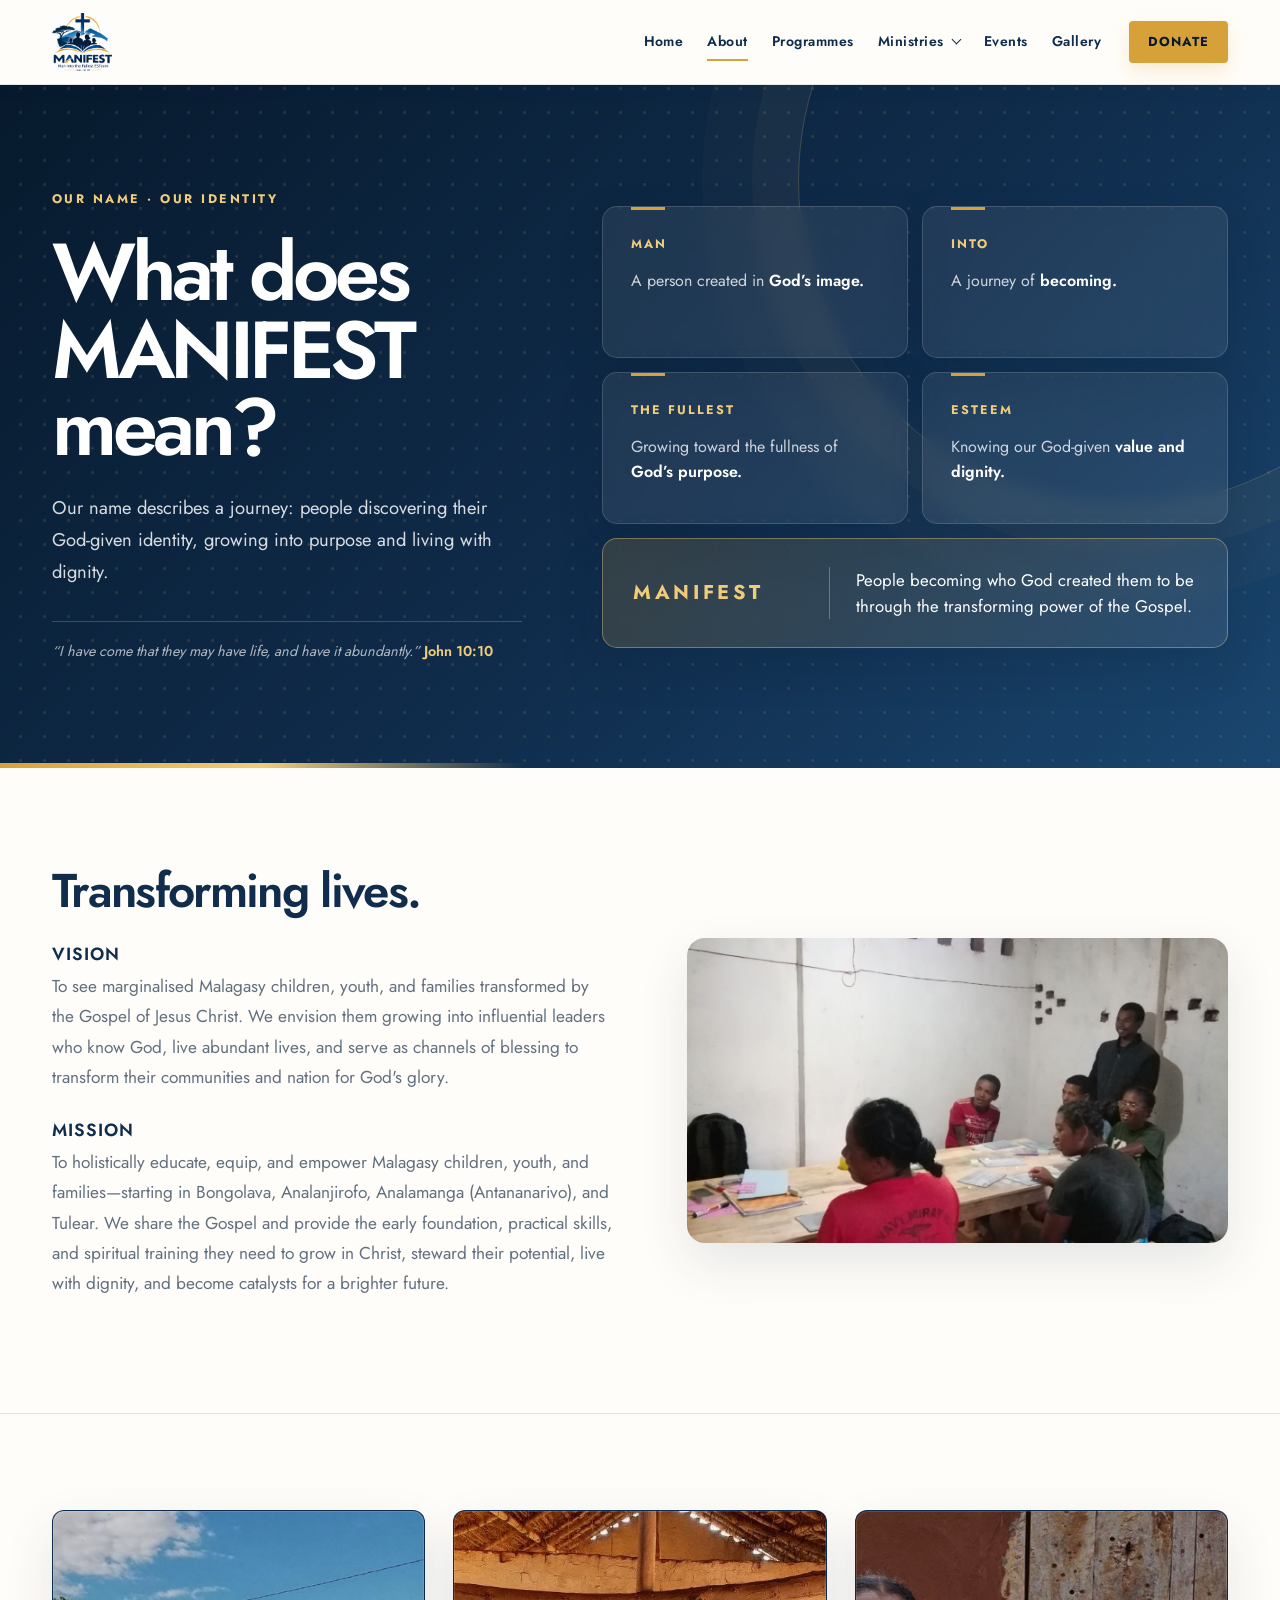
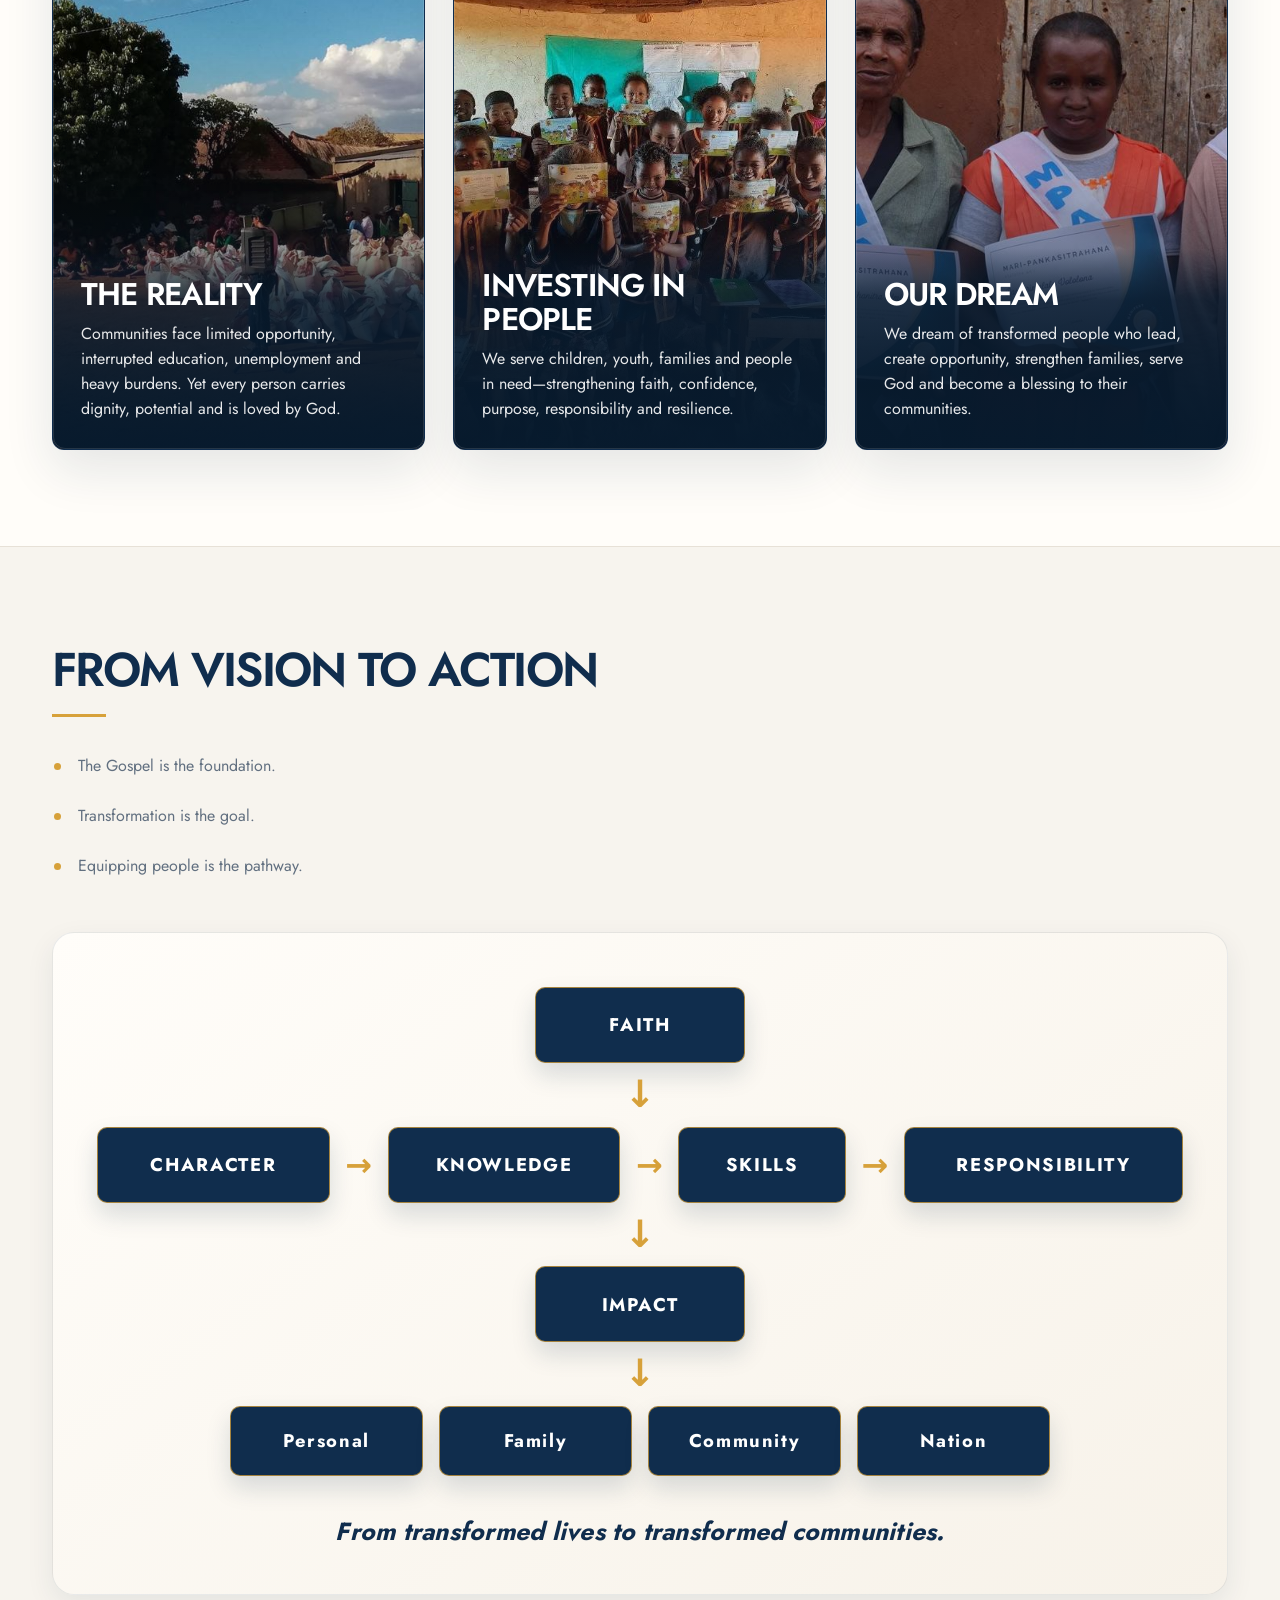
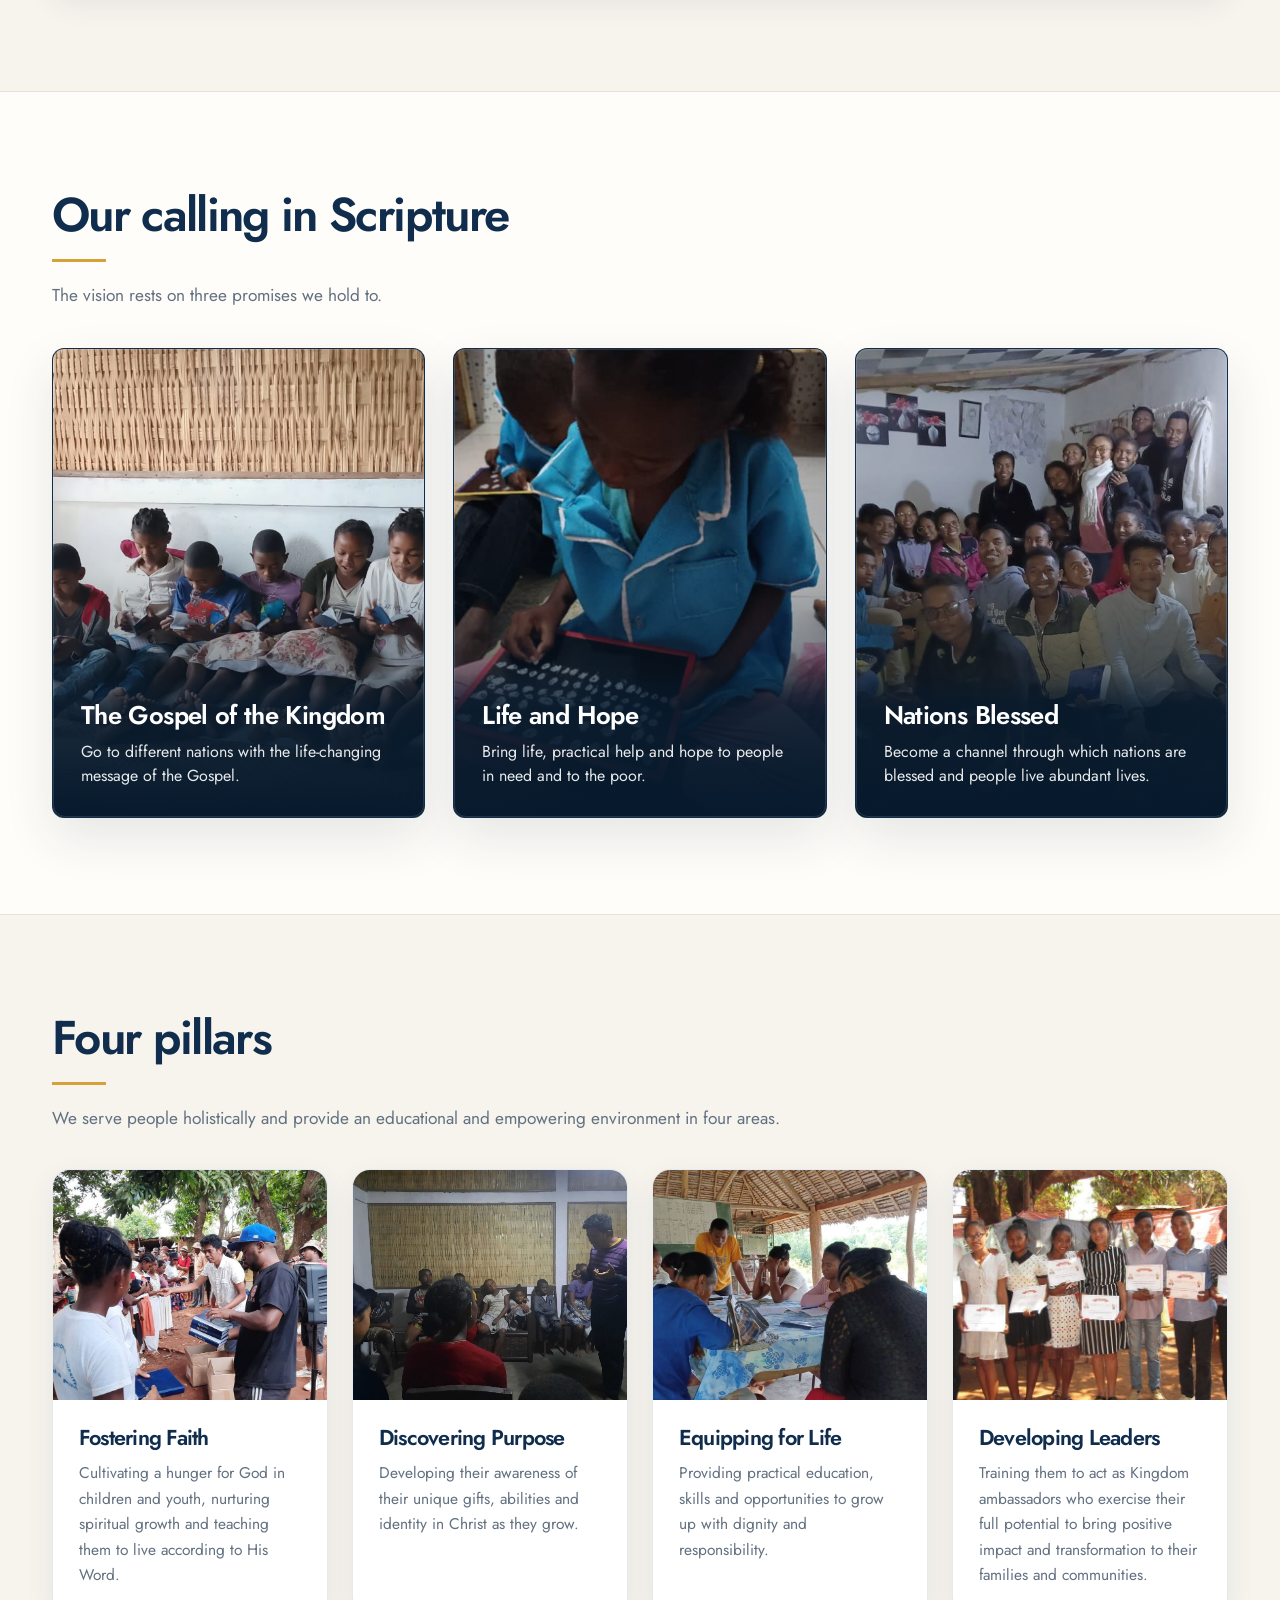
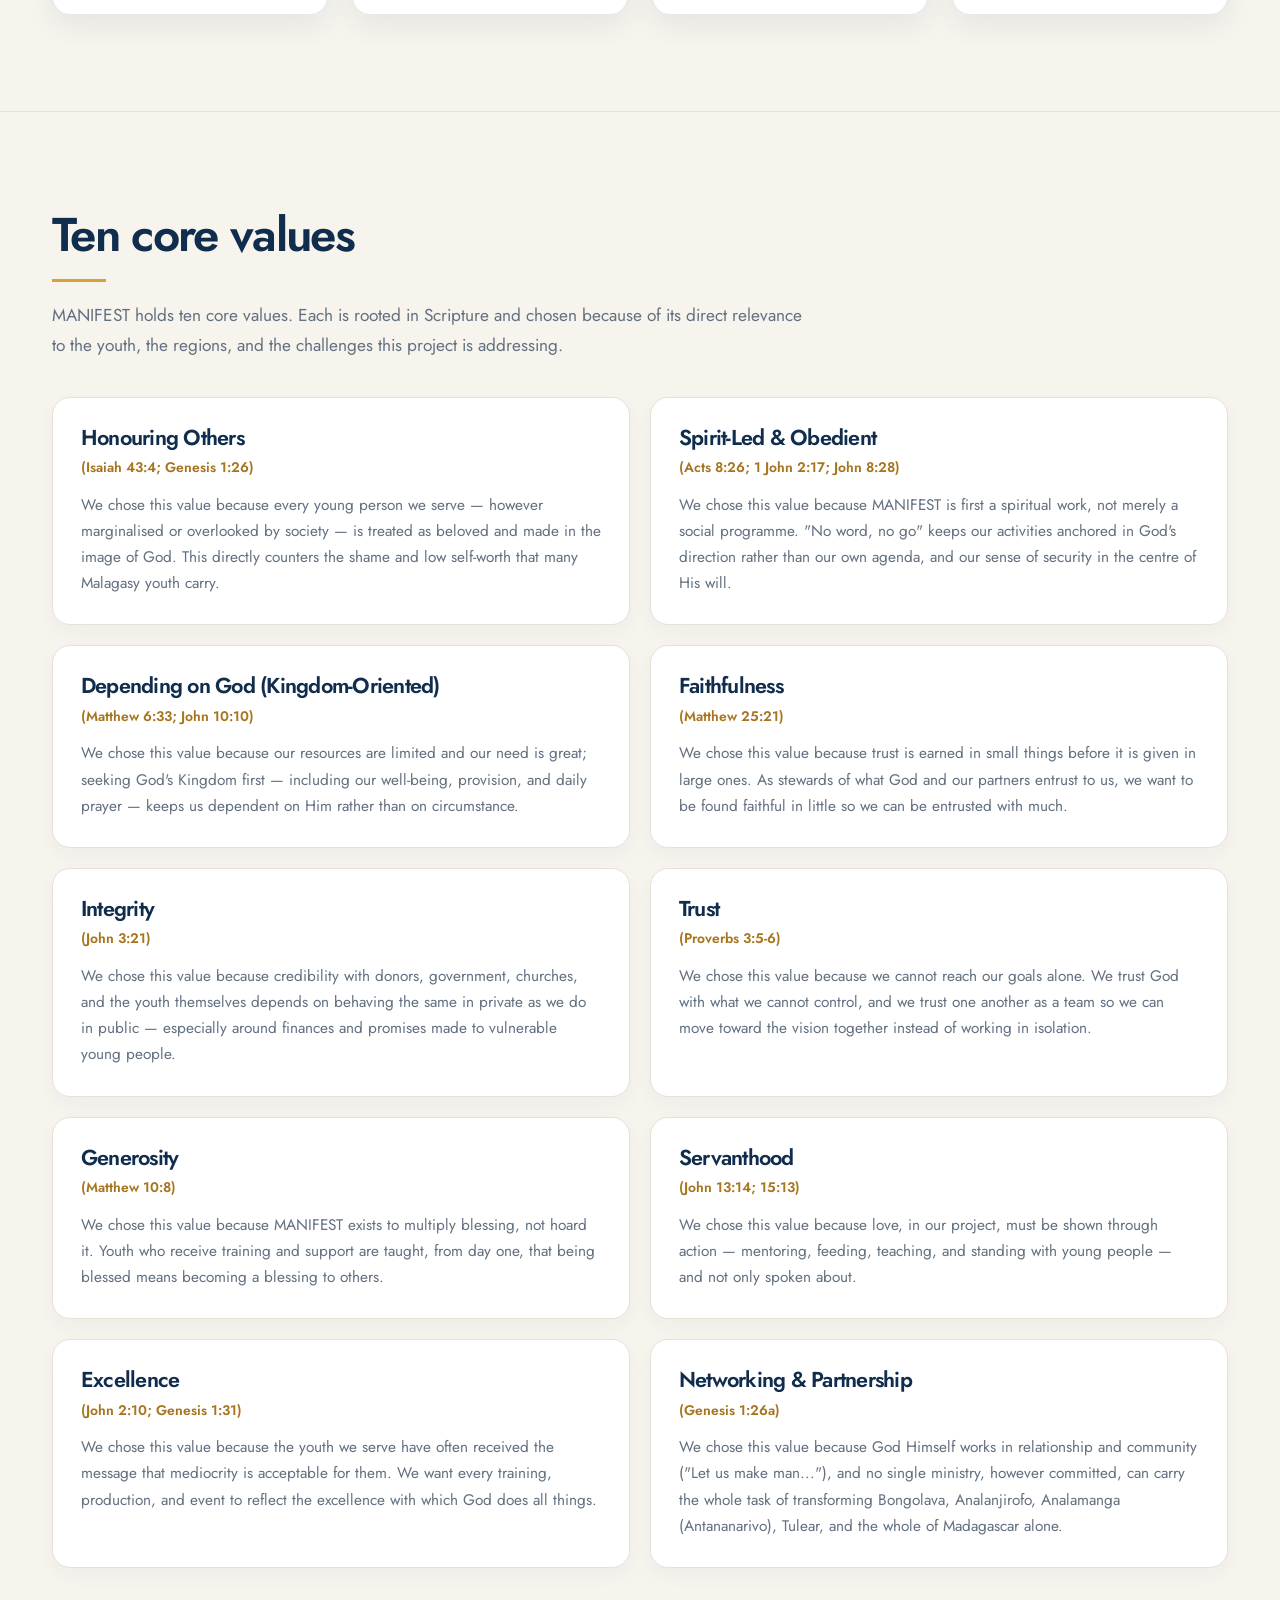
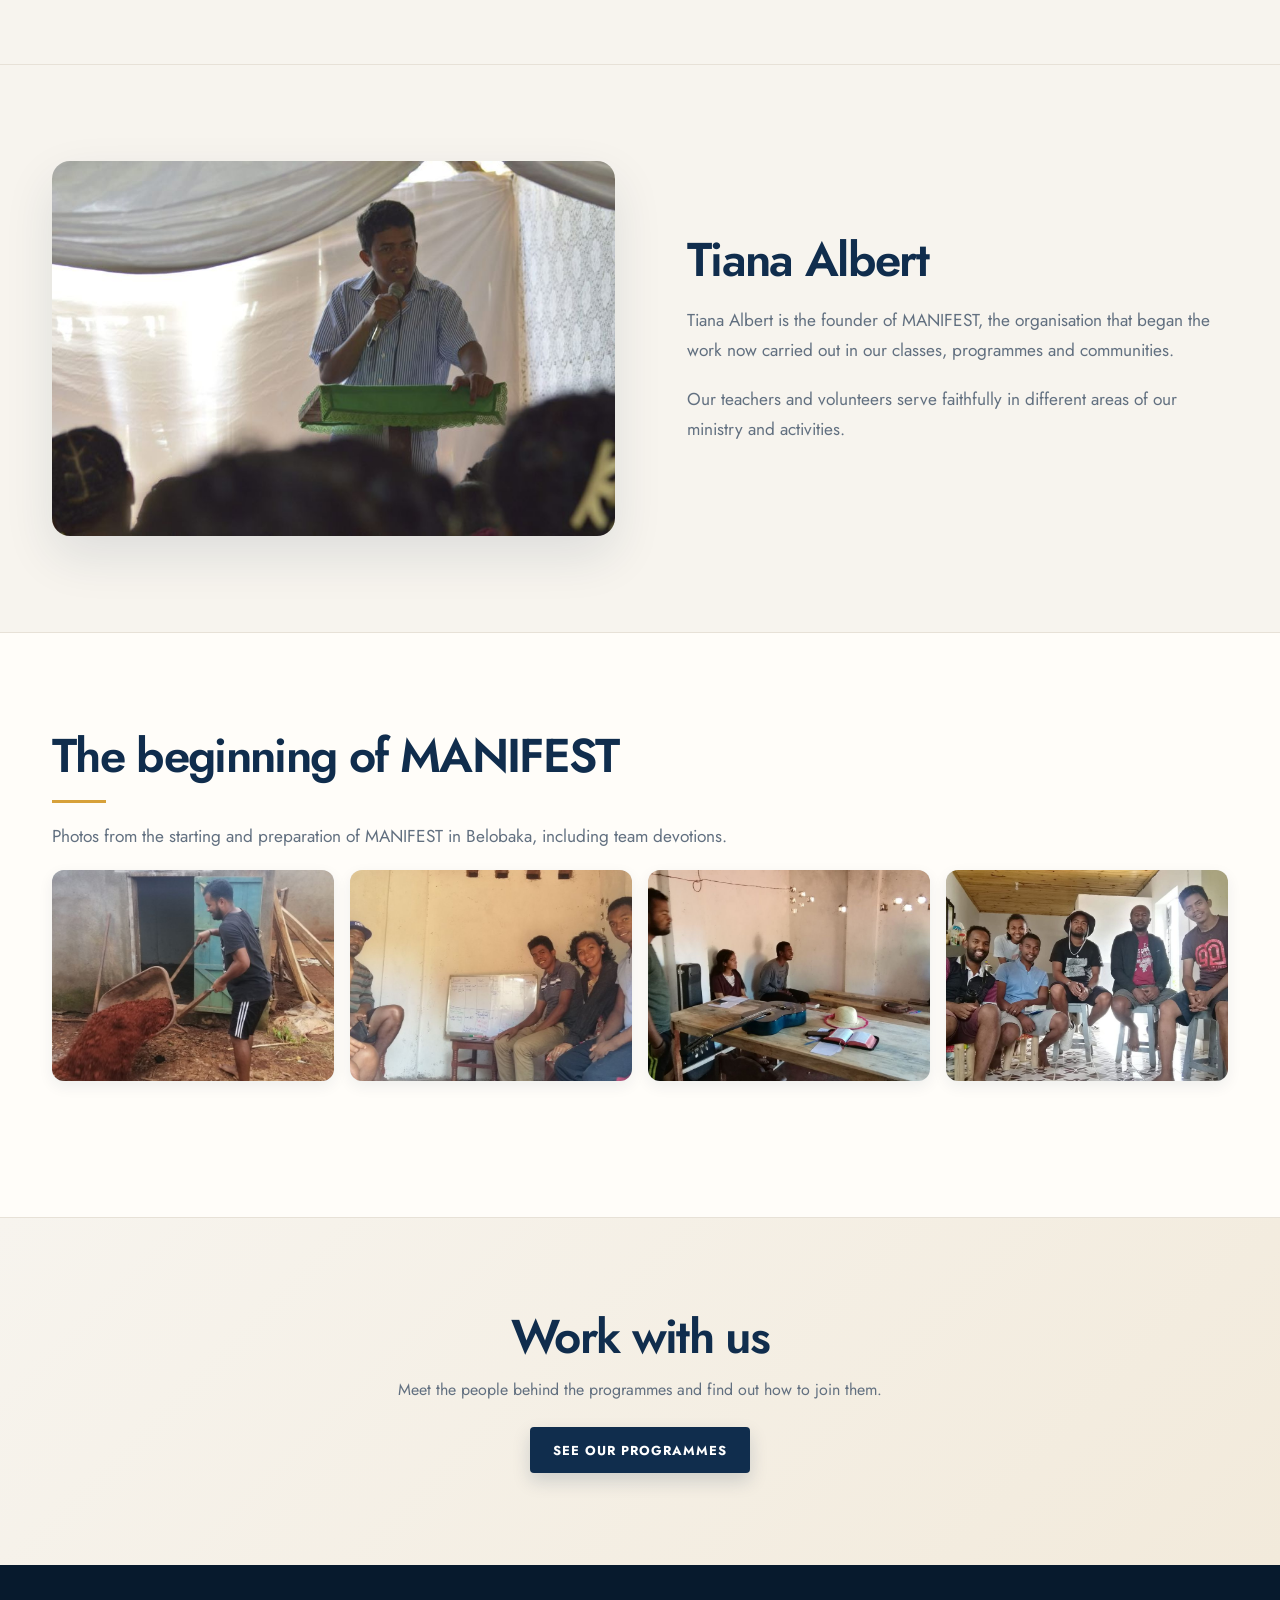
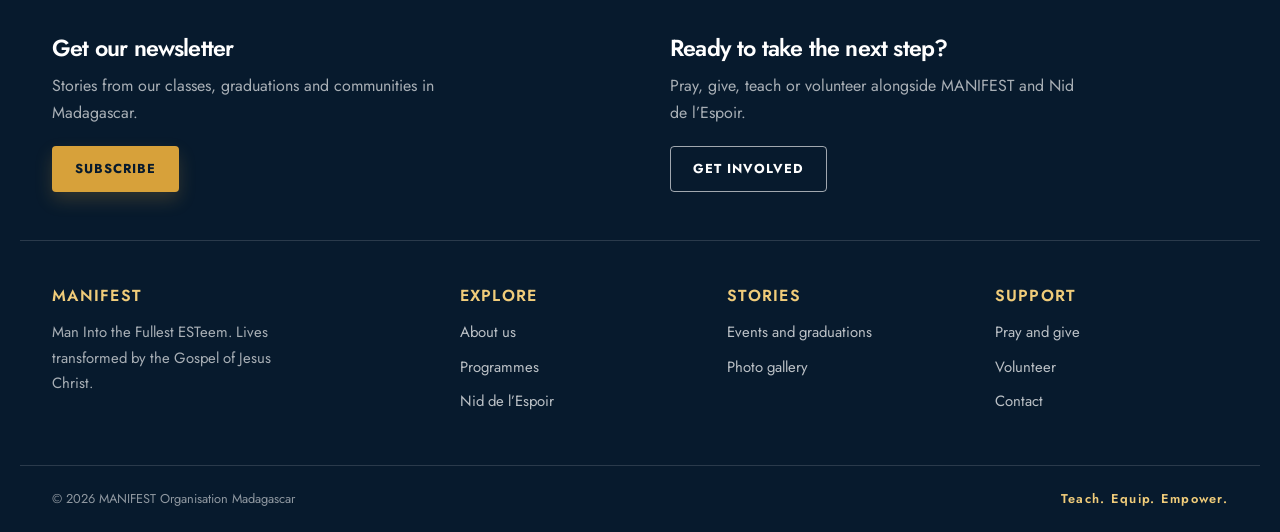
==== commit 5464df49: "Use photographic card layouts on About page Co-authored-by: arena-agent <297053741+arena-agent@users" ====
--- a/about.html
+++ b/about.html
@@ -51,61 +51,31 @@
   </div>
 </section>
 
-<section class="band about-editorial">
-  <div class="wrap about-split">
-    <div class="about-copy">
-      <h2>THE REALITY</h2>
-      <p class="blurb"><b>Every community carries challenges:</b></p>
-      <ul class="facts">
-        <li>Limited opportunities.</li>
-        <li>Interrupted education.</li>
-        <li>Unemployment and economic hardship.</li>
-        <li>Young people searching for direction.</li>
-        <li>Families carrying heavy burdens.</li>
-      </ul>
-      <p class="blurb"><b>But behind every challenge is a person:</b></p>
-      <ul class="facts">
-        <li>A person with dignity.</li>
-        <li>A person with potential.</li>
-        <li>A person loved by God.</li>
-      </ul>
-    </div>
-    <figure class="about-media"><img src="assets/img/photos/covid-04.jpg" alt="Community relief prepared for families in Belobaka" loading="lazy"></figure>
-  </div>
-</section>
-
-<section class="band alt about-editorial">
-  <div class="wrap about-split about-split-media-first">
-    <figure class="about-media"><img src="assets/img/photos/kids_primary-03.jpg" alt="Primary school children growing in learning and confidence" loading="lazy"></figure>
-    <div class="about-copy">
-      <h2>INVESTING IN PEOPLE</h2>
-      <p class="blurb">We serve people at different stages of life:</p>
-      <ul class="facts">
-        <li><b>CHILDREN:</b> Growing in faith, learning and confidence.</li>
-        <li><b>YOUTH:</b> Discovering identity, purpose and direction.</li>
-        <li><b>FAMILIES:</b> Growing in faith, responsibility and resilience.</li>
-        <li><b>PEOPLE IN NEED:</b> Finding dignity, hope and opportunities.</li>
-      </ul>
-      <p class="dream-close">Every person matters. Every life has potential.</p>
-    </div>
-  </div>
-</section>
-
-<section class="band alt about-editorial">
-  <div class="wrap about-split">
-    <div class="about-copy">
-      <h2>Our dream</h2>
-      <p class="blurb">We dream of seeing transformed people become channels of transformation.</p>
-      <ul class="facts">
-        <li>A young person who leads.</li>
-        <li>A family that strengthens others.</li>
-        <li>A skilled person who creates opportunities.</li>
-        <li>A servant of God who is renewed and equipped.</li>
-        <li>A community that becomes a blessing to others.</li>
-      </ul>
-      <p class="dream-close">Transformation received. Transformation multiplied.</p>
-    </div>
-    <figure class="about-media"><img src="assets/img/photos/grad_literacy-03.jpg" alt="Literacy graduates celebrating new knowledge and opportunity" loading="lazy"></figure>
+<section class="band about-card-band">
+  <div class="wrap">
+    <div class="about-card-grid">
+      <article class="about-photo-card about-card-reality">
+        <img src="assets/img/photos/covid-04.jpg" alt="Community relief prepared for families in Belobaka" loading="lazy">
+        <div class="about-photo-card-content">
+          <h2>THE REALITY</h2>
+          <p>Communities face limited opportunity, interrupted education, unemployment and heavy burdens. Yet every person carries dignity, potential and is loved by God.</p>
+        </div>
+      </article>
+      <article class="about-photo-card about-card-investing">
+        <img src="assets/img/photos/kids_primary-03.jpg" alt="Primary school children growing in learning and confidence" loading="lazy">
+        <div class="about-photo-card-content">
+          <h2>INVESTING IN PEOPLE</h2>
+          <p>We serve children, youth, families and people in need—strengthening faith, confidence, purpose, responsibility and resilience.</p>
+        </div>
+      </article>
+      <article class="about-photo-card about-card-dream">
+        <img src="assets/img/photos/grad_literacy-03.jpg" alt="Literacy graduates celebrating new knowledge and opportunity" loading="lazy">
+        <div class="about-photo-card-content">
+          <h2>OUR DREAM</h2>
+          <p>We dream of transformed people who lead, create opportunity, strengthen families, serve God and become a blessing to their communities.</p>
+        </div>
+      </article>
+    </div>
   </div>
 </section>
 
@@ -143,13 +113,32 @@
   </div>
 </section>
 
-<section class="band about-editorial">
-  <div class="wrap about-split about-split-media-first">
-    <figure class="about-media"><img src="assets/img/photos/mahambo-bible-reading-05.jpg" alt="Young people reading Scripture together in Mahambo" loading="lazy"></figure>
-    <div class="about-copy">
-      <h2>Our calling in Scripture</h2>
-      <p class="blurb">The vision rests on three promises we hold to: that we will go to different nations to bring the gospel of the Kingdom;
-      that we will bring life and hope to the needy and the poor; and that through us then nations will be blessed and live in abundant life.</p>
+<section class="band about-calling-cards">
+  <div class="wrap">
+    <h2>Our calling in Scripture</h2>
+    <p class="blurb">The vision rests on three promises we hold to.</p>
+    <div class="about-card-grid about-card-grid-compact">
+      <article class="about-photo-card">
+        <img src="assets/img/photos/mahambo-bible-reading-05.jpg" alt="Young people reading Scripture together in Mahambo" loading="lazy">
+        <div class="about-photo-card-content">
+          <h3>The Gospel of the Kingdom</h3>
+          <p>Go to different nations with the life-changing message of the Gospel.</p>
+        </div>
+      </article>
+      <article class="about-photo-card">
+        <img src="assets/img/photos/nid-counting.jpg" alt="A child learning at Nid de l’Espoir" loading="lazy">
+        <div class="about-photo-card-content">
+          <h3>Life and Hope</h3>
+          <p>Bring life, practical help and hope to people in need and to the poor.</p>
+        </div>
+      </article>
+      <article class="about-photo-card">
+        <img src="assets/img/photos/serving-03.jpg" alt="MANIFEST community gathered in fellowship and service" loading="lazy">
+        <div class="about-photo-card-content">
+          <h3>Nations Blessed</h3>
+          <p>Become a channel through which nations are blessed and people live abundant lives.</p>
+        </div>
+      </article>
     </div>
   </div>
 </section>
@@ -169,13 +158,8 @@
 
 <section class="band alt">
   <div class="wrap">
-    <div class="about-split about-values-lead">
-      <div class="about-copy">
-        <h2>Ten core values</h2>
-        <p class="blurb">MANIFEST holds ten core values. Each is rooted in Scripture and chosen because of its direct relevance to the youth, the regions, and the challenges this project is addressing.</p>
-      </div>
-      <figure class="about-media"><img src="assets/img/photos/serving-03.jpg" alt="MANIFEST community gathered in fellowship and service" loading="lazy"></figure>
-    </div>
+    <h2>Ten core values</h2>
+    <p class="blurb">MANIFEST holds ten core values. Each is rooted in Scripture and chosen because of its direct relevance to the youth, the regions, and the challenges this project is addressing.</p>
     <div class="values">
       <article class="value"><h3>Honouring Others</h3><p class="ref">(Isaiah 43:4; Genesis 1:26)</p><p>We chose this value because every young person we serve — however marginalised or overlooked by society — is treated as beloved and made in the image of God. This directly counters the shame and low self-worth that many Malagasy youth carry.</p></article>
       <article class="value"><h3>Spirit-Led &amp; Obedient</h3><p class="ref">(Acts 8:26; 1 John 2:17; John 8:28)</p><p>We chose this value because MANIFEST is first a spiritual work, not merely a social programme. "No word, no go" keeps our activities anchored in God's direction rather than our own agenda, and our sense of security in the centre of His will.</p></article>
--- a/assets/css/style.css
+++ b/assets/css/style.css
@@ -403,16 +403,23 @@
   .gallery-page .grid{grid-template-columns:1fr}
 }
 
-/* About-page editorial layouts inspired by the supplied references */
-.about-page .about-split{display:grid;grid-template-columns:minmax(0,1fr) minmax(380px,.98fr);gap:68px;align-items:center}
-.about-page .about-split-media-first{grid-template-columns:minmax(380px,.98fr) minmax(0,1fr)}
-.about-page .about-copy{min-width:0}
-.about-page .about-copy h2::after{content:"";display:block;width:54px;height:3px;margin-top:17px;background:var(--gold)}
-.about-page .about-media{position:relative;margin:0;overflow:hidden;border-radius:var(--radius);background:#e8ecef;box-shadow:var(--shadow)}
-.about-page .about-media::after{content:"";position:absolute;inset:auto 0 0;height:26%;background:linear-gradient(transparent,rgba(7,26,45,.16));pointer-events:none}
-.about-page .about-media img{display:block;width:100%;aspect-ratio:16/10;object-fit:cover;object-position:center}
-.about-page .about-values-lead{margin-bottom:44px}
-.about-page .about-values-lead .about-media img{object-position:center 42%}
+/* About-page photographic cards inspired by the supplied reference */
+.about-page .about-card-grid{display:grid;grid-template-columns:repeat(3,minmax(0,1fr));gap:28px}
+.about-page .about-photo-card{position:relative;min-height:540px;overflow:hidden;border:1px solid rgba(16,45,77,.1);border-radius:12px;background:var(--navy);box-shadow:var(--shadow)}
+.about-page .about-photo-card>img{position:absolute;inset:0;display:block;width:100%;height:100%;object-fit:cover;object-position:center;transition:transform .65s ease,filter .65s ease}
+.about-page .about-photo-card::before{content:"";position:absolute;z-index:1;inset:0;background:linear-gradient(180deg,rgba(7,26,45,.02) 26%,rgba(7,26,45,.18) 48%,rgba(7,26,45,.96) 100%)}
+.about-page .about-photo-card::after{content:"";position:absolute;z-index:3;inset:0;border:1px solid rgba(255,255,255,.12);border-radius:inherit;pointer-events:none}
+.about-page .about-photo-card:hover>img{transform:scale(1.035);filter:saturate(1.06)}
+.about-page .about-photo-card-content{position:absolute;z-index:2;right:0;bottom:0;left:0;padding:30px 28px 28px;background:linear-gradient(180deg,rgba(7,26,45,0),rgba(7,26,45,.72) 26%,rgba(7,26,45,.91));color:#fff}
+.about-page .about-photo-card h2,.about-page .about-photo-card h3{margin:0 0 10px;color:#fff;line-height:1.08;letter-spacing:-.025em}
+.about-page .about-photo-card h2{font-size:clamp(1.75rem,2.45vw,2.35rem)}
+.about-page .about-photo-card h3{font-size:clamp(1.55rem,2vw,2rem)}
+.about-page .about-photo-card p{margin:0;color:rgba(255,255,255,.9);font-size:1rem;line-height:1.55}
+.about-page .about-card-grid-compact{margin-top:38px}
+.about-page .about-card-grid-compact .about-photo-card{min-height:470px}
+.about-page .about-card-reality>img{object-position:center}
+.about-page .about-card-investing>img{object-position:center 42%}
+.about-page .about-card-dream>img{object-position:center}
 
 /* Recreated transformation model — built in HTML/CSS, not inserted as an image. */
 .about-page .vision-model{margin-top:42px;padding:54px 44px 42px;border:1px solid rgba(16,45,77,.09);border-radius:22px;background:linear-gradient(145deg,#fffdf9,#f7f2e9);box-shadow:var(--shadow-soft);text-align:center}
@@ -427,10 +434,8 @@
 .about-page .vision-model-caption{margin:34px 0 0;color:var(--navy);font-size:clamp(1.1rem,2.4vw,1.55rem);font-style:italic;font-weight:700;letter-spacing:.01em}
 
 @media (max-width:980px){
-  .about-page .about-split,.about-page .about-split-media-first{grid-template-columns:1fr;gap:34px}
-  .about-page .about-split>.about-copy{order:1}
-  .about-page .about-split>.about-media{order:2}
-  .about-page .about-media img{aspect-ratio:16/8}
+  .about-page .about-card-grid{grid-template-columns:repeat(2,minmax(0,1fr))}
+  .about-page .about-card-grid>.about-photo-card:last-child:nth-child(odd){grid-column:1/-1;min-height:460px}
   .about-page .vision-model{padding-inline:28px}
   .about-page .vision-process{grid-template-columns:1fr;gap:10px;max-width:460px;margin-inline:auto}
   .about-page .vision-arrow-across{transform:rotate(90deg)}
@@ -438,8 +443,10 @@
 }
 
 @media (max-width:640px){
-  .about-page .about-media img{aspect-ratio:4/3}
-  .about-page .about-values-lead{margin-bottom:32px}
+  .about-page .about-card-grid{grid-template-columns:1fr;gap:18px}
+  .about-page .about-card-grid>.about-photo-card:last-child:nth-child(odd){grid-column:auto;min-height:440px}
+  .about-page .about-photo-card,.about-page .about-card-grid-compact .about-photo-card{min-height:440px}
+  .about-page .about-photo-card-content{padding:28px 22px 24px}
   .about-page .vision-model{margin-top:30px;padding:36px 18px 30px;border-radius:16px}
   .about-page .vision-node{min-height:64px;padding:14px 16px;font-size:.88rem}
   .about-page .vision-reach{gap:10px}
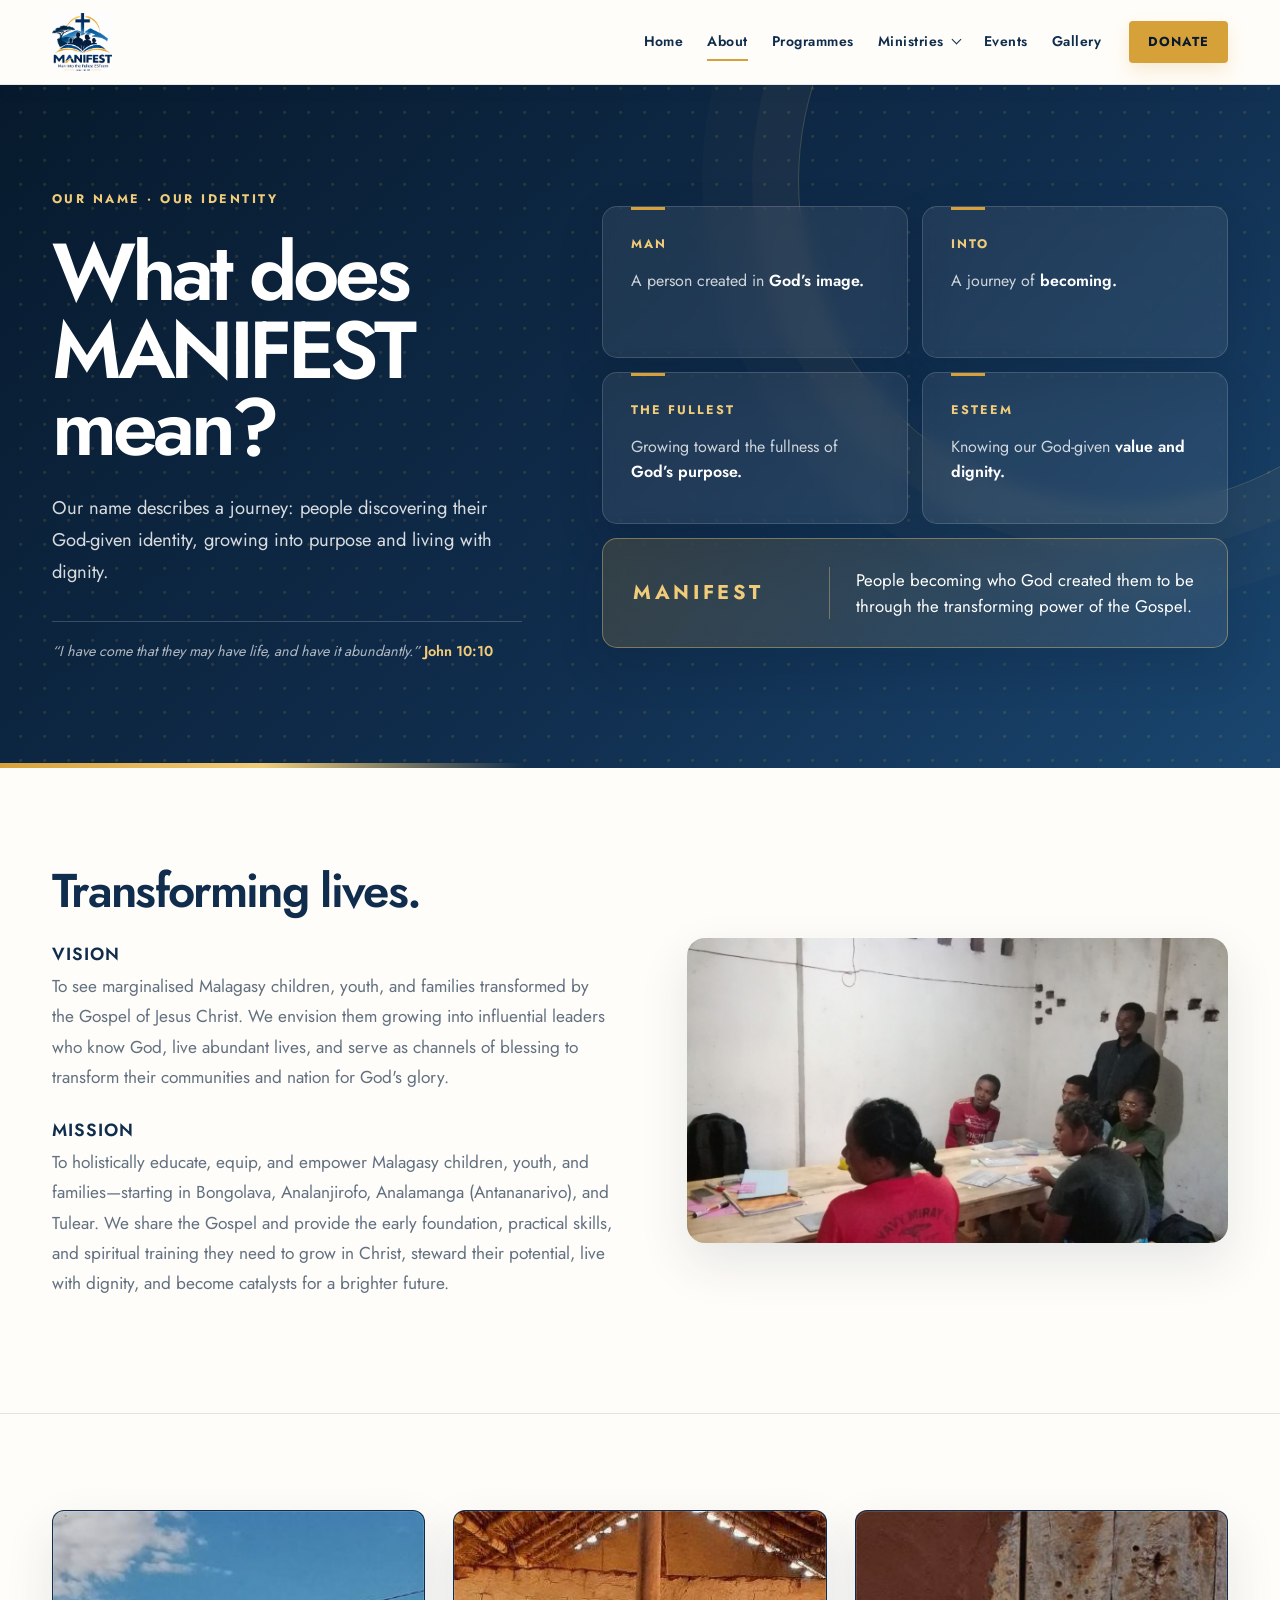
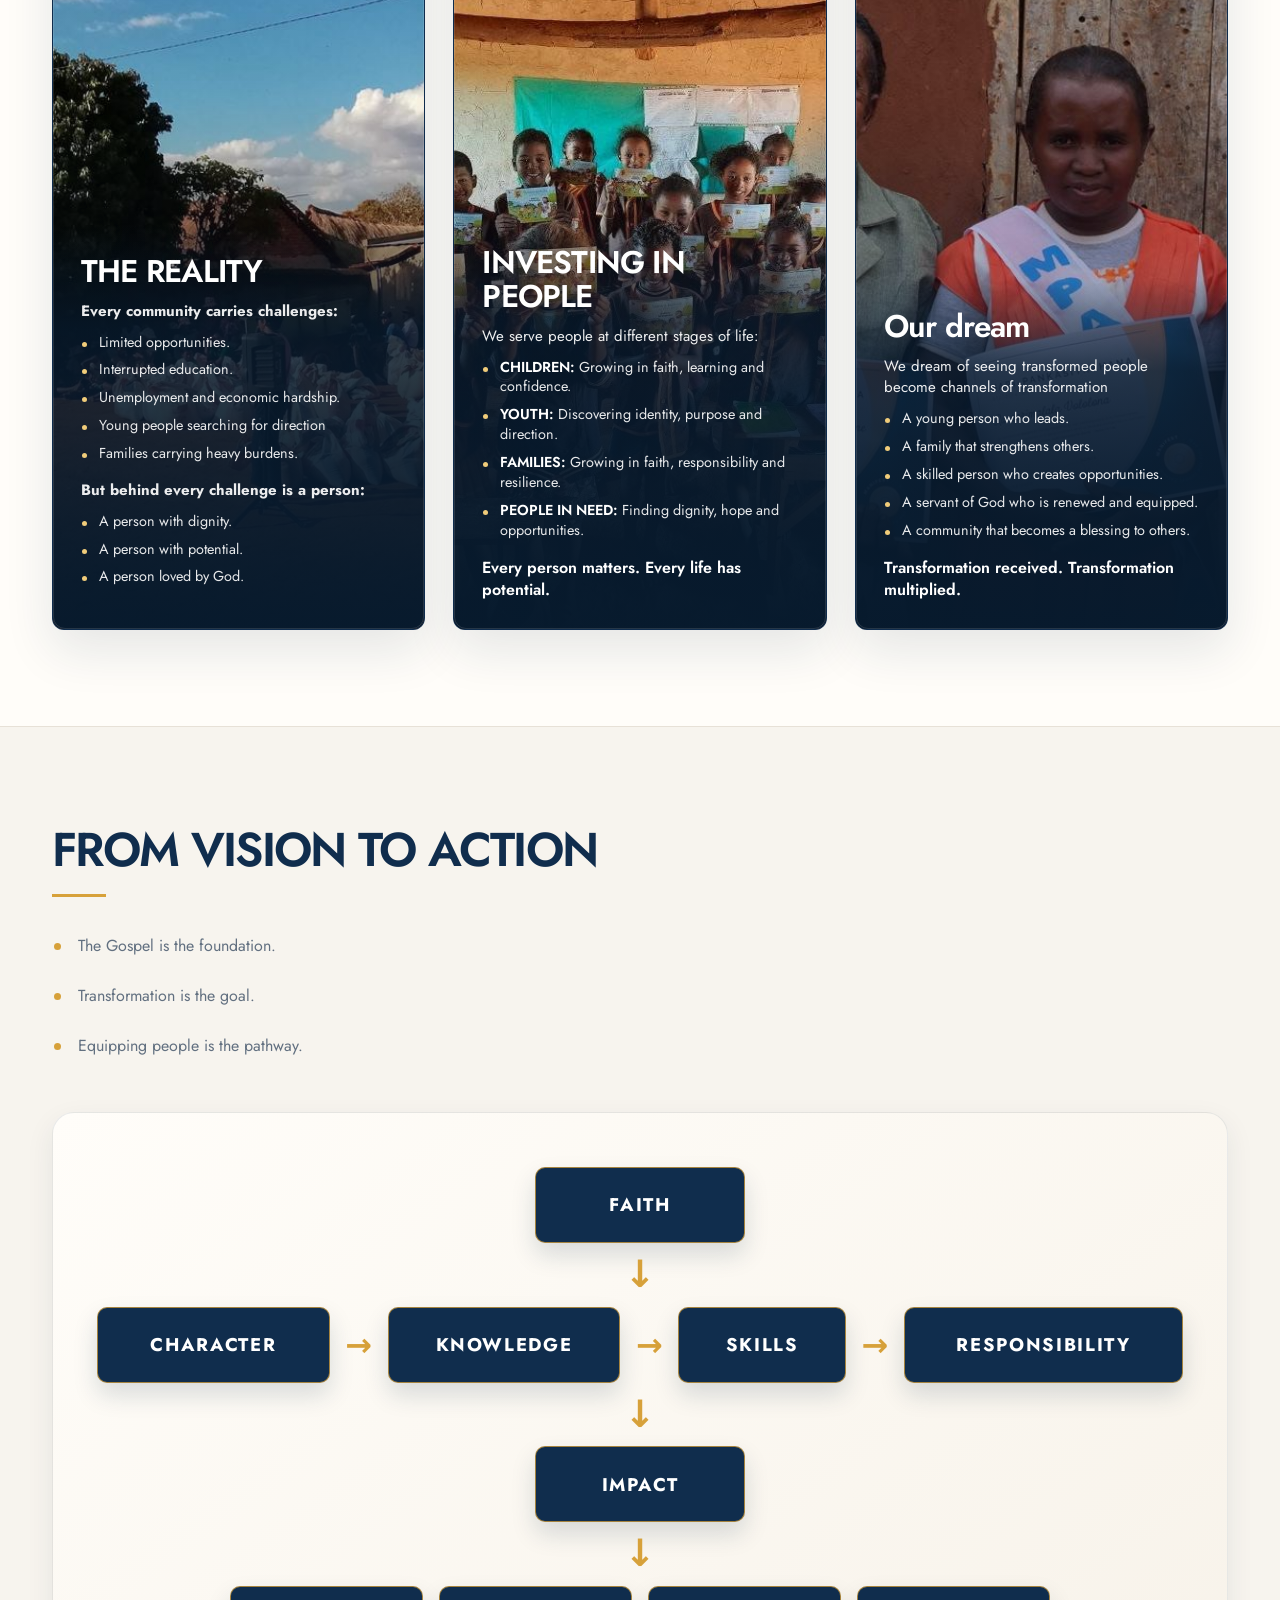
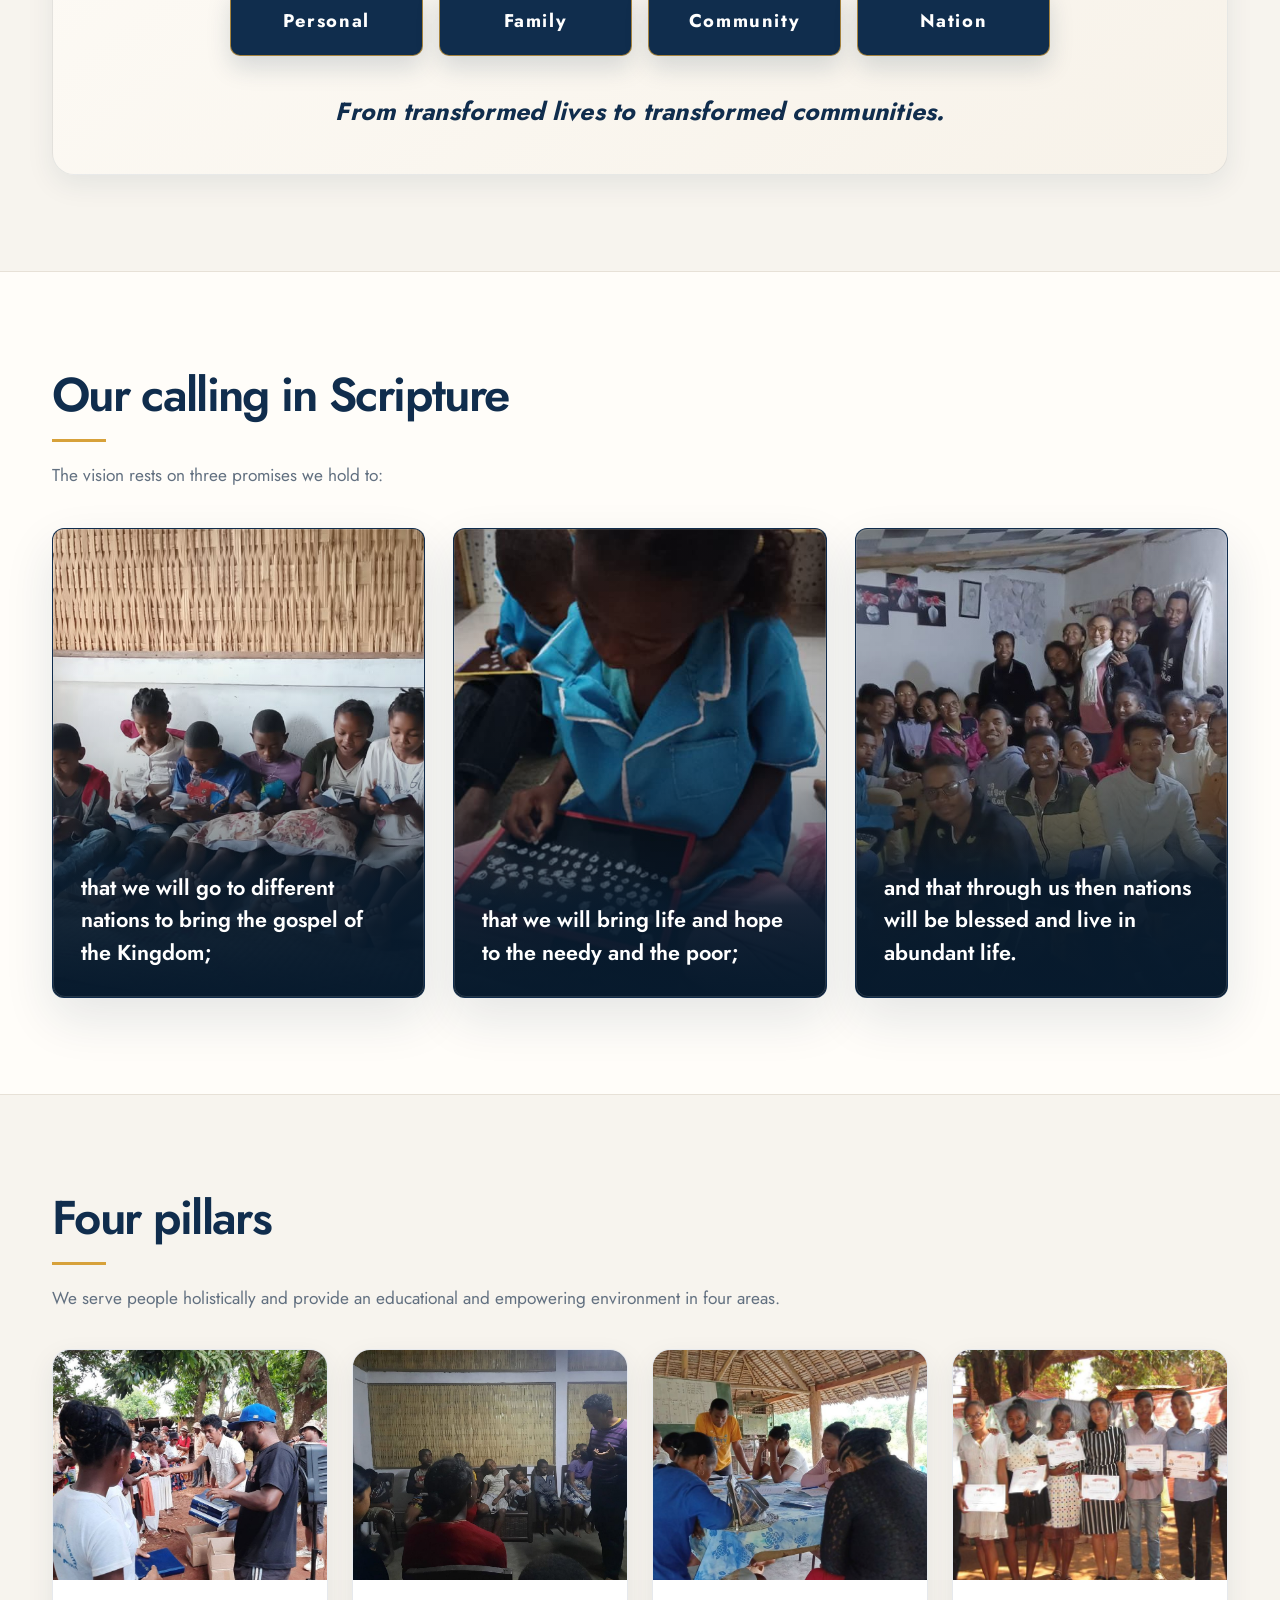
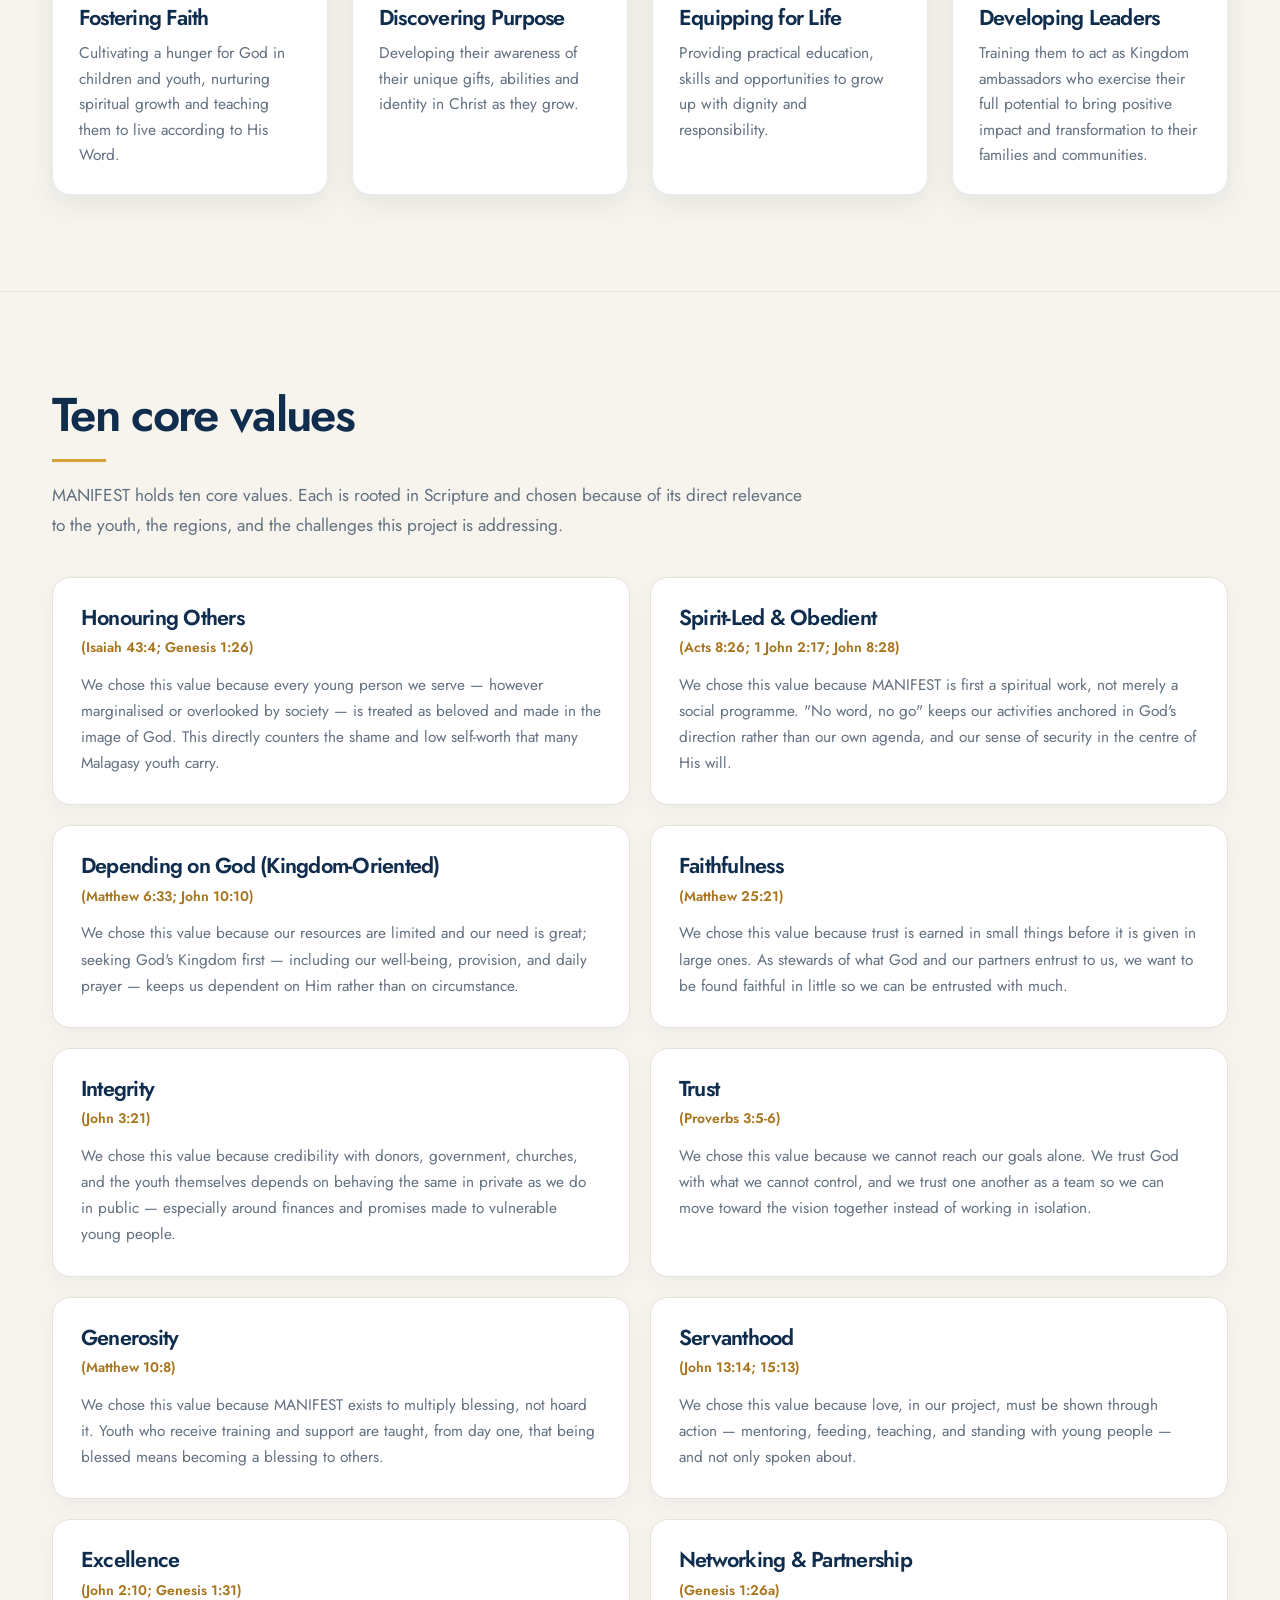
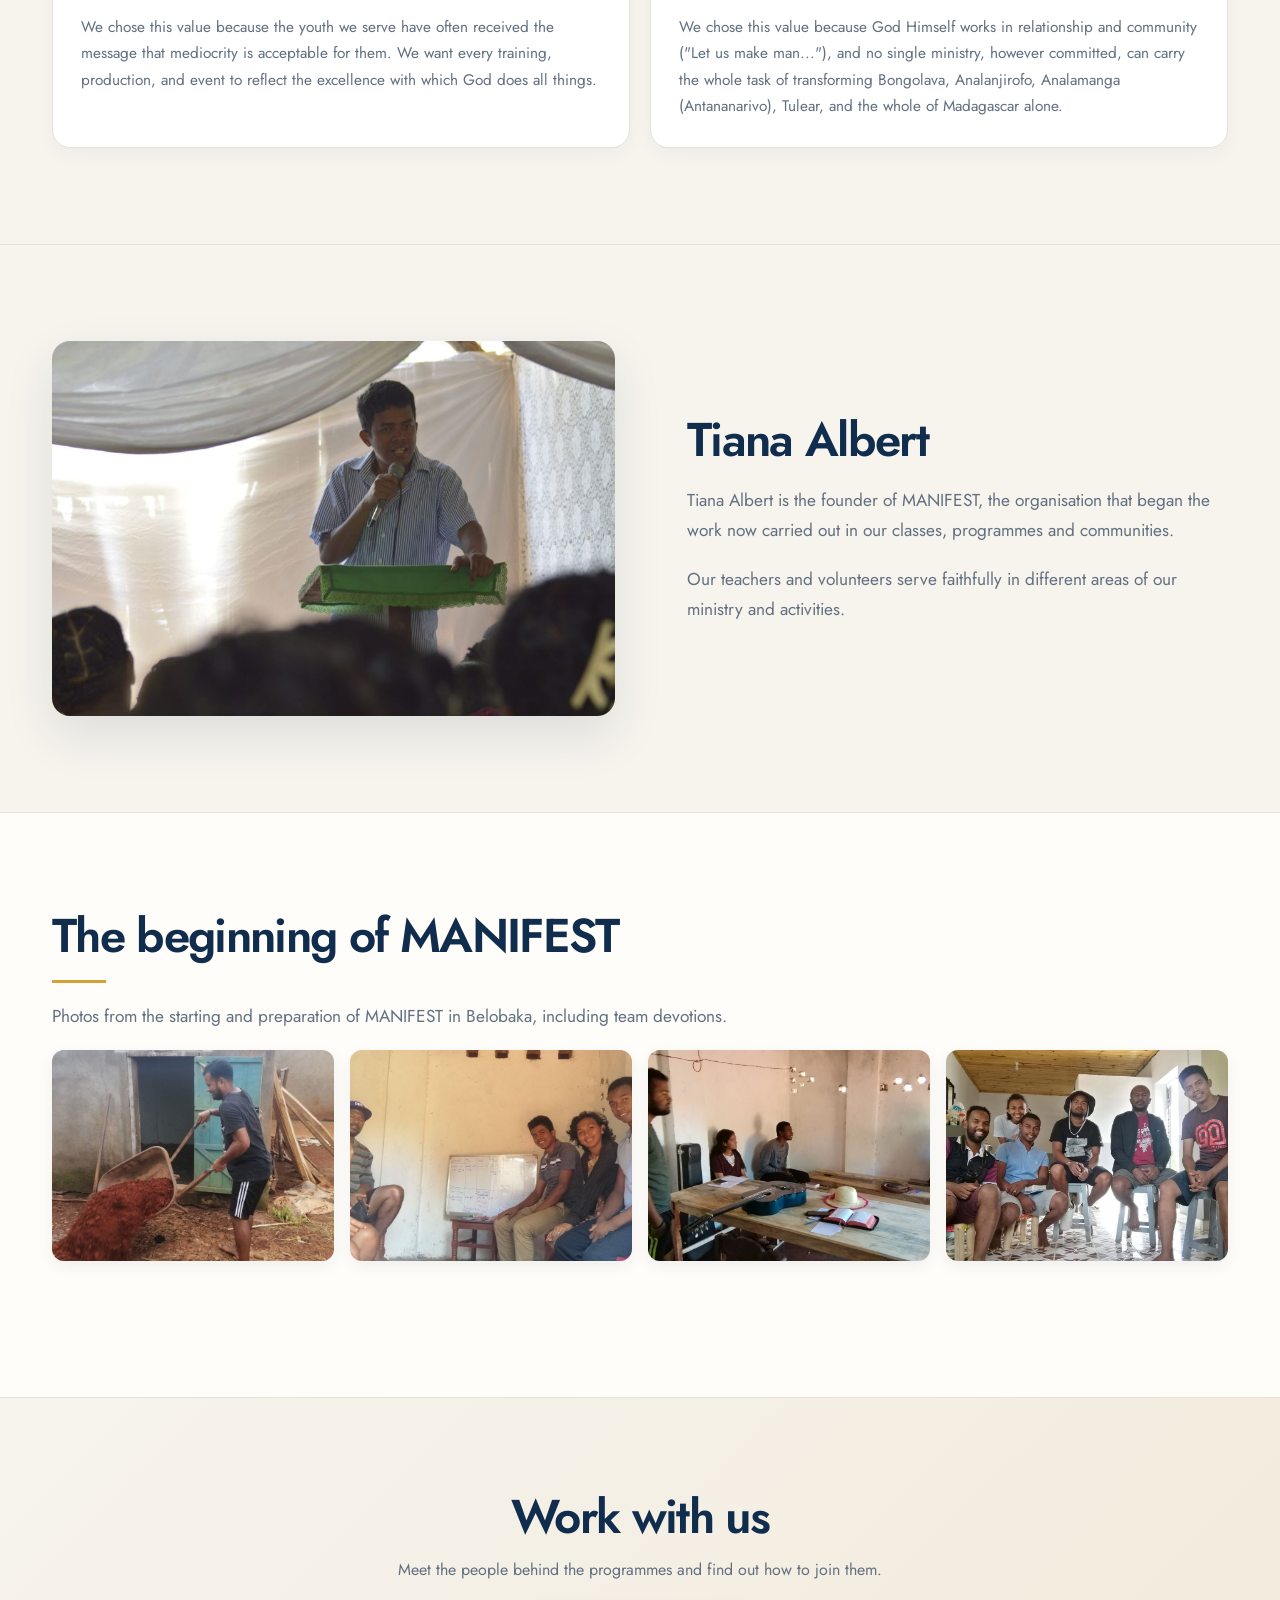
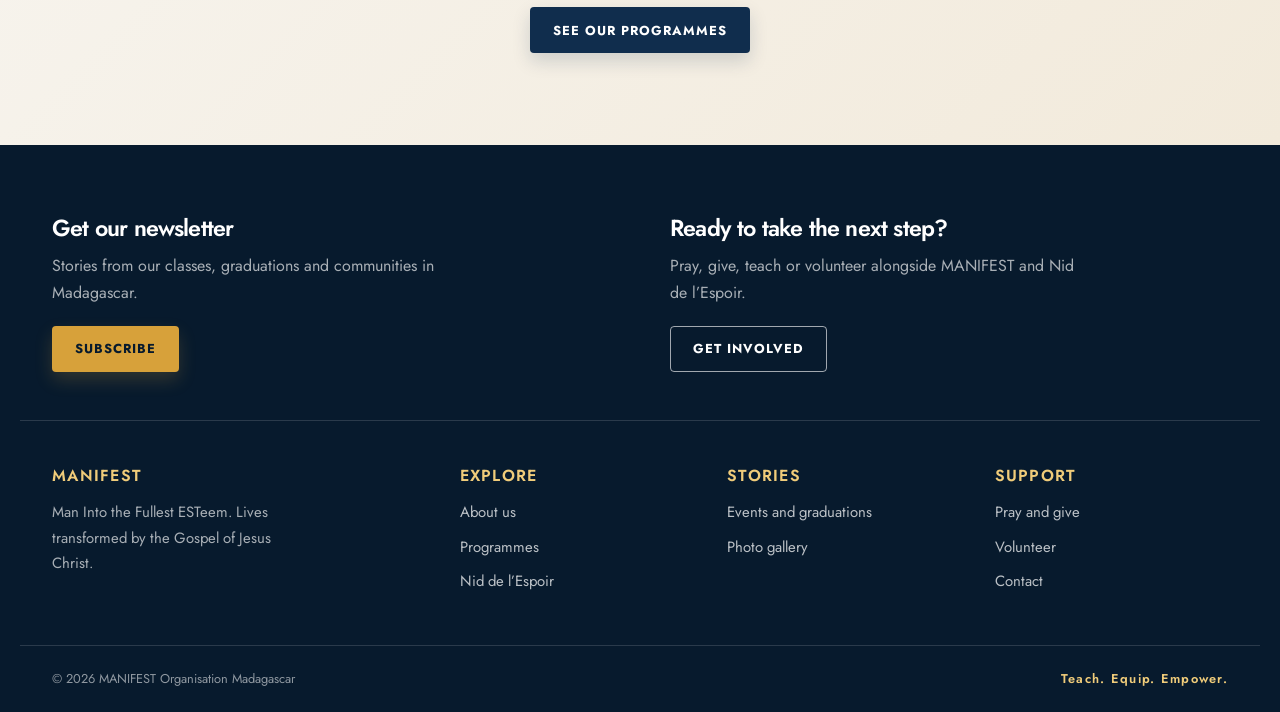
==== commit 3cd89d19: "Restore original About page wording Co-authored-by: arena-agent <297053741+arena-agent@users.noreply" ====
--- a/about.html
+++ b/about.html
@@ -58,21 +58,49 @@
         <img src="assets/img/photos/covid-04.jpg" alt="Community relief prepared for families in Belobaka" loading="lazy">
         <div class="about-photo-card-content">
           <h2>THE REALITY</h2>
-          <p>Communities face limited opportunity, interrupted education, unemployment and heavy burdens. Yet every person carries dignity, potential and is loved by God.</p>
+          <p class="card-intro"><b>Every community carries challenges:</b></p>
+          <ul class="facts about-card-facts">
+            <li>Limited opportunities.</li>
+            <li>Interrupted education.</li>
+            <li>Unemployment and economic hardship.</li>
+            <li>Young people searching for direction</li>
+            <li>Families carrying heavy burdens.</li>
+          </ul>
+          <p class="card-intro"><b>But behind every challenge is a person:</b></p>
+          <ul class="facts about-card-facts">
+            <li>A person with dignity.</li>
+            <li>A person with potential.</li>
+            <li>A person loved by God.</li>
+          </ul>
         </div>
       </article>
       <article class="about-photo-card about-card-investing">
         <img src="assets/img/photos/kids_primary-03.jpg" alt="Primary school children growing in learning and confidence" loading="lazy">
         <div class="about-photo-card-content">
           <h2>INVESTING IN PEOPLE</h2>
-          <p>We serve children, youth, families and people in need—strengthening faith, confidence, purpose, responsibility and resilience.</p>
+          <p class="card-intro">We serve people at different stages of life:</p>
+          <ul class="facts about-card-facts">
+            <li><b>CHILDREN:</b> Growing in faith, learning and confidence.</li>
+            <li><b>YOUTH:</b> Discovering identity, purpose and direction.</li>
+            <li><b>FAMILIES:</b> Growing in faith, responsibility and resilience.</li>
+            <li><b>PEOPLE IN NEED:</b> Finding dignity, hope and opportunities.</li>
+          </ul>
+          <p class="dream-close">Every person matters. Every life has potential.</p>
         </div>
       </article>
       <article class="about-photo-card about-card-dream">
         <img src="assets/img/photos/grad_literacy-03.jpg" alt="Literacy graduates celebrating new knowledge and opportunity" loading="lazy">
         <div class="about-photo-card-content">
-          <h2>OUR DREAM</h2>
-          <p>We dream of transformed people who lead, create opportunity, strengthen families, serve God and become a blessing to their communities.</p>
+          <h2>Our dream</h2>
+          <p class="card-intro">We dream of seeing transformed people become channels of transformation</p>
+          <ul class="facts about-card-facts">
+            <li>A young person who leads.</li>
+            <li>A family that strengthens others.</li>
+            <li>A skilled person who creates opportunities.</li>
+            <li>A servant of God who is renewed and equipped.</li>
+            <li>A community that becomes a blessing to others.</li>
+          </ul>
+          <p class="dream-close">Transformation received. Transformation multiplied.</p>
         </div>
       </article>
     </div>
@@ -116,27 +144,24 @@
 <section class="band about-calling-cards">
   <div class="wrap">
     <h2>Our calling in Scripture</h2>
-    <p class="blurb">The vision rests on three promises we hold to.</p>
+    <p class="blurb">The vision rests on three promises we hold to:</p>
     <div class="about-card-grid about-card-grid-compact">
       <article class="about-photo-card">
         <img src="assets/img/photos/mahambo-bible-reading-05.jpg" alt="Young people reading Scripture together in Mahambo" loading="lazy">
         <div class="about-photo-card-content">
-          <h3>The Gospel of the Kingdom</h3>
-          <p>Go to different nations with the life-changing message of the Gospel.</p>
+          <p class="about-promise-text">that we will go to different nations to bring the gospel of the Kingdom;</p>
         </div>
       </article>
       <article class="about-photo-card">
         <img src="assets/img/photos/nid-counting.jpg" alt="A child learning at Nid de l’Espoir" loading="lazy">
         <div class="about-photo-card-content">
-          <h3>Life and Hope</h3>
-          <p>Bring life, practical help and hope to people in need and to the poor.</p>
+          <p class="about-promise-text">that we will bring life and hope to the needy and the poor;</p>
         </div>
       </article>
       <article class="about-photo-card">
         <img src="assets/img/photos/serving-03.jpg" alt="MANIFEST community gathered in fellowship and service" loading="lazy">
         <div class="about-photo-card-content">
-          <h3>Nations Blessed</h3>
-          <p>Become a channel through which nations are blessed and people live abundant lives.</p>
+          <p class="about-promise-text">and that through us then nations will be blessed and live in abundant life.</p>
         </div>
       </article>
     </div>
--- a/assets/css/style.css
+++ b/assets/css/style.css
@@ -452,3 +452,17 @@
   .about-page .vision-reach{gap:10px}
   .about-page .vision-model-caption{margin-top:27px}
 }
+
+/* Preserve the original About wording inside the photographic cards. */
+.about-page .about-card-band .about-photo-card{min-height:720px}
+.about-page .about-photo-card-content .card-intro{margin:12px 0 6px;color:rgba(255,255,255,.92);font-size:.94rem;line-height:1.45}
+.about-page .about-photo-card-content .about-card-facts{margin:4px 0 10px}
+.about-page .about-photo-card-content .about-card-facts li{padding:4px 0 4px 18px;color:rgba(255,255,255,.9);font-size:.9rem;line-height:1.38}
+.about-page .about-photo-card-content .about-card-facts li::before{top:13px;left:1px;width:5px;height:5px;background:var(--gold-light)}
+.about-page .about-photo-card-content .about-card-facts li b{color:#fff}
+.about-page .about-photo-card-content .dream-close{margin:12px 0 0;color:#fff;font-size:1rem;line-height:1.4}
+.about-page .about-promise-text{color:#fff!important;font-size:clamp(1.12rem,1.7vw,1.35rem)!important;font-weight:600;line-height:1.5!important}
+
+@media (max-width:640px){
+  .about-page .about-card-band .about-photo-card{min-height:680px}
+}
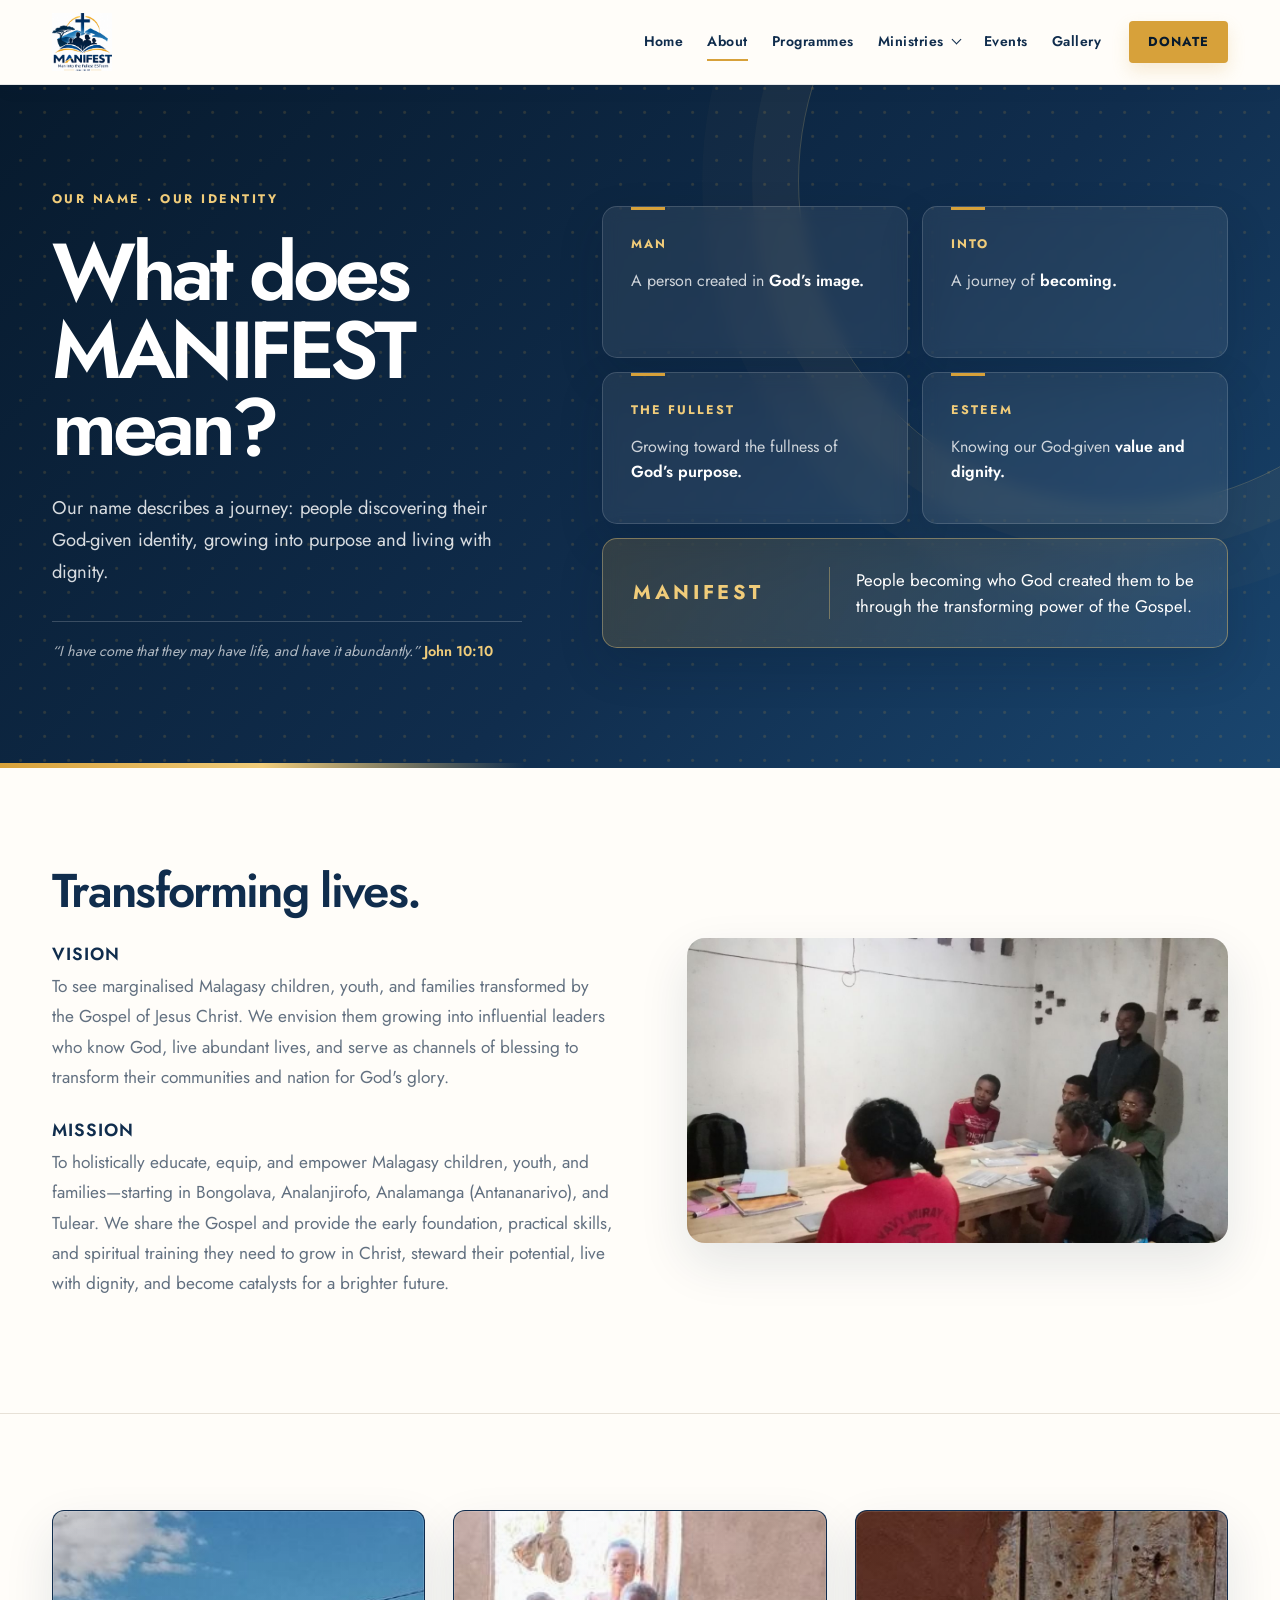
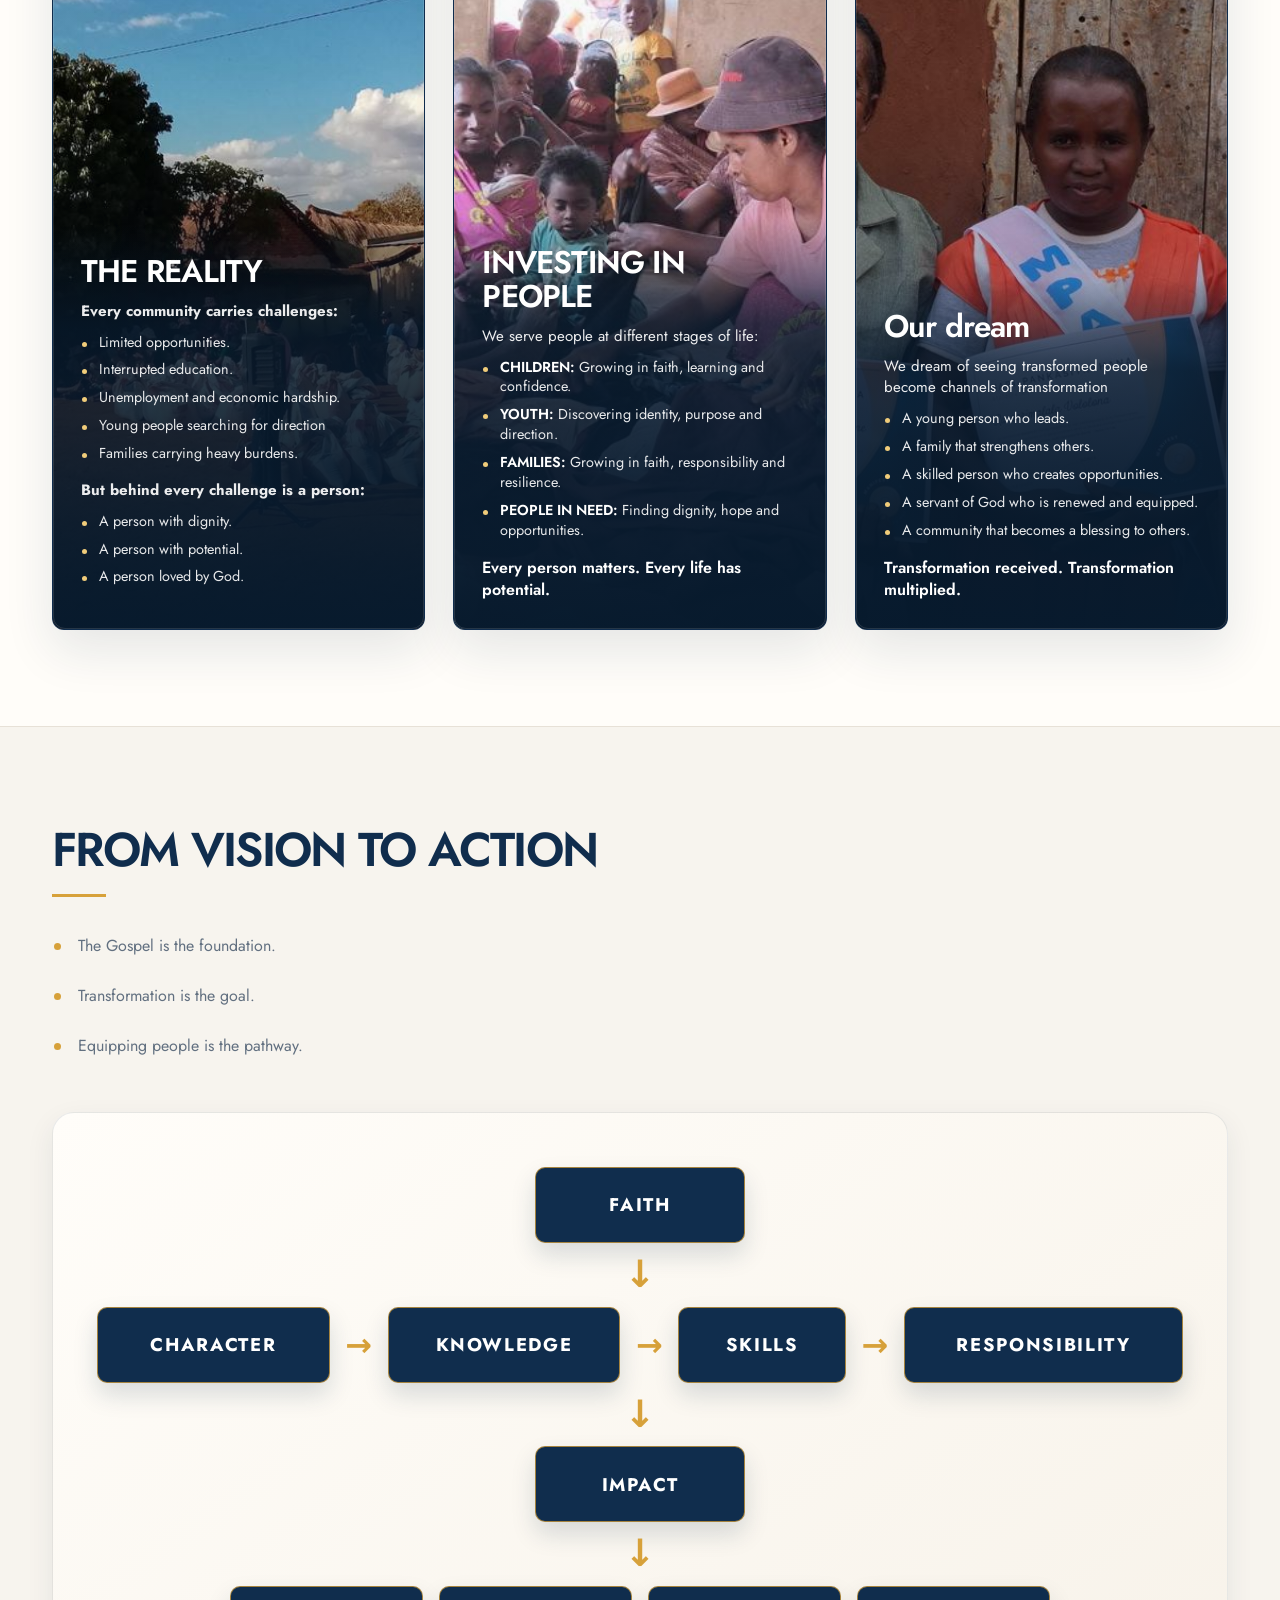
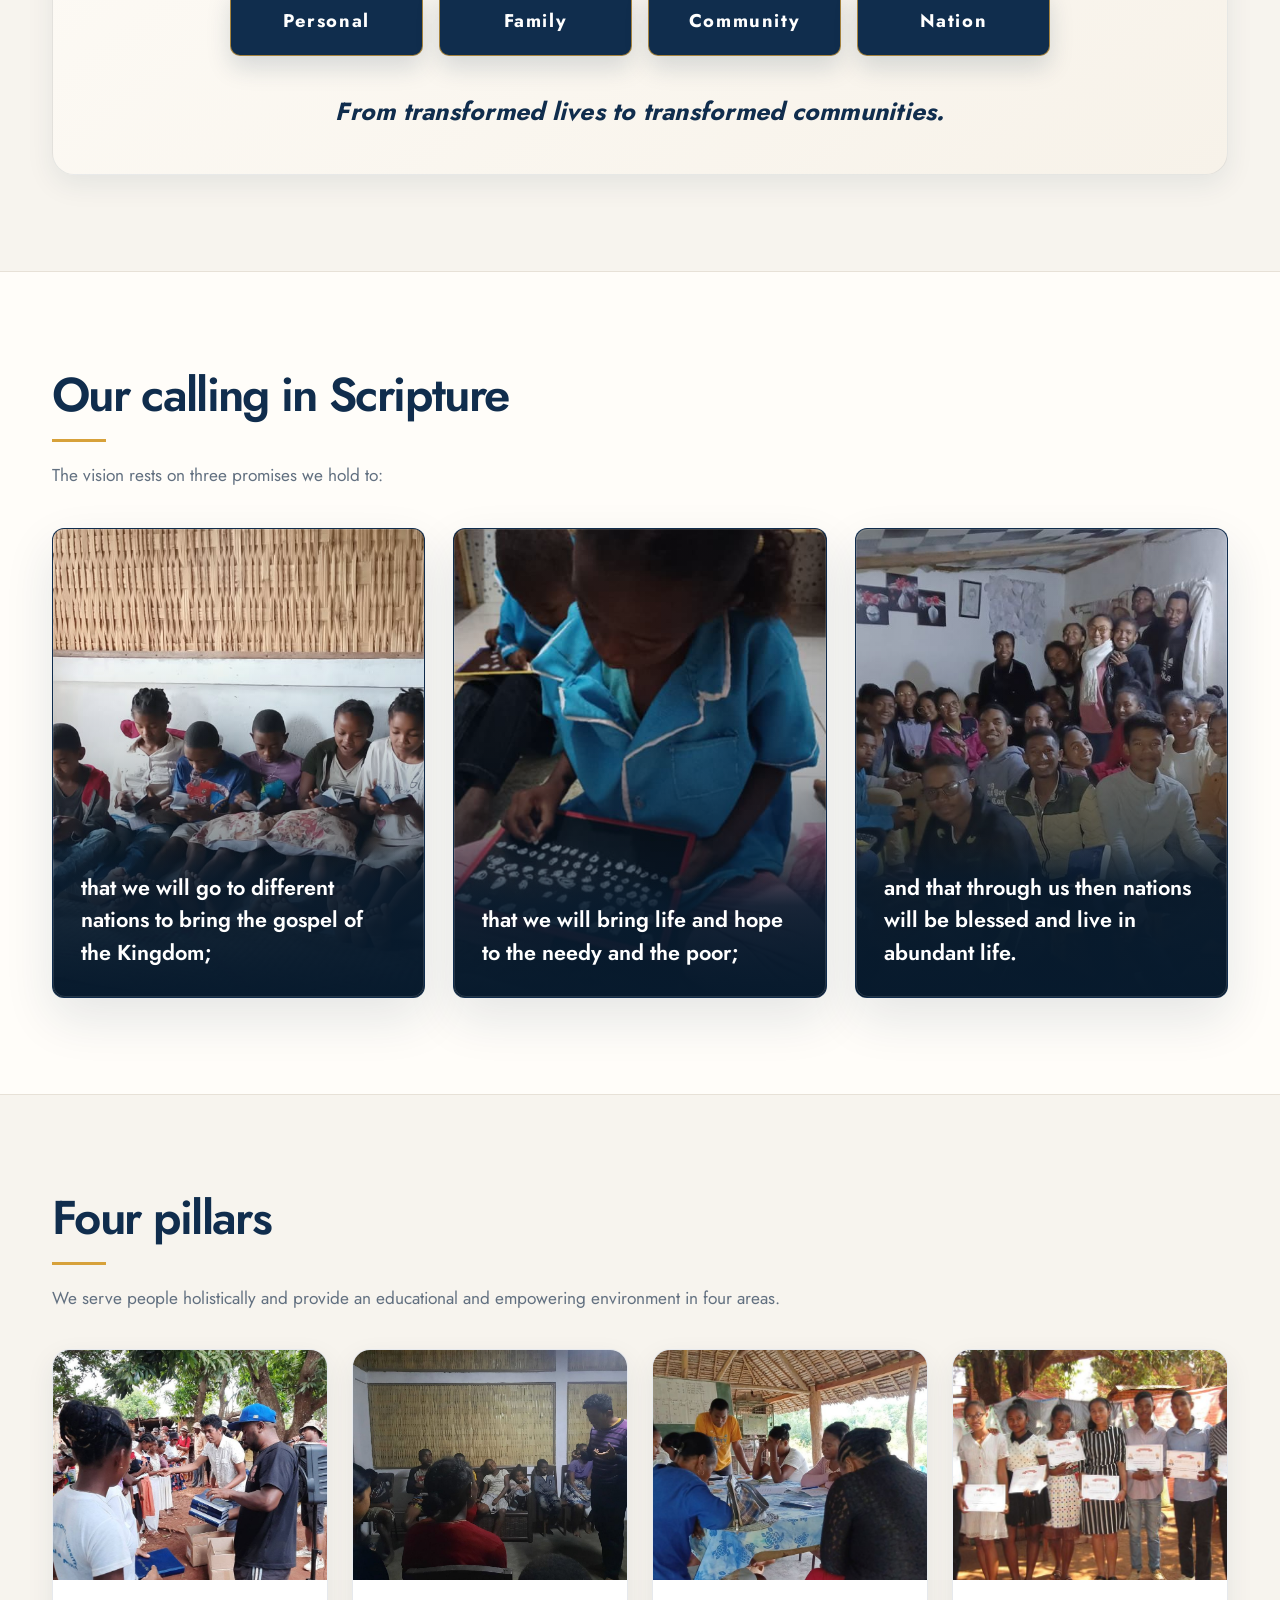
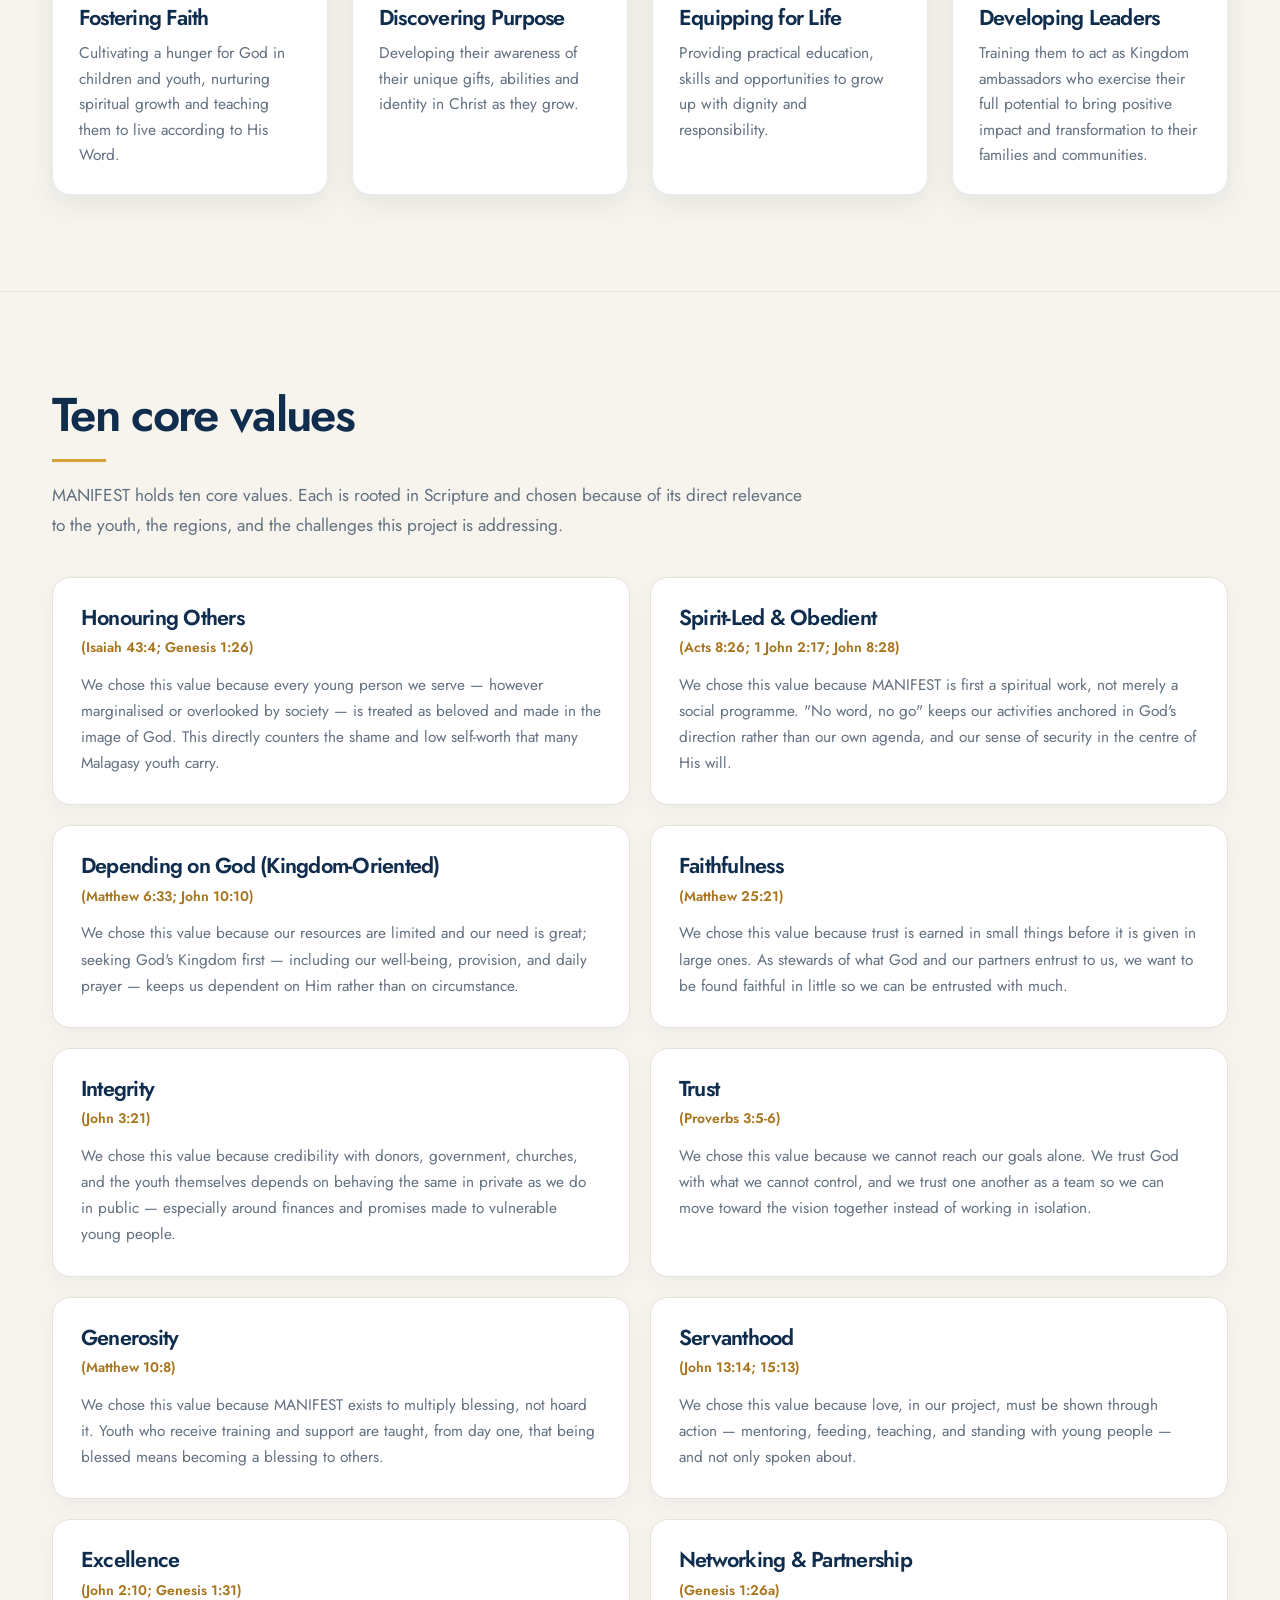
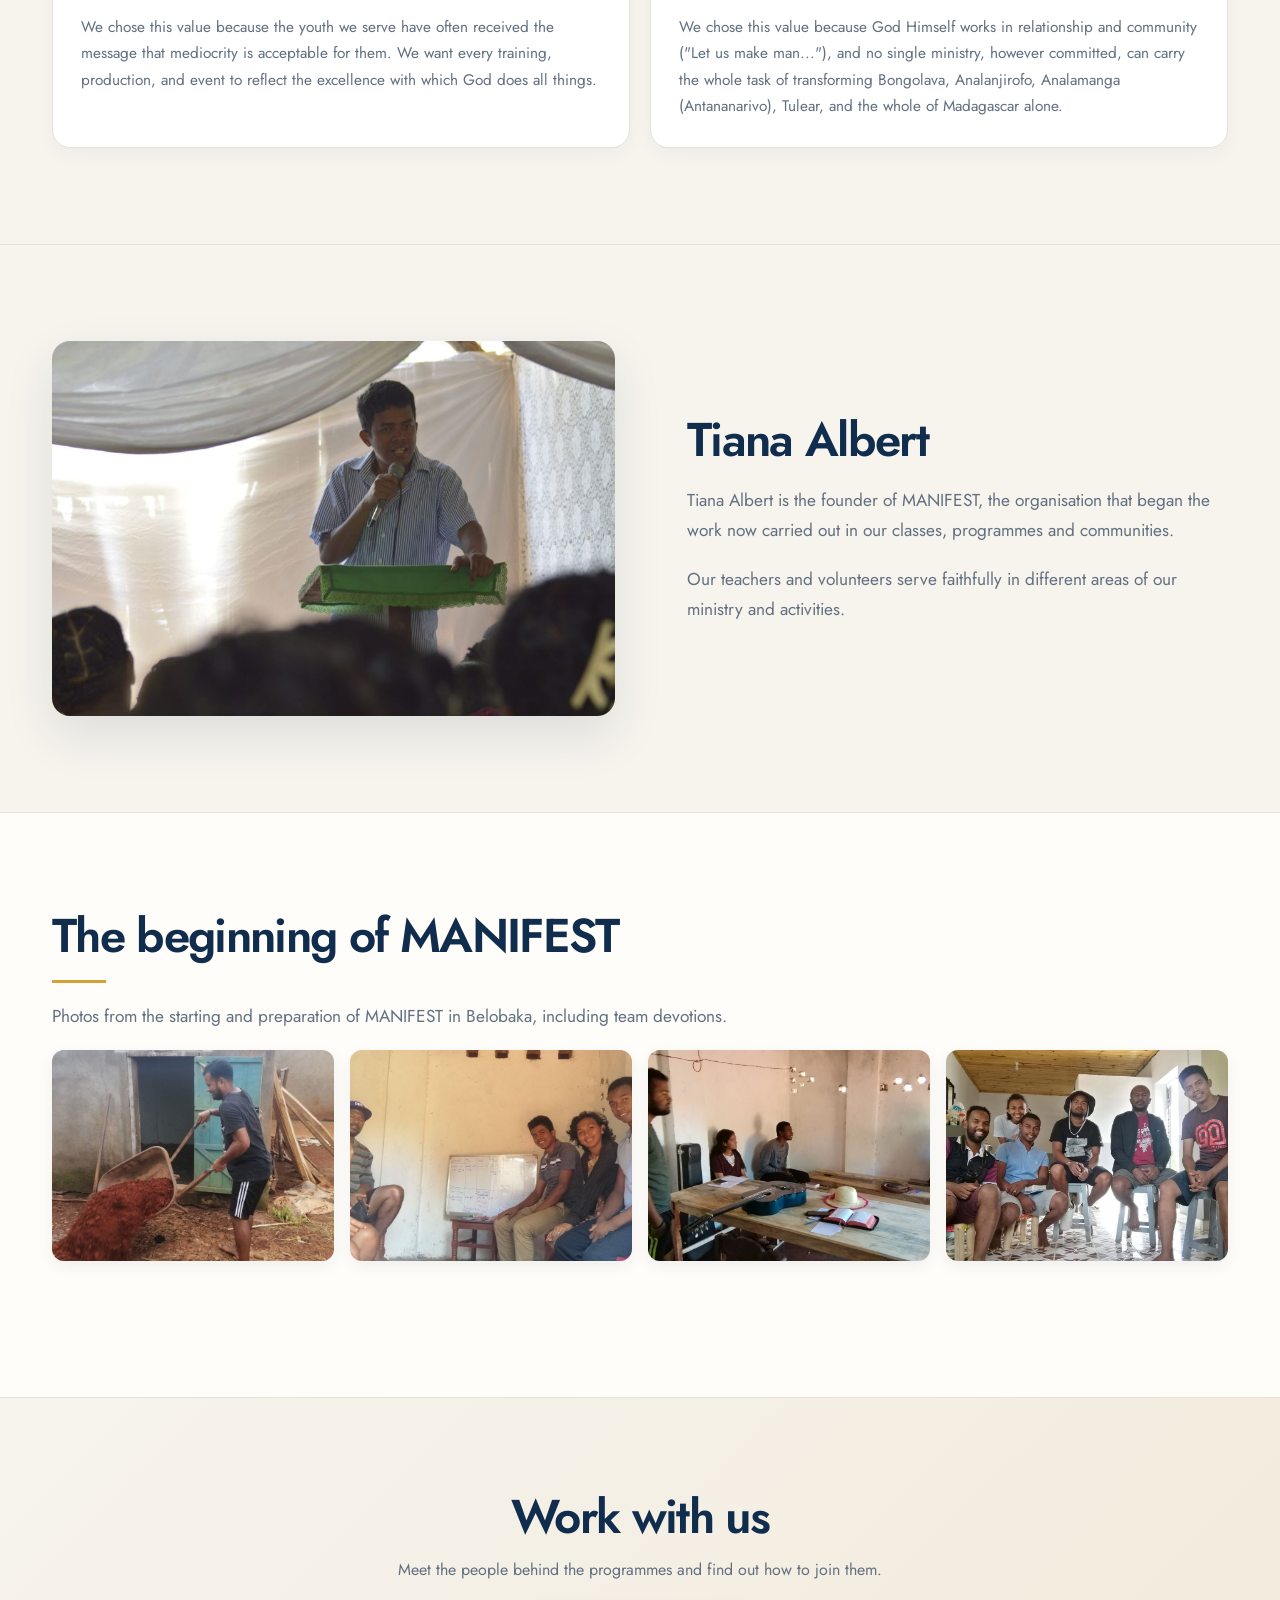
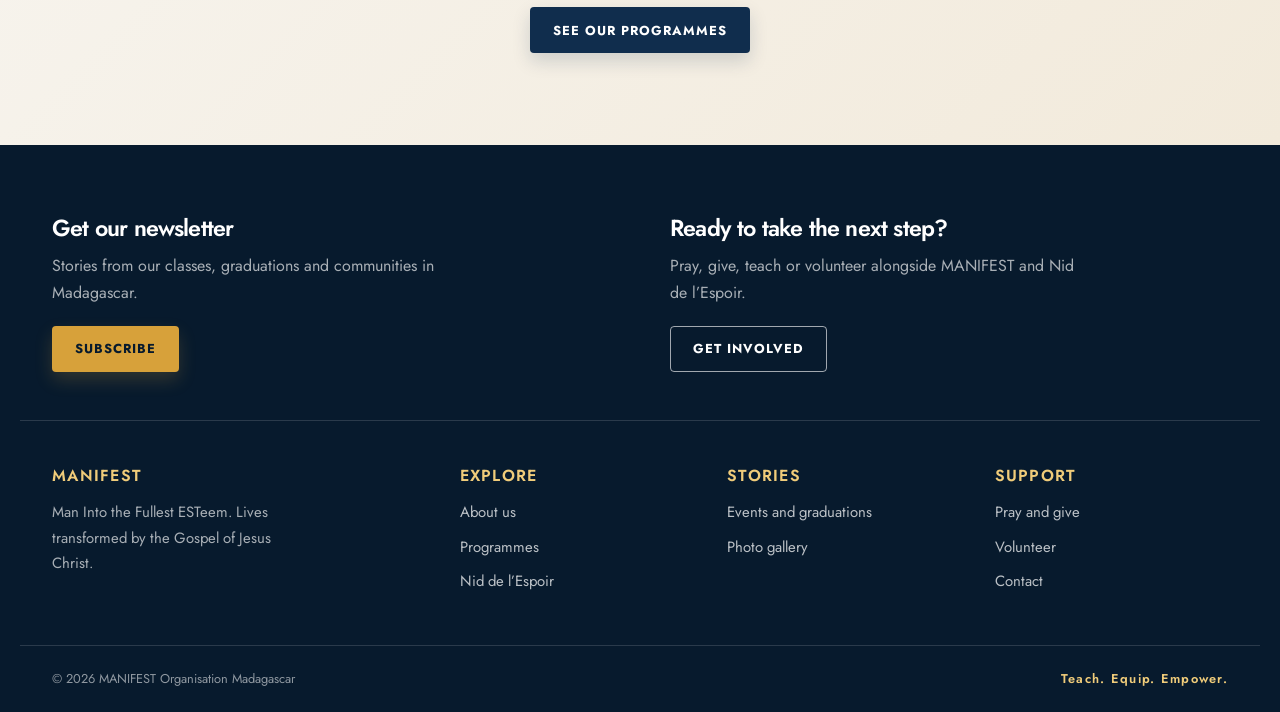
==== commit 3e8a12db: "Update Investing in People photo Co-authored-by: arena-agent <297053741+arena-agent@users.noreply.gi" ====
--- a/about.html
+++ b/about.html
@@ -75,7 +75,7 @@
         </div>
       </article>
       <article class="about-photo-card about-card-investing">
-        <img src="assets/img/photos/kids_primary-03.jpg" alt="Primary school children growing in learning and confidence" loading="lazy">
+        <img src="assets/img/photos/visiting-02.jpg" alt="MANIFEST investing in families and community members" loading="lazy">
         <div class="about-photo-card-content">
           <h2>INVESTING IN PEOPLE</h2>
           <p class="card-intro">We serve people at different stages of life:</p>
